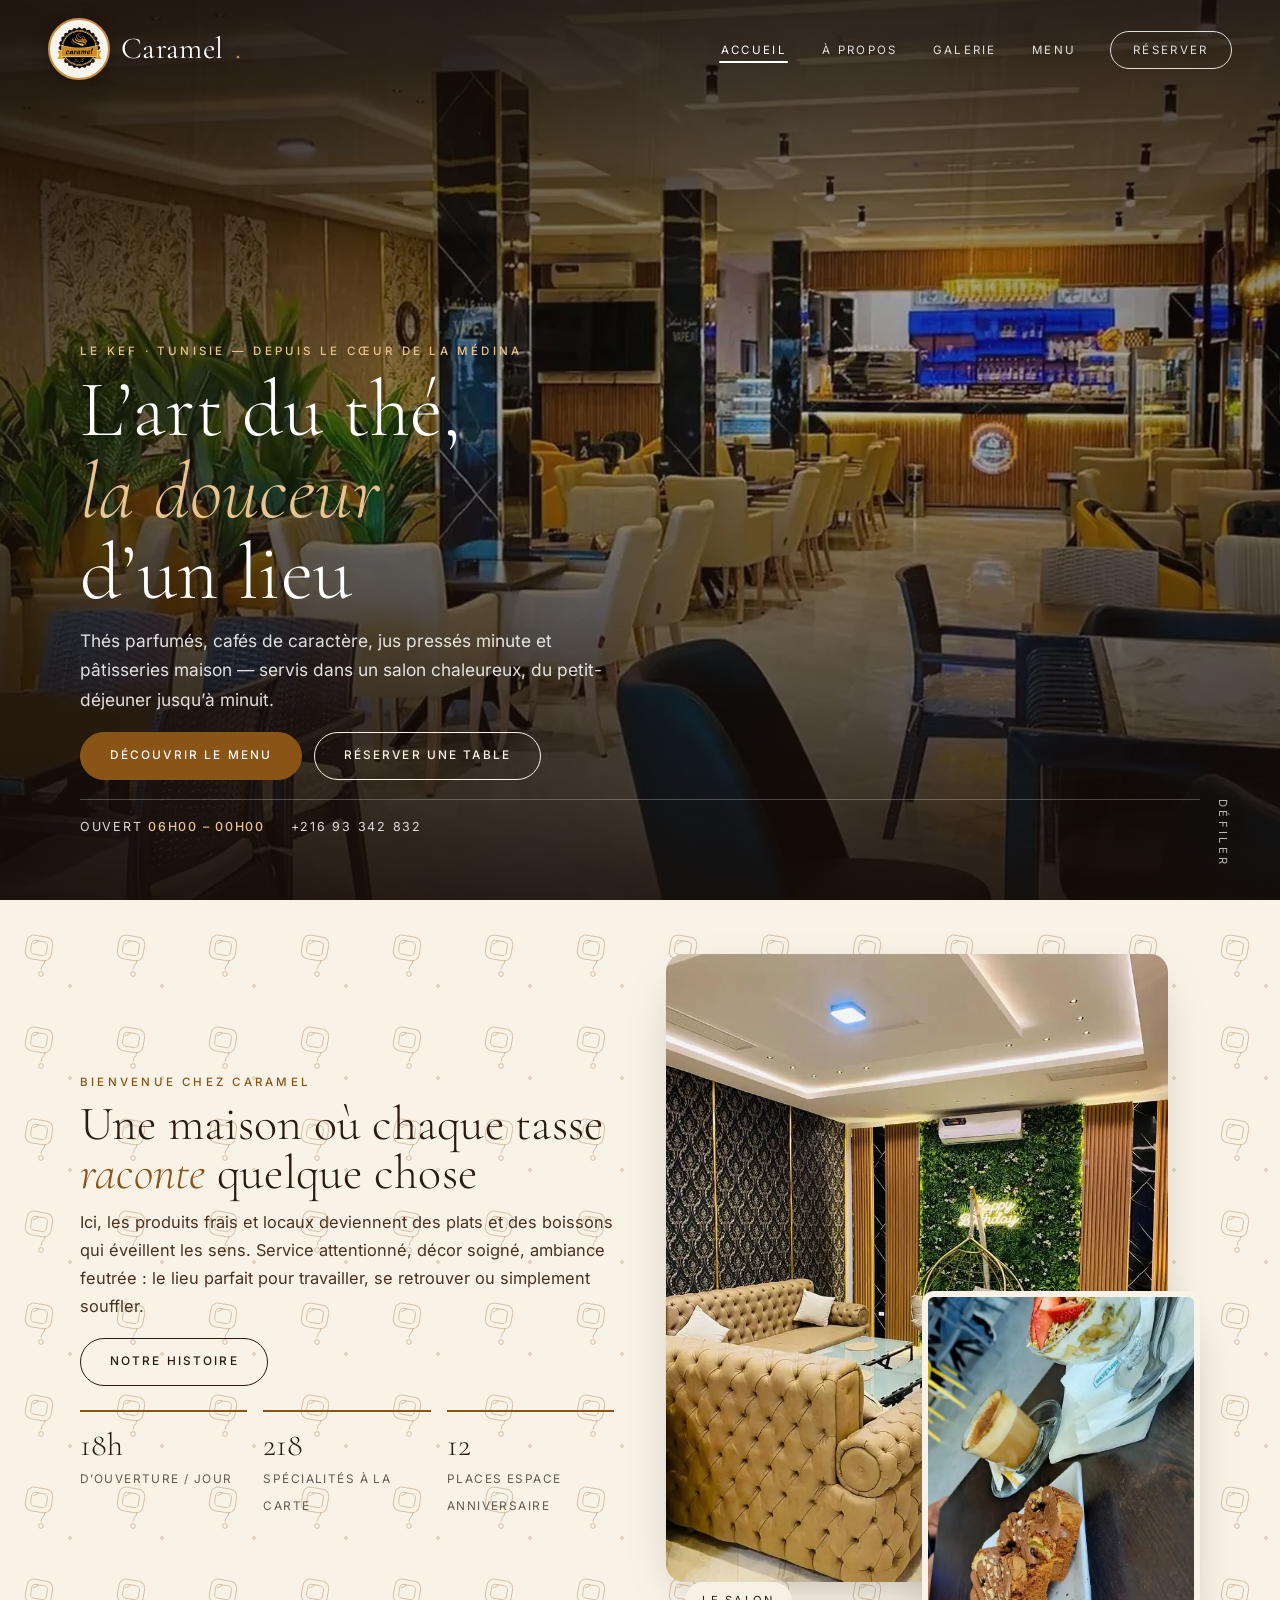
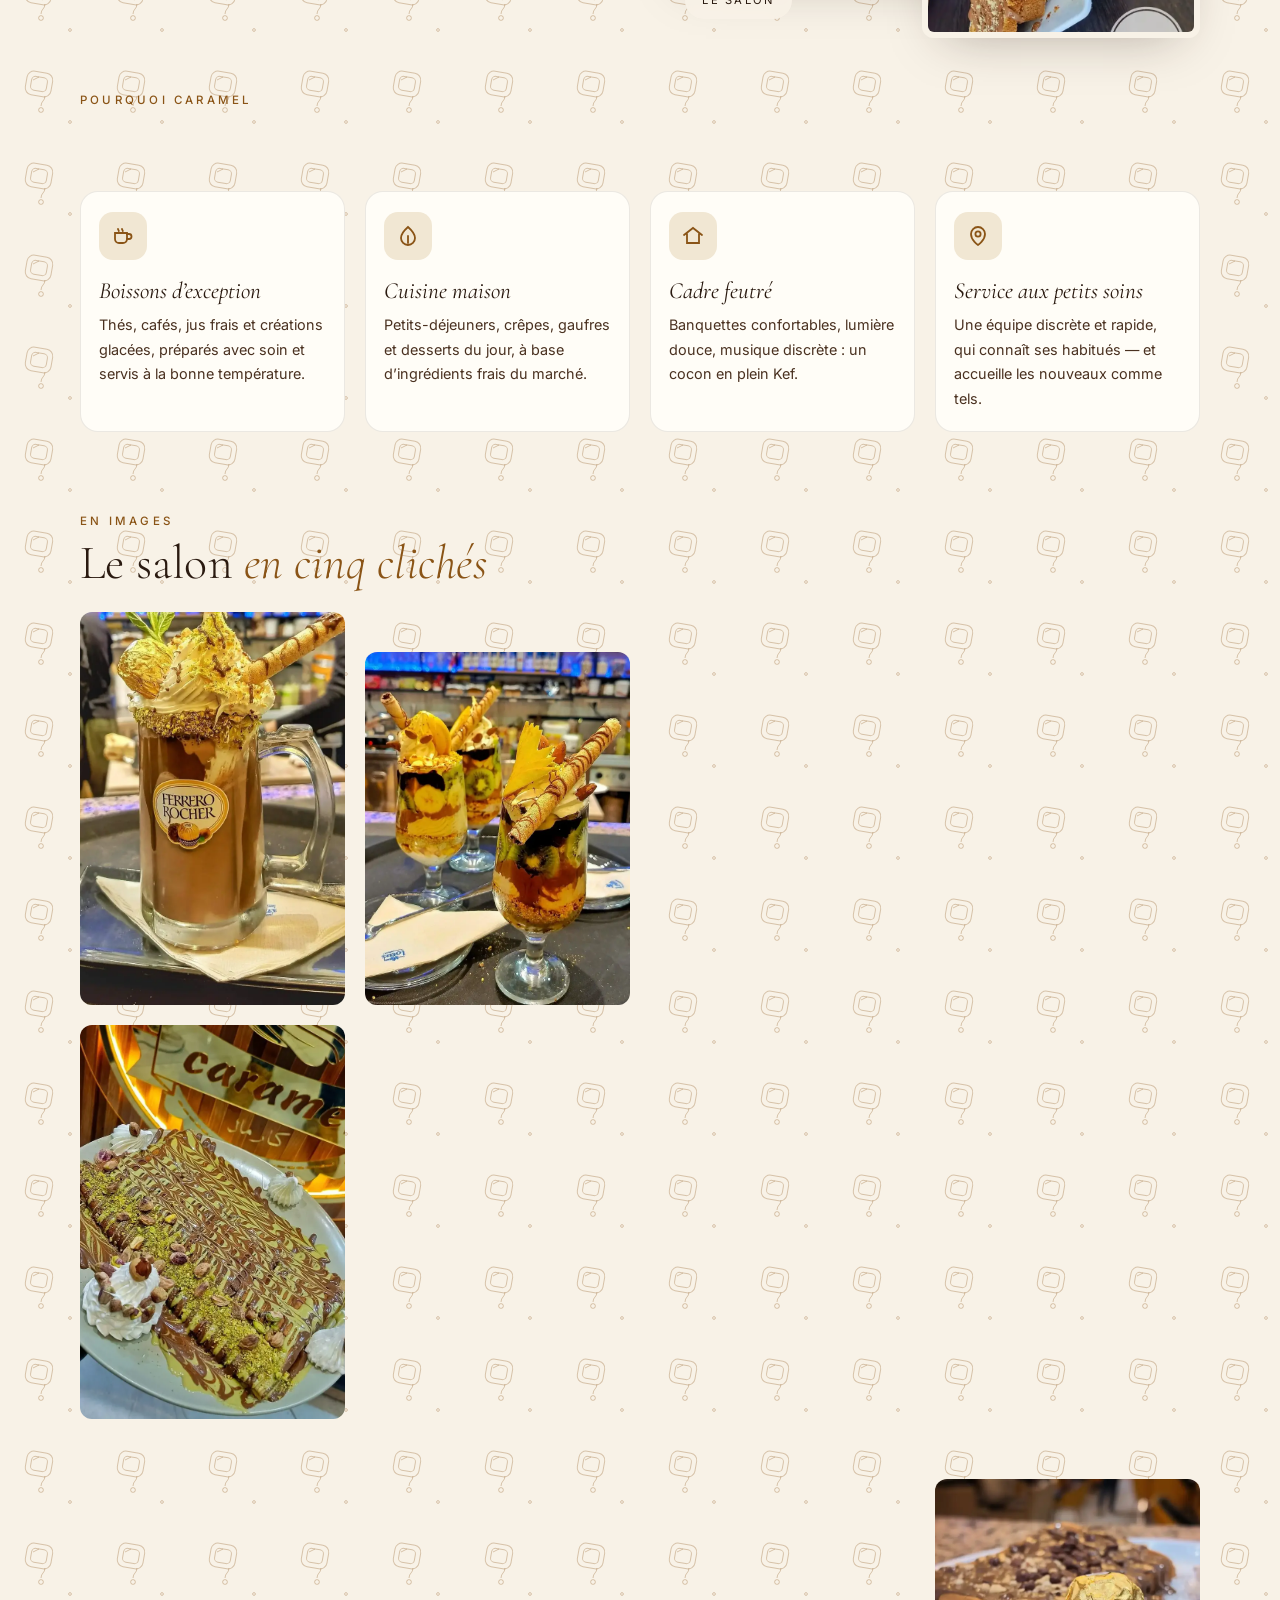
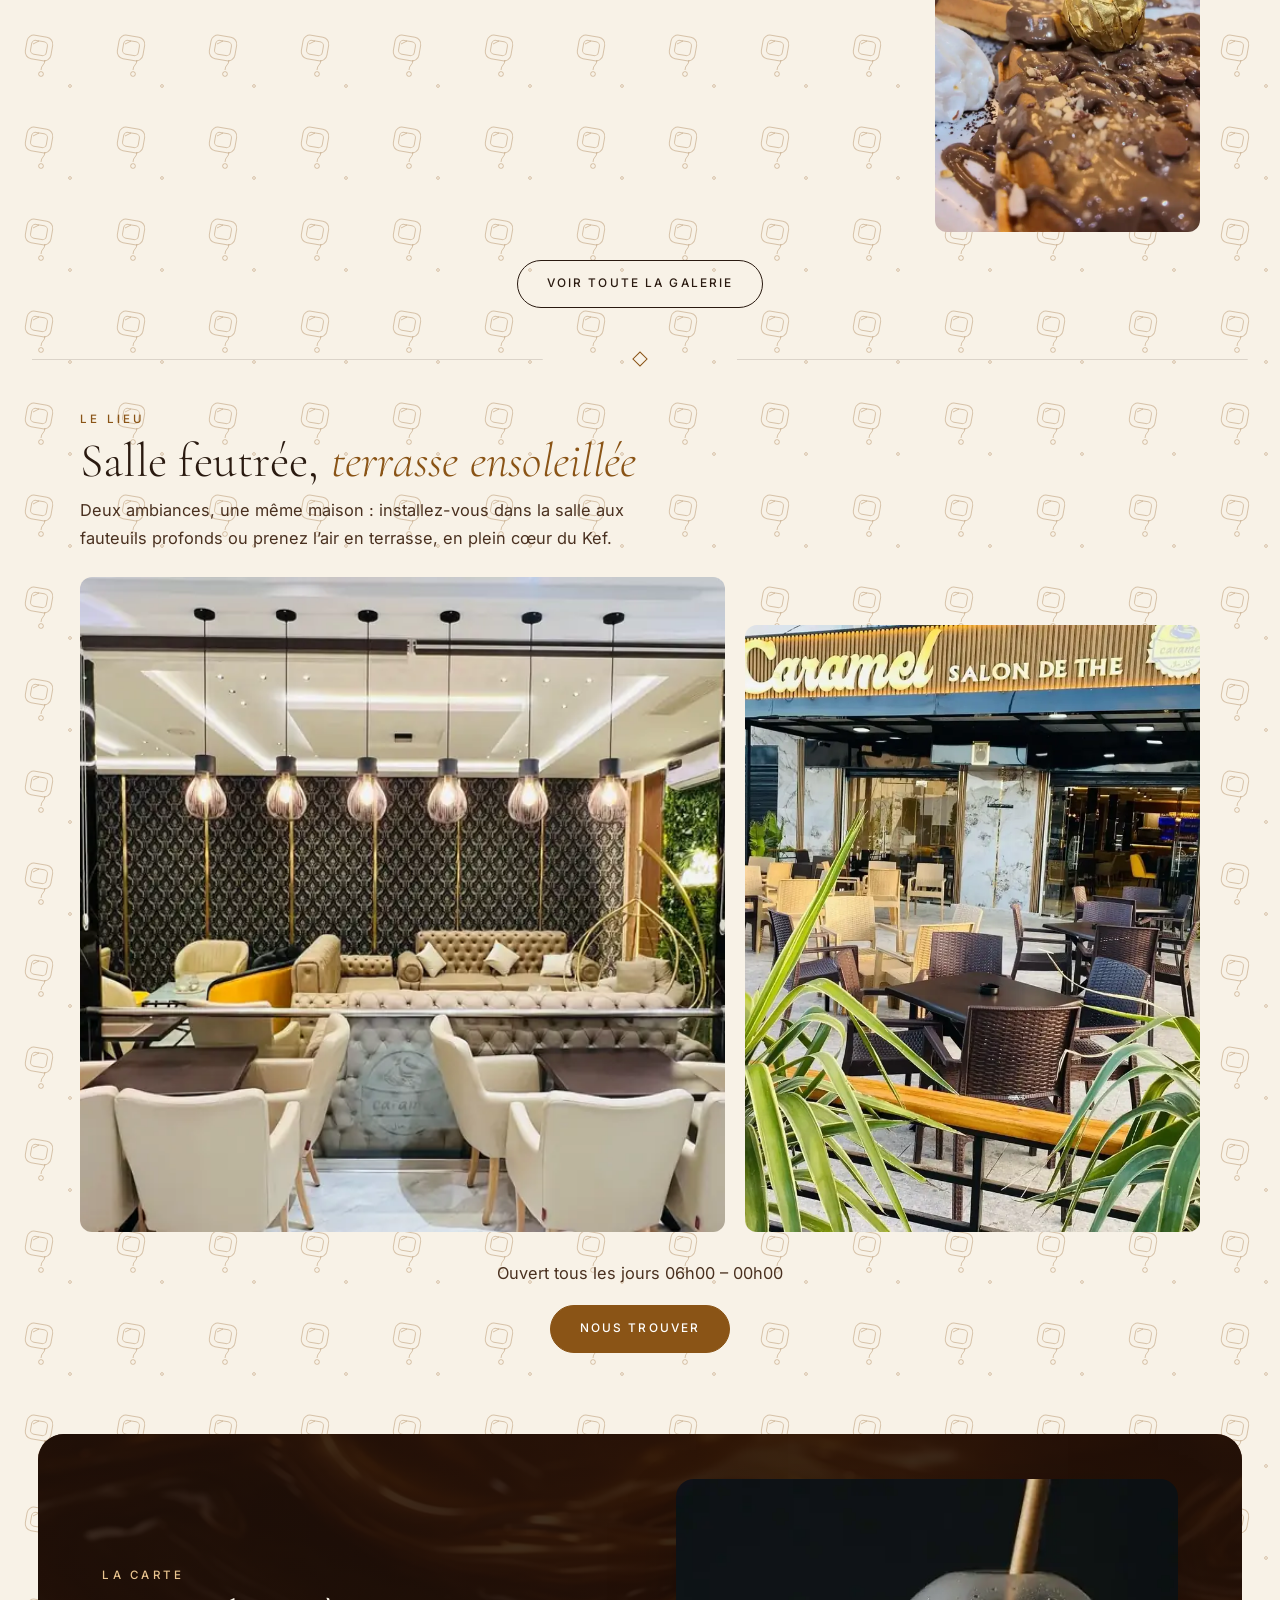
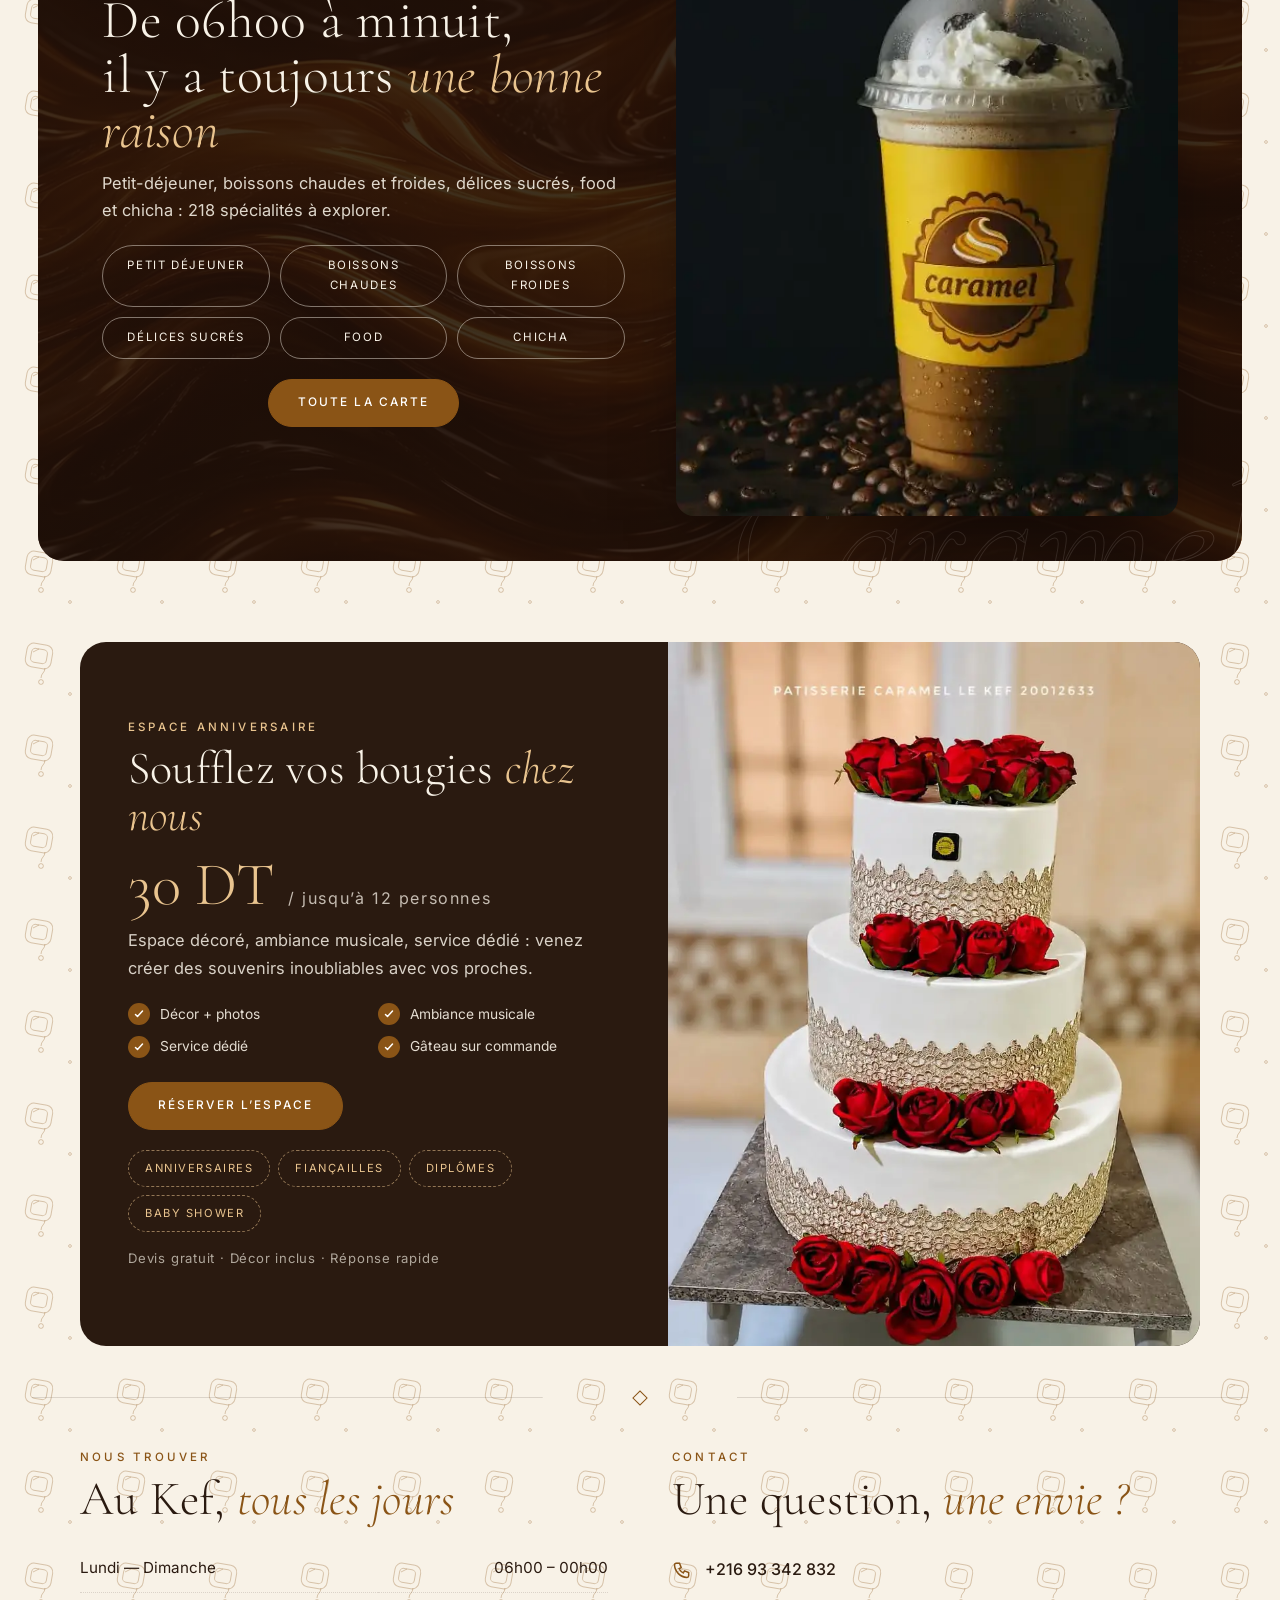
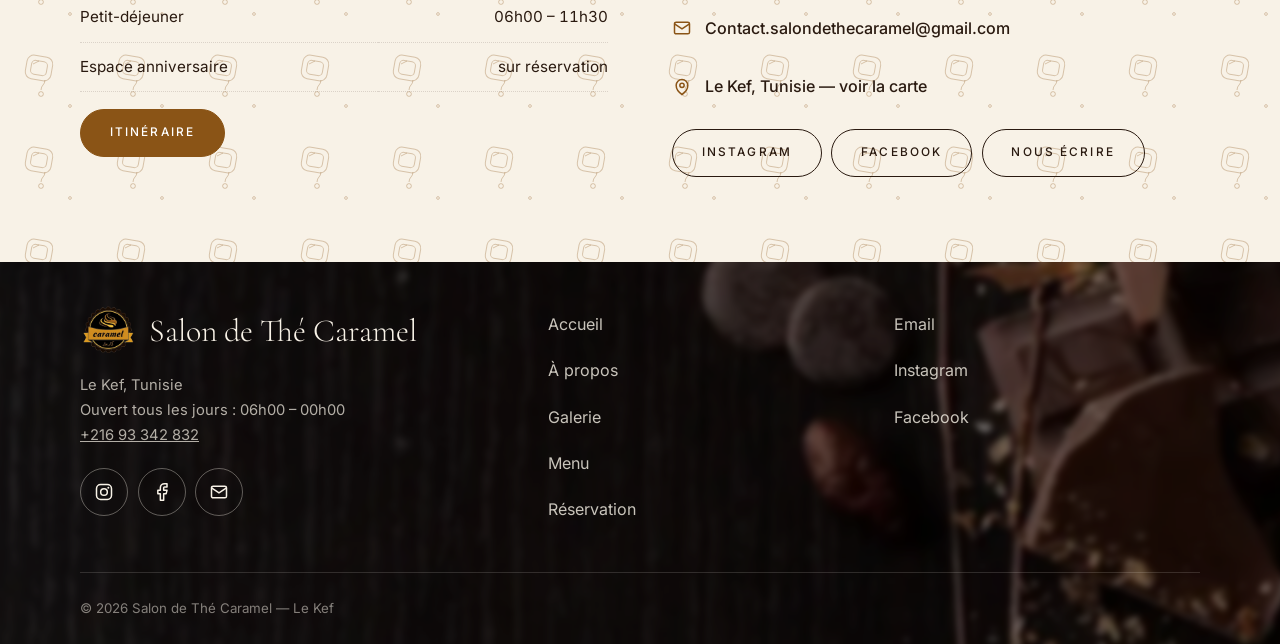
==== index.html @ f7cc621f "High-contrast gold favicon set: SVG + PNG/ICO + manifest" ====
<!doctype html>
<html lang="fr">
<head>
  <meta charset="utf-8">
  <meta name="viewport" content="width=device-width,initial-scale=1">
  <title>Salon de Thé Caramel — Le Kef | Thé, café & douceurs</title>
  <meta name="description" content="Salon de Thé Caramel au Kef : thés, cafés, jus frais, desserts et espace anniversaire. Ouvert tous les jours de 06h00 à 00h00.">
  <meta name="theme-color" content="#2a1a10">
  <meta property="og:type" content="website">
  <meta property="og:locale" content="fr_FR">
  <meta property="og:title" content="Salon de Thé Caramel — Le Kef | Thé, café & douceurs">
  <meta property="og:image" content="images/hero-poster.webp">
  <link rel="icon" type="image/svg+xml" href="images/favicon.svg?v=3">
  <link rel="icon" type="image/png" sizes="32x32" href="images/favicon-32.png?v=3">
  <link rel="icon" type="image/png" sizes="16x16" href="images/favicon-16.png?v=3">
  <link rel="shortcut icon" href="images/favicon.ico?v=3">
  <link rel="apple-touch-icon" href="images/apple-touch-icon.png?v=3">
  <link rel="manifest" href="site.webmanifest">
  <link rel="preload" href="assets/fonts/cormorant-garamond-latin-300-normal.woff2" as="font" type="font/woff2" crossorigin>
  <link rel="preload" href="assets/fonts/inter-latin-400-normal.woff2" as="font" type="font/woff2" crossorigin>
  <link rel="preload" href="images/hero-poster.webp" as="image" type="image/webp">
  <link rel="stylesheet" href="assets/site.css?v=39">
  <script type="application/ld+json">
  {"@context":"https://schema.org","@type":"CafeOrCoffeeShop","name":"Salon de Thé Caramel","address":{"@type":"PostalAddress","addressLocality":"Le Kef","addressCountry":"TN"},"telephone":"+21693342832","openingHours":"Mo-Su 06:00-24:00","servesCuisine":["Tea","Coffee","Desserts","Juice"],"priceRange":"DT","acceptsReservations":"True"}
  </script>
</head>
<body>
  <nav class="nav" data-home aria-label="Navigation principale">
    <div class="bar">
      <a class="logo" href="index.html"><img src="images/logo.webp" width="62" height="62" alt="">Caramel<span>.</span></a>
      <ul id="menu">
        <li><a class="l on" aria-current="page" href="index.html">Accueil</a></li>
        <li><a class="l" href="prop.html">À propos</a></li>
        <li><a class="l" href="gallery.html">Galerie</a></li>
        <li><a class="l" href="m.html">Menu</a></li>
        <li><a class="l cta" href="resrv.html">Réserver</a></li>
        <li class="m-foot">
          <a class="btn solid" href="tel:+21693342832">+216 93 342 832</a>
          <p>Ouvert 06h00 – 00h00 · Le Kef</p>
          <div class="socials">
            <a class="soc" href="https://www.instagram.com/caramel.lekef/" target="_blank" rel="noopener" aria-label="Instagram"><svg viewBox="0 0 24 24" fill="none" stroke="currentColor" stroke-width="1.8"><rect x="3" y="3" width="18" height="18" rx="5"/><circle cx="12" cy="12" r="4"/><circle cx="17.2" cy="6.8" r="1.2" fill="currentColor" stroke="none"/></svg></a>
            <a class="soc" href="https://www.facebook.com/people/Caramel-Salon-De-Th%C3%A9/61559741768188/" target="_blank" rel="noopener" aria-label="Facebook"><svg viewBox="0 0 24 24" fill="none" stroke="currentColor" stroke-width="1.8" stroke-linecap="round" stroke-linejoin="round"><path d="M18 2h-3a5 5 0 0 0-5 5v3H7v4h3v8h4v-8h3l1-4h-4V7a1 1 0 0 1 1-1h3z"/></svg></a>
            <a class="soc" href="mailto:Contact.salondethecaramel@gmail.com" aria-label="Email"><svg viewBox="0 0 24 24" fill="none" stroke="currentColor" stroke-width="1.8"><rect x="3" y="5" width="18" height="14" rx="2"/><path d="m3 7 9 6 9-6"/></svg></a>
          </div>
        </li>
      </ul>
      <button class="burger" aria-expanded="false" aria-controls="menu" aria-label="Ouvrir le menu">☰</button>
    </div>
  </nav>

  <header class="hero">
    <img class="poster" src="images/hero-poster.webp" width="1920" height="1080" alt="" aria-hidden="true" fetchpriority="high">
    <video muted loop playsinline poster="images/hero-poster.webp" aria-hidden="true">
    </video>
    <div class="shade" aria-hidden="true"></div>
    <div class="wrap">
      <p class="k rv" style="color:var(--gold);--rd:.05s">Le Kef · Tunisie — depuis le cœur de la médina</p>
      <h1 class="d rv" style="--rd:.15s">L’art du thé,<br><em style="color:var(--gold)">la douceur</em> d’un lieu</h1>
      <p class="sub rv" style="--rd:.28s">Thés parfumés, cafés de caractère, jus pressés minute et pâtisseries maison — servis dans un salon chaleureux, du petit-déjeuner jusqu’à minuit.</p>
      <div class="btn-row rv" style="--rd:.4s">
        <a class="btn solid" href="m.html">Découvrir le menu</a>
        <a class="btn ghost-light" href="resrv.html">Réserver une table</a>
      </div>
      <div class="hero-meta rv" style="--rd:.5s">
        <span>Ouvert <b>06h00 – 00h00</b></span>
        <span><a href="tel:+21693342832" style="text-decoration:none">+216 93 342 832</a></span>
      </div>
    </div>
    <span class="scroll-hint" aria-hidden="true">Défiler</span>
  </header>

  <main>
    <section class="sec">
      <div class="wrap split">
        <div class="txt">
          <p class="k rv">Bienvenue chez Caramel</p>
          <h2 class="d rv">Une maison où chaque tasse <em>raconte</em> quelque chose</h2>
          <p class="lead rv">Ici, les produits frais et locaux deviennent des plats et des boissons qui éveillent les sens. Service attentionné, décor soigné, ambiance feutrée : le lieu parfait pour travailler, se retrouver ou simplement souffler.</p>
          <div class="btn-row rv"><a class="btn" href="prop.html">Notre histoire</a></div>
          <div class="stats rv">
            <div class="stat"><b>18h</b><span>d’ouverture / jour</span></div>
            <div class="stat"><b>218</b><span>spécialités à la carte</span></div>
            <div class="stat"><b>12</b><span>places espace anniversaire</span></div>
          </div>
        </div>
        <div class="frame tall duo rv">
          <img src="images/t/1.webp" width="800" height="1067" alt="Salle chaleureuse du Salon de Thé Caramel" loading="lazy" decoding="async">
          <img class="second" src="images/t/n2-sucre-258047.webp" width="689" height="1200" alt="Coupe granola-fraise et café" loading="lazy" decoding="async">
          <span class="tag">Le salon</span>
        </div>
      </div>
    </section>

    <section class="sec tight" style="padding-top:0">
      <div class="wrap">
        <p class="k rv">Pourquoi Caramel</p>
        <h2 class="d rv">Quatre bonnes raisons <em>de s’attarder</em></h2>
        <div class="cards">
          <article class="card rv">
            <div class="ic"><svg viewBox="0 0 24 24" fill="none" stroke="currentColor" stroke-width="1.8" stroke-linecap="round"><path d="M4 9h12v6a4 4 0 0 1-4 4H8a4 4 0 0 1-4-4V9Z"/><path d="M16 10h2a2.5 2.5 0 0 1 0 5h-2M7 5c0 1 .8 1 .8 2M11 5c0 1 .8 1 .8 2"/></svg></div>
            <h3>Boissons d’exception</h3>
            <p>Thés, cafés, jus frais et créations glacées, préparés avec soin et servis à la bonne température.</p>
          </article>
          <article class="card rv">
            <div class="ic"><svg viewBox="0 0 24 24" fill="none" stroke="currentColor" stroke-width="1.8" stroke-linecap="round"><path d="M12 3c-4 3.5-7 6.6-7 11a7 7 0 0 0 14 0c0-4.4-3-7.5-7-11Z"/><path d="M12 12v7"/></svg></div>
            <h3>Cuisine maison</h3>
            <p>Petits-déjeuners, crêpes, gaufres et desserts du jour, à base d’ingrédients frais du marché.</p>
          </article>
          <article class="card rv">
            <div class="ic"><svg viewBox="0 0 24 24" fill="none" stroke="currentColor" stroke-width="1.8" stroke-linecap="round"><path d="M3 11 12 4l9 7M6 10v9h12v-9"/></svg></div>
            <h3>Cadre feutré</h3>
            <p>Banquettes confortables, lumière douce, musique discrète : un cocon en plein Kef.</p>
          </article>
          <article class="card rv">
            <div class="ic"><svg viewBox="0 0 24 24" fill="none" stroke="currentColor" stroke-width="1.8" stroke-linecap="round" stroke-linejoin="round"><path d="M12 21s-7-4.6-7-11a7 7 0 0 1 14 0c0 6.4-7 11-7 11Z"/><circle cx="12" cy="10" r="2.6"/></svg></div>
            <h3>Service aux petits soins</h3>
            <p>Une équipe discrète et rapide, qui connaît ses habitués — et accueille les nouveaux comme tels.</p>
          </article>
        </div>
      </div>
    </section>

    <section class="sec tight">
      <div class="wrap">
        <p class="k rv">En images</p>
        <h2 class="d rv">Le salon <em>en cinq clichés</em></h2>
        <div class="mosaic">
          <a class="rv" style="grid-column:span 3" href="gallery.html"><img src="images/t/fero.webp" width="800" height="1067" alt="Boisson signature Caramel" loading="lazy" decoding="async"></a>
          <a class="rv" style="grid-column:span 3;margin-top:2.5rem" href="gallery.html"><img src="images/t/3000.webp" width="800" height="1067" alt="Création glacée" loading="lazy" decoding="async"></a>
          <a class="rv" style="grid-column:span 3" href="gallery.html"><img src="images/t/jus.webp" width="800" height="1067" alt="Jus de fruits frais" loading="lazy" decoding="async"></a>
          <a class="rv" style="grid-column:span 3;margin-top:2.5rem" href="gallery.html"><img src="images/t/caramel-cake-slice-fraise.webp" width="800" height="1068" alt="Part de gâteau à la fraise" loading="lazy" decoding="async"></a>
          <a class="rv" style="grid-column:span 3" href="gallery.html"><img src="images/t/cr.webp" width="800" height="1067" alt="Dessert maison" loading="lazy" decoding="async"></a>
          <a class="rv" style="grid-column:span 3;margin-top:2.5rem" href="gallery.html"><img src="images/t/caramel-cake-slice-caramel.webp" width="800" height="1066" alt="Part de gâteau au caramel" loading="lazy" decoding="async"></a>
          <a class="rv" style="grid-column:span 3" href="gallery.html"><img src="images/t/fra.webp" width="800" height="1067" alt="Pâtisserie à la fraise" loading="lazy" decoding="async"></a>
          <a class="rv" style="grid-column:span 3;margin-top:2.5rem" href="gallery.html"><img src="images/t/caramel-cake-slice-pistache-vert.webp" width="800" height="1066" alt="Part de gâteau à la pistache" loading="lazy" decoding="async"></a>
          <a class="rv" style="grid-column:span 3" href="gallery.html"><img src="images/t/n3-6291-n.webp" width="800" height="998" alt="Jus frais à emporter" loading="lazy" decoding="async"></a>
          <a class="rv" style="grid-column:span 3;margin-top:2.5rem" href="gallery.html"><img src="images/t/n3-4646-n.webp" width="723" height="1200" alt="Freakshake à emporter" loading="lazy" decoding="async"></a>
          <a class="rv" style="grid-column:span 3" href="gallery.html"><img src="images/t/n3-7426-n.webp" width="800" height="1183" alt="L'équipe et ses jus frais" loading="lazy" decoding="async"></a>
          <a class="rv" style="grid-column:span 3;margin-top:2.5rem" href="gallery.html"><img src="images/t/n3-1480-n.webp" width="759" height="1200" alt="Gaufre au chocolat" loading="lazy" decoding="async"></a>
        </div>
        <div class="center rv"><a class="btn" href="gallery.html">Voir toute la galerie</a></div>
      </div>
    </section>

    <div class="flourish" aria-hidden="true"></div>
    <section class="sec tight">
      <div class="wrap">
        <p class="k rv">Le lieu</p>
        <h2 class="d rv">Salle feutrée, <em>terrasse ensoleillée</em></h2>
        <p class="lead rv">Deux ambiances, une même maison : installez-vous dans la salle aux fauteuils profonds ou prenez l’air en terrasse, en plein cœur du Kef.</p>
        <div class="mosaic">
          <a class="rv" style="grid-column:span 7" href="prop.html"><img src="images/t/b.webp" width="800" height="600" alt="La grande salle du salon Caramel" loading="lazy" decoding="async" style="aspect-ratio:4/3"></a>
          <a class="rv" style="grid-column:span 5;margin-top:3rem" href="prop.html"><img src="images/t/esp.webp" width="800" height="972" alt="La terrasse Caramel, devanture au Kef" loading="lazy" decoding="async"></a>
        </div>
        <div class="center rv">
          <p class="lead" style="margin-inline:auto">Ouvert tous les jours 06h00 – 00h00</p>
          <a class="btn solid" href="https://www.google.com/maps/place/Salon+de+th%C3%A9+caramel/@36.1569448,8.7005094,17z" target="_blank" rel="noopener">Nous trouver</a>
        </div>
      </div>
    </section>

    <section class="sec tight">
      <div class="band on-dark" style="background-image:url(images/parallax-caramel.webp)">
        <div class="shade" aria-hidden="true"></div>
        <div class="inner band-grid">
          <div>
            <p class="k rv" style="color:var(--gold)">La carte</p>
            <h2 class="d rv">De 06h00 à minuit,<br>il y a toujours <em style="color:var(--gold)">une bonne raison</em></h2>
            <p class="lead rv">Petit-déjeuner, boissons chaudes et froides, délices sucrés, food et chicha : 218 spécialités à explorer.</p>
            <div class="chips rv">
              <a href="m.html#pdej">Petit déjeuner</a><a href="m.html#chaud">Boissons chaudes</a><a href="m.html#froid">Boissons froides</a><a href="m.html#delice">Délices sucrés</a><a href="m.html#food">Food</a><a href="m.html#chicha">Chicha</a>
            </div>
            <div class="btn-row rv"><a class="btn solid" href="m.html">Toute la carte</a></div>
          </div>
          <figure class="dish rv" style="margin:0">
            <img src="images/t/ice1.webp" width="480" height="609" alt="Gobelet Caramel à emporter" loading="lazy" decoding="async">
          </figure>
        </div>
      </div>
    </section>

    <section class="sec tight">
      <div class="wrap">
        <div class="cta-grid rv">
          <div class="txt">
            <p class="k" style="color:var(--gold)">Espace anniversaire</p>
            <h2 class="d">Soufflez vos bougies <em style="color:var(--gold)">chez nous</em></h2>
            <div class="price">30 DT <small>/ jusqu’à 12 personnes</small></div>
            <p class="lead">Espace décoré, ambiance musicale, service dédié : venez créer des souvenirs inoubliables avec vos proches.</p>
            <ul class="ticks rv">
              <li>Décor + photos</li>
              <li>Ambiance musicale</li>
              <li>Service dédié</li>
              <li>Gâteau sur commande</li>
            </ul>
            <div class="btn-row"><a class="btn solid" href="resrv.html">Réserver l’espace</a></div>
            <div class="occs rv"><span>Anniversaires</span><span>Fiançailles</span><span>Diplômes</span><span>Baby&nbsp;shower</span></div>
            <p class="mini rv">Devis gratuit · Décor inclus · Réponse rapide</p>
          </div>
          <div class="pic"><img src="images/t/n2-gateau-mounesbet-046651.webp" width="800" height="1060" alt="Pièce montée de fête, pâtisserie Caramel" loading="lazy" decoding="async"></div>
        </div>
      </div>
    </section>

    <div class="flourish" aria-hidden="true"></div>
    <section class="sec tight">
      <div class="wrap visit">
        <div>
          <p class="k rv">Nous trouver</p>
          <h2 class="d rv">Au Kef, <em>tous les jours</em></h2>
          <table class="hours rv">
            <tr><td>Lundi — Dimanche</td><td>06h00 – 00h00</td></tr>
            <tr><td>Petit-déjeuner</td><td>06h00 – 11h30</td></tr>
            <tr><td>Espace anniversaire</td><td>sur réservation</td></tr>
          </table>
          <div class="btn-row rv"><a class="btn solid" href="https://www.google.com/maps/place/Salon+de+th%C3%A9+caramel/@36.1569448,8.7005094,17z" target="_blank" rel="noopener">Itinéraire</a></div>
        </div>
        <div>
          <p class="k rv">Contact</p>
          <h2 class="d rv">Une question, <em>une envie ?</em></h2>
          <div class="contact-list rv">
            <a href="tel:+21693342832"><svg viewBox="0 0 24 24" fill="none" stroke="currentColor" stroke-width="1.8" stroke-linecap="round"><path d="M5 4h4l2 5-2.5 1.5a12 12 0 0 0 5 5L15 13l5 2v4a2 2 0 0 1-2 2A16 16 0 0 1 3 6a2 2 0 0 1 2-2Z"/></svg>+216 93 342 832</a>
            <a href="mailto:Contact.salondethecaramel@gmail.com"><svg viewBox="0 0 24 24" fill="none" stroke="currentColor" stroke-width="1.8"><rect x="3" y="5" width="18" height="14" rx="2"/><path d="m3 7 9 6 9-6"/></svg>Contact.salondethecaramel@gmail.com</a>
            <a href="https://www.google.com/maps/place/Salon+de+th%C3%A9+caramel/@36.1569448,8.7005094,17z" target="_blank" rel="noopener"><svg viewBox="0 0 24 24" fill="none" stroke="currentColor" stroke-width="1.8"><path d="M12 21s-7-4.6-7-11a7 7 0 0 1 14 0c0 6.4-7 11-7 11Z"/><circle cx="12" cy="10" r="2.6"/></svg>Le Kef, Tunisie — voir la carte</a>
          </div>
          <div class="socials rv">
            <a class="btn" href="https://www.instagram.com/caramel.lekef/" target="_blank" rel="noopener">Instagram</a>
            <a class="btn" href="https://www.facebook.com/people/Caramel-Salon-De-Th%C3%A9/61559741768188/" target="_blank" rel="noopener">Facebook</a>
            <a class="btn" href="prop.html#formulaire">Nous écrire</a>
          </div>
        </div>
      </div>
    </section>
  </main>

  <footer class="foot">
    <div class="wrap">
      <div class="grid">
        <div>
          <div class="brand"><img src="images/logo.webp" width="62" height="62" alt="Logo Salon de Thé Caramel">Salon de Thé Caramel</div>
          <p>Le Kef, Tunisie<br>Ouvert tous les jours : 06h00 – 00h00<br><a href="tel:+21693342832">+216 93 342 832</a></p>
          <div class="socials">
            <a class="soc" href="https://www.instagram.com/caramel.lekef/" target="_blank" rel="noopener" aria-label="Caramel sur Instagram"><svg viewBox="0 0 24 24" fill="none" stroke="currentColor" stroke-width="1.8"><rect x="3" y="3" width="18" height="18" rx="5"/><circle cx="12" cy="12" r="4"/><circle cx="17.2" cy="6.8" r="1.2" fill="currentColor" stroke="none"/></svg></a>
            <a class="soc" href="https://www.facebook.com/people/Caramel-Salon-De-Th%C3%A9/61559741768188/" target="_blank" rel="noopener" aria-label="Caramel sur Facebook"><svg viewBox="0 0 24 24" fill="none" stroke="currentColor" stroke-width="1.8" stroke-linecap="round" stroke-linejoin="round"><path d="M18 2h-3a5 5 0 0 0-5 5v3H7v4h3v8h4v-8h3l1-4h-4V7a1 1 0 0 1 1-1h3z"/></svg></a>
            <a class="soc" href="mailto:Contact.salondethecaramel@gmail.com" aria-label="Écrire à Caramel"><svg viewBox="0 0 24 24" fill="none" stroke="currentColor" stroke-width="1.8"><rect x="3" y="5" width="18" height="14" rx="2"/><path d="m3 7 9 6 9-6"/></svg></a>
          </div>
        </div>
        <nav aria-label="Pages">
          <a href="index.html">Accueil</a><a href="prop.html">À propos</a><a href="gallery.html">Galerie</a><a href="m.html">Menu</a><a href="resrv.html">Réservation</a>
        </nav>
        <nav aria-label="Contact">
          <a href="mailto:Contact.salondethecaramel@gmail.com">Email</a>
          <a href="https://www.instagram.com/caramel.lekef/" target="_blank" rel="noopener">Instagram</a>
          <a href="https://www.facebook.com/people/Caramel-Salon-De-Th%C3%A9/61559741768188/" target="_blank" rel="noopener">Facebook</a>
        </nav>
      </div>
      <small>© <span data-year>2026</span> Salon de Thé Caramel — Le Kef</small>
    </div>
  </footer>
  <script src="assets/site.js?v=26"></script>
</body>
</html>
---- assets/site.css ----
/* Caramel — Salon de Thé · design system v2 (from scratch) */
@font-face{font-family:'Cormorant Garamond';font-style:normal;font-weight:300;font-display:swap;src:url(fonts/cormorant-garamond-latin-300-normal.woff2) format('woff2')}
@font-face{font-family:'Cormorant Garamond';font-style:normal;font-weight:400;font-display:swap;src:url(fonts/cormorant-garamond-latin-400-normal.woff2) format('woff2')}
@font-face{font-family:'Cormorant Garamond';font-style:italic;font-weight:300;font-display:swap;src:url(fonts/cormorant-garamond-latin-300-italic.woff2) format('woff2')}
@font-face{font-family:'Cormorant Garamond';font-style:italic;font-weight:400;font-display:swap;src:url(fonts/cormorant-garamond-latin-400-italic.woff2) format('woff2')}
@font-face{font-family:'Inter';font-style:normal;font-weight:400;font-display:swap;src:url(fonts/inter-latin-400-normal.woff2) format('woff2')}
@font-face{font-family:'Inter';font-style:normal;font-weight:500;font-display:swap;src:url(fonts/inter-latin-500-normal.woff2) format('woff2')}

:root{
  --cream:#f8f2e7; --cream-2:#f1e7d3; --sand:#e9d9bc;
  --choc:#2a1a10; --choc-2:#4a3120;
  --car:#8a5416; --car-bright:#c98d3e; --gold:#e9c48f;
  --line:rgba(42,26,16,.14); --line-soft:rgba(42,26,16,.09);
  --card:#fffdf7;
  --serif:'Cormorant Garamond',Georgia,'Times New Roman',serif;
  --sans:Inter,system-ui,-apple-system,'Segoe UI',sans-serif;
  --r:18px; --r-s:12px;
  --sh:0 18px 50px -22px rgba(42,26,16,.35);
  --nav-h:72px;
  --z-nav:50; --z-menu:60; --z-lb:80;
}
*{box-sizing:border-box}
html{scroll-behavior:smooth}
body{margin:0;background-color:var(--cream);background-image:url("data:image/svg+xml,%3Csvg xmlns='http://www.w3.org/2000/svg' width='92' height='92'%3E%3Cg fill='none' stroke='%238a5416' stroke-opacity='.3'%3E%3Crect x='26' y='16' width='26' height='24' rx='7' transform='rotate(10 39 28)'/%3E%3Crect x='31' y='21' width='16' height='14' rx='4' transform='rotate(10 39 28)'/%3E%3Cpath d='M33 24l6-3'/%3E%3Cpath d='M45 40c0 5-4 5-4 10'/%3E%3Ccircle cx='41' cy='54' r='2.4'/%3E%3Ccircle cx='70' cy='66' r='1.4'/%3E%3C/g%3E%3C/svg%3E");color:var(--choc);font:400 1rem/1.7 var(--sans);-webkit-font-smoothing:antialiased}
/* ornamental divider */
.flourish{position:relative;height:22px;width:min(76rem,calc(100% - 2.5rem));margin:0 auto;background:linear-gradient(var(--line),var(--line)) left center/42% 1px no-repeat,linear-gradient(var(--line),var(--line)) right center/42% 1px no-repeat}
.flourish::before{content:"";position:absolute;left:50%;top:50%;width:9px;height:9px;transform:translate(-50%,-50%) rotate(45deg);border:1.5px solid var(--car);background:var(--cream)}
/* giant watermark word on dark bands */
.band::after{content:"Caramel";position:absolute;right:-1rem;bottom:-4.5rem;z-index:1;font:300 11rem/1 var(--serif);font-style:italic;color:transparent;-webkit-text-stroke:1px rgba(248,242,231,.13);pointer-events:none;user-select:none}
@media(max-width:760px){.band::after{font-size:6rem;bottom:-2.5rem}}
img{max-width:100%;height:auto;display:block}
a{color:inherit}
::selection{background:var(--car);color:#fff}
:focus-visible{outline:3px solid var(--car-bright);outline-offset:3px;border-radius:4px}
.wrap{max-width:76rem;margin-inline:auto;padding-inline:clamp(1.25rem,4vw,3rem)}
.sec{padding-block:clamp(3rem,6vh,4.5rem)}
.sec.tight{padding-block:clamp(2.25rem,4.5vh,3.25rem)}

/* type */
.k{font:500 .72rem/1.4 var(--sans);letter-spacing:.28em;text-transform:uppercase;color:var(--car);margin:0 0 .6rem}
.d{font-family:var(--serif);font-weight:300;line-height:1.02;margin:0 0 .75rem;letter-spacing:.005em}
h1.d{font-size:clamp(2.6rem,7vw,5rem)}
h2.d{font-size:clamp(1.9rem,3.8vw,3rem)}
.d em{font-style:italic;color:var(--car)}
.lead{font-size:1.02rem;max-width:36rem;color:var(--choc-2);margin:0 0 1.1rem}
.on-dark .lead{color:rgba(248,242,231,.82)}

/* buttons */
.btn{display:inline-flex;align-items:center;gap:.6rem;min-height:48px;padding:.85rem 1.8rem;border:1px solid currentColor;border-radius:999px;font:500 .74rem/1 var(--sans);letter-spacing:.18em;text-transform:uppercase;text-decoration:none;cursor:pointer;background:transparent;transition:background .22s,color .22s,border-color .22s,transform .18s,box-shadow .25s}
.btn:hover{background:var(--choc);border-color:var(--choc);color:var(--cream);transform:translateY(-2px);box-shadow:0 12px 26px -14px rgba(42,26,16,.6)}
.btn:active{transform:translateY(0) scale(.97)}
.btn.solid{position:relative;overflow:hidden;background:var(--car);border-color:var(--car);color:#fff}
.btn.solid::after{content:"";position:absolute;top:0;bottom:0;left:-70%;width:45%;background:linear-gradient(105deg,transparent,rgba(255,255,255,.35),transparent);transform:skewX(-18deg);transition:left .55s ease}
.btn.solid:hover::after{left:130%}
.btn.solid:hover{background:var(--choc);border-color:var(--choc)}
.btn.ghost-light{color:var(--cream)}
.btn.ghost-light:hover{background:var(--cream);color:var(--choc);border-color:var(--cream)}
.btn svg{width:16px;height:16px;flex:none}
.btn-row{display:flex;flex-wrap:wrap;gap:.75rem;margin-top:1.1rem}

/* nav */
.nav{position:fixed;inset:0 0 auto;z-index:var(--z-nav);transition:background .3s,box-shadow .3s,color .3s;color:#fff}
.nav .bar{max-width:82rem;margin:0 auto;display:flex;align-items:center;justify-content:space-between;gap:1rem;padding:1.1rem clamp(1.25rem,4vw,3rem)}
.nav.scrolled{background:rgba(248,242,231,.94);backdrop-filter:blur(12px);color:var(--choc);box-shadow:0 1px 0 var(--line)}
.nav:not(.scrolled) .bar{text-shadow:0 1px 14px rgba(20,10,5,.65)}
.nav:not(.scrolled) .burger{background:rgba(20,10,5,.5);backdrop-filter:blur(6px);border-color:transparent}
.nav:not(.scrolled) .logo{text-shadow:0 1px 14px rgba(20,10,5,.8)}
.logo{display:inline-flex;align-items:center;gap:.7rem;font:400 1.9rem var(--serif);text-decoration:none;letter-spacing:.01em}
.logo img{width:62px;height:62px;object-fit:contain;background:rgba(255,253,247,.96);border-radius:50%;padding:4px;border:2px solid var(--car-bright);box-shadow:0 2px 16px rgba(20,10,5,.45)}
.logo span{color:var(--car-bright)}
.nav.scrolled .logo span{color:var(--car)}
.nav ul{display:flex;align-items:center;gap:2rem;list-style:none;margin:0;padding:0}
.nav .l{position:relative;font-size:.72rem;letter-spacing:.2em;text-transform:uppercase;text-decoration:none;padding:.7rem .1rem;opacity:.85;transition:opacity .2s}
.nav .l:hover{opacity:1}
.nav .l.on{opacity:1}
.nav .l::after{content:"";position:absolute;left:0;right:100%;bottom:.35rem;height:2px;background:currentColor;border-radius:2px;transition:right .28s cubic-bezier(.2,.7,.2,1)}
.nav .l:hover::after,.nav .l.on::after{right:0}
.nav .cta{border:1px solid currentColor;border-radius:999px;padding:.7rem 1.4rem !important}
.m-foot{display:none}
.nav .cta::after{display:none}
.nav .cta:hover{background:var(--car);border-color:var(--car);color:#fff !important;opacity:1}
.burger{display:none;background:none;border:1px solid currentColor;border-radius:12px;color:inherit;width:48px;height:48px;font-size:1.4rem;cursor:pointer}

/* hero */
.hero{position:relative;min-height:100svh;display:flex;align-items:flex-end;color:#fff;overflow:hidden;background:var(--choc)}
.hero video,.hero .poster{position:absolute;inset:0;width:100%;height:100%;object-fit:cover}
.hero .poster{display:none}
@media(max-width:760px){.hero video{display:none}.hero .poster{display:block}}
.hero .shade{position:absolute;inset:0;background:linear-gradient(to bottom,rgba(22,12,6,.62),transparent 30%),linear-gradient(to top,rgba(22,12,6,.88) 0%,rgba(22,12,6,.25) 55%,rgba(22,12,6,.45) 100%),linear-gradient(100deg,rgba(22,12,6,.55),transparent 60%)}
.hero .wrap{position:relative;z-index:2;padding-bottom:clamp(2rem,7vh,4.5rem);width:100%}
.hero h1{max-width:12ch}
.hero .sub{max-width:34rem;font-size:1.08rem;color:rgba(255,255,255,.86);margin:0 0 .5rem}
.hero-meta{display:flex;flex-wrap:wrap;gap:.6rem 1.6rem;margin-top:1.2rem;padding-top:1rem;border-top:1px solid rgba(255,255,255,.25);font-size:.78rem;letter-spacing:.14em;text-transform:uppercase;color:rgba(255,255,255,.85)}
.hero-meta b{color:var(--gold);font-weight:500}
.scroll-hint{position:absolute;right:clamp(1.25rem,4vw,3rem);bottom:2rem;z-index:2;font-size:.7rem;letter-spacing:.3em;text-transform:uppercase;color:rgba(255,255,255,.7);writing-mode:vertical-rl}

/* editorial split */
.split{display:grid;grid-template-columns:1fr 1fr;gap:clamp(1.5rem,4vw,3.5rem);align-items:center}
.split.flip>.txt{order:2}
.frame{position:relative}
.frame img{border-radius:var(--r);box-shadow:var(--sh)}
.frame .tag{position:absolute;left:1.2rem;bottom:1.2rem;background:rgba(248,242,231,.94);backdrop-filter:blur(6px);border-radius:999px;padding:.55rem 1.1rem;font-size:.7rem;letter-spacing:.2em;text-transform:uppercase;color:var(--choc)}
.frame.tall img{aspect-ratio:4/5;object-fit:cover;width:100%}
.stats{display:grid;grid-template-columns:repeat(3,1fr);gap:1rem;margin-top:1.5rem}
.stat{border-top:2px solid var(--car);padding-top:.8rem}
.stat b{display:block;font:300 2rem var(--serif)}
.stat span{font-size:.74rem;letter-spacing:.12em;text-transform:uppercase;opacity:.7}

/* cards */
.cards{display:grid;grid-template-columns:repeat(4,1fr);gap:1.25rem;margin-top:1.5rem}
.cards.cols3{grid-template-columns:repeat(3,1fr)}
.card{background:var(--card);border:1px solid var(--line-soft);border-radius:var(--r);padding:1.25rem 1.15rem;transition:transform .25s,box-shadow .25s}
.card:hover{transform:translateY(-6px);box-shadow:var(--sh)}
.card .ic{width:48px;height:48px;border-radius:14px;background:var(--cream-2);display:grid;place-items:center;margin-bottom:1.1rem}
.card .ic svg{width:24px;height:24px;color:var(--car)}
.card h3{font:italic 400 1.45rem var(--serif);margin:0 0 .5rem}
.card p{font-size:.9rem;color:var(--choc-2);margin:0}

/* photo band */
.band{position:relative;background:var(--choc) center/cover;color:var(--cream);border-radius:calc(var(--r) + 8px);overflow:hidden;margin-inline:clamp(1rem,3vw,2.5rem)}
.band .shade{position:absolute;inset:0;background:linear-gradient(rgba(30,16,8,.86),rgba(30,16,8,.86))}
.band .chips{display:grid;grid-template-columns:repeat(3,1fr);gap:.6rem;margin-top:1rem;max-width:660px}
.band .chips a{text-align:center;justify-content:center}
@media(max-width:760px){.band .chips{grid-template-columns:repeat(2,1fr)}.band .chips a{white-space:normal}}
.band-grid{display:grid;grid-template-columns:1.02fr .98fr;gap:clamp(2rem,4vw,3.5rem);align-items:center}
.band-grid .dish{margin:0}
.band-grid .dish img{width:100%;border-radius:var(--r);box-shadow:0 24px 60px -20px rgba(0,0,0,.55)}
.band .inner{position:relative;z-index:2;padding:clamp(2.5rem,5vh,3.5rem) clamp(1.5rem,5vw,4.5rem);max-width:76rem;margin:0 auto}
.band .d{font-size:clamp(2rem,4.2vw,3.4rem)}
.band .lead{margin-bottom:1.25rem;color:rgba(248,242,231,.88)}
.band .btn-row{margin-top:1.25rem;justify-content:center;max-width:660px}
.band .d em{color:var(--gold)}
.chips{display:flex;flex-wrap:wrap;gap:.6rem;margin-top:1.5rem}
.chips a{border:1px solid rgba(248,242,231,.45);color:var(--cream);border-radius:999px;padding:.65rem 1.2rem;font-size:.72rem;letter-spacing:.14em;text-transform:uppercase;text-decoration:none;transition:background .2s,color .2s,transform .2s}
.chips a:hover{background:var(--cream);color:var(--choc);transform:translateY(-2px)}

/* staggered mosaic (home) */
.mosaic{display:grid;grid-template-columns:repeat(12,1fr);gap:1.25rem;margin-top:1.5rem}
.mosaic a{border-radius:var(--r-s);overflow:hidden;position:relative}
.mosaic img{width:100%;height:100%;object-fit:cover;aspect-ratio:3/4;transition:transform .5s cubic-bezier(.2,.7,.2,1)}
.mosaic a:hover img{transform:scale(1.05)}
.center{text-align:center;margin-top:1.75rem}

/* birthday CTA */
.cta-grid{display:grid;grid-template-columns:1.05fr .95fr;background:var(--choc);color:var(--cream);border-radius:calc(var(--r) + 8px);overflow:hidden}
.cta-grid .txt{padding:clamp(2rem,4vw,3rem);display:flex;flex-direction:column;justify-content:center}
.cta-grid .d{font-size:clamp(1.9rem,3.6vw,2.9rem)}
.cta-grid .price{font-size:clamp(2.6rem,5vw,3.8rem);margin:.25rem 0 .75rem}
.cta-grid .lead{color:rgba(248,242,231,.85);margin-bottom:1.25rem}
.cta-grid .btn-row{margin-top:1.25rem}
.cta-grid .ticks{list-style:none;margin:0 0 .25rem;padding:0;display:grid;grid-template-columns:1fr 1fr;gap:.55rem}
.cta-grid .ticks li{display:flex;align-items:center;gap:.6rem;font-size:.86rem;color:rgba(248,242,231,.9)}
.cta-grid .ticks li::before{content:"";width:22px;height:22px;flex:none;border-radius:50%;background-color:var(--car);background-image:url("data:image/svg+xml,%3Csvg xmlns='http://www.w3.org/2000/svg' viewBox='0 0 24 24' fill='none' stroke='white' stroke-width='3' stroke-linecap='round' stroke-linejoin='round'%3E%3Cpath d='m5 13 4 4 10-11'/%3E%3C/svg%3E");background-size:12px;background-position:center;background-repeat:no-repeat}
.occs{display:flex;flex-wrap:wrap;gap:.5rem;margin-top:1.25rem}
.occs span{border:1px dashed rgba(233,196,143,.55);color:var(--gold);border-radius:999px;padding:.5rem 1rem;font-size:.7rem;letter-spacing:.14em;text-transform:uppercase}
.mini{margin:.9rem 0 0;font-size:.82rem;letter-spacing:.06em;color:rgba(248,242,231,.65)}
.mini a{color:var(--gold)}
.cta-grid .pic{min-height:260px}
.cta-grid .pic img{width:100%;height:100%;object-fit:cover}
.price{font:300 clamp(3.4rem,7vw,5.5rem)/1 var(--serif);color:var(--gold);margin:.5rem 0 1rem}
.price small{font:400 1rem var(--sans);letter-spacing:.1em;color:rgba(248,242,231,.75)}

/* visit */
.visit{display:grid;grid-template-columns:1fr 1fr;gap:clamp(2rem,5vw,4rem)}
.hours{width:100%;border-collapse:collapse;margin-top:1.25rem;font-size:.95rem}
.hours td{padding:.7rem 0;border-bottom:1px dotted var(--line)}
.hours td:last-child{text-align:right;font-variant-numeric:tabular-nums}
.contact-list{display:flex;flex-direction:column;gap:.9rem;margin-top:1.5rem}
.contact-list a{display:inline-flex;align-items:center;gap:.8rem;text-decoration:none;font-weight:500;min-height:44px;min-width:0;overflow-wrap:anywhere}
.contact-list a svg{width:20px;height:20px;color:var(--car);flex:none}
.on-dark .contact-list a{color:var(--cream)}
.on-dark .contact-list a svg{color:var(--gold)}
.socials{display:flex;gap:.6rem;margin-top:1.25rem;flex-wrap:wrap}

/* footer */
.foot{position:relative;background:var(--choc);color:var(--cream);margin-top:clamp(2.5rem,5vh,4rem);padding:2.5rem 0 1.5rem;overflow:hidden}
.foot::before{content:"";position:absolute;inset:0;background:url(../images/cacao-bg.webp) center 30%/cover;filter:blur(3px) brightness(.5);transform:scale(1.06)}
.foot .wrap{position:relative;z-index:1}
.foot .grid{display:grid;grid-template-columns:1.4fr 1fr 1fr;gap:2.5rem}
.foot .brand{display:flex;align-items:center;gap:.8rem;font:300 2rem var(--serif)}
.foot .brand img{width:56px;height:56px;object-fit:contain;flex:none}
.soc{display:inline-flex;align-items:center;justify-content:center;width:48px;height:48px;border:1px solid rgba(248,242,231,.35);border-radius:50%;transition:background .2s,border-color .2s,transform .2s}
.soc:hover{background:var(--car);border-color:var(--car);transform:translateY(-3px)}
.soc svg{width:20px;height:20px}
.foot p{color:rgba(248,242,231,.7);font-size:.92rem}
.foot nav{display:flex;flex-direction:column;gap:.15rem}
.foot nav a{text-decoration:none;color:rgba(248,242,231,.8);padding:.35rem 0;min-height:44px;display:inline-flex;align-items:center}
.foot nav a:hover{color:#fff}
.foot small{display:block;margin-top:2.5rem;padding-top:1.5rem;border-top:1px solid rgba(248,242,231,.15);color:rgba(248,242,231,.5)}

/* page hero (inner pages) */
.page-hero{padding:calc(var(--nav-h) + 2.5rem) 0 2rem;background:linear-gradient(var(--cream-2),var(--cream))}
.page-hero .d{margin-bottom:.75rem}

/* menu page */
.menu-tools{position:sticky;top:var(--nav-h);z-index:30;background:rgba(248,242,231,.95);backdrop-filter:blur(10px);border-block:1px solid var(--line);padding:1rem 0}
.menu-tools .row{display:flex;gap:.8rem;align-items:center;flex-wrap:wrap}
.search{flex:1;min-width:220px;display:flex;align-items:center;gap:.6rem;background:var(--card);border:1px solid var(--line);border-radius:999px;padding:.35rem .35rem .35rem 1.1rem}
.search svg{width:18px;height:18px;color:var(--car);flex:none}
.search input{border:0;background:none;flex:1;font:inherit;min-height:44px;color:var(--choc)}
.search input:focus{outline:none}
.search:focus-within{outline:3px solid var(--car-bright);outline-offset:2px}
.cats{display:flex;gap:.5rem;overflow-x:auto;padding:.4rem 0;scrollbar-width:none;touch-action:pan-x;overscroll-behavior-x:contain;-webkit-overflow-scrolling:touch}
.cats::-webkit-scrollbar{display:none}
.cats a{white-space:nowrap;border:1px solid var(--line);border-radius:999px;padding:.6rem 1.1rem;font-size:.72rem;letter-spacing:.12em;text-transform:uppercase;text-decoration:none;color:var(--choc-2);min-height:44px;display:inline-flex;align-items:center;transition:background .2s,color .2s,transform .15s}
.cats a.on,.cats a:hover{background:var(--choc);border-color:var(--choc);color:var(--cream)}
.cats a:active{transform:scale(.94)}
.count{font-size:.8rem;letter-spacing:.08em;color:var(--choc-2);transition:opacity .25s}
.mc{padding:2rem 0 .75rem;scroll-margin-top:calc(var(--nav-h) + 130px);animation:fadeup .45s cubic-bezier(.2,.7,.2,1)}
@keyframes fadeup{from{opacity:0;transform:translateY(14px)}to{opacity:1;transform:none}}
.mc>h2{font:300 clamp(2rem,4vw,3rem) var(--serif);margin:0 0 .25rem}
.mc>.sub{color:var(--choc-2);font-size:.92rem;margin:0 0 1.5rem}
.cols{columns:2 24rem;column-gap:3.5rem}
.mi{break-inside:avoid;display:flex;align-items:baseline;gap:.6rem;flex-wrap:wrap;padding:.55rem .6rem;margin:0 -.6rem;border-radius:10px;border-bottom:1px dotted transparent;transition:background .2s,transform .2s}
.mi:hover{background:var(--card);box-shadow:var(--sh);transform:translateX(4px)}
.mi b{font-weight:500}
.mi i{flex:1;border-bottom:2px dotted var(--line);min-width:1.5rem;transform:translateY(-4px)}
.mi span{white-space:nowrap;font-weight:500;color:var(--car);font-variant-numeric:tabular-nums;transition:color .2s}
.mi:hover span{color:var(--choc)}
.mi p{flex-basis:100%;margin:.1rem 0 .4rem;font-size:.85rem;color:var(--choc-2)}
/* rich descriptions: hidden until hover / tap, shown as organized card */
[data-menu].rich .mi.has-desc{cursor:pointer}
[data-menu].rich .mi.has-desc>p{display:grid;grid-template-rows:0fr;opacity:0;flex-basis:100%;margin:0;transition:grid-template-rows .38s cubic-bezier(.2,.7,.2,1),opacity .3s ease,margin .3s ease}
[data-menu].rich .mi.has-desc:hover>p,[data-menu].rich .mi.has-desc:focus-within>p,[data-menu].rich .mi.has-desc.open>p{grid-template-rows:1fr;opacity:1;margin:.55rem 0 .35rem}
[data-menu].rich .mi .org{overflow:hidden;min-height:0;background:var(--card);border:1px solid transparent;border-radius:12px;list-style:none;margin:0;padding:0;display:grid;gap:.35rem;font-size:.85rem;color:var(--choc-2);transition:padding .3s ease,border-color .3s ease,box-shadow .3s ease}
[data-menu].rich .mi.has-desc:hover .org,[data-menu].rich .mi.has-desc:focus-within .org,[data-menu].rich .mi.has-desc.open .org{padding:.9rem 1rem;border-color:var(--line-soft);box-shadow:var(--sh)}
[data-menu].rich .mi .org li{display:flex;gap:.55rem;align-items:flex-start;line-height:1.5}
[data-menu].rich .mi .org li::before{content:"";width:16px;height:16px;flex:none;margin-top:.2rem;border-radius:50%;background-color:var(--car);background-image:url("data:image/svg+xml,%3Csvg xmlns='http://www.w3.org/2000/svg' viewBox='0 0 24 24' fill='none' stroke='white' stroke-width='3.5' stroke-linecap='round' stroke-linejoin='round'%3E%3Cpath d='m5 13 4 4 10-11'/%3E%3C/svg%3E");background-size:9px;background-position:center;background-repeat:no-repeat}
[data-menu].rich .mi.has-desc::after{content:"+";margin-left:auto;font-weight:500;color:var(--car)}
[data-menu].rich .mi.has-desc:hover::after,[data-menu].rich .mi.has-desc.open::after{content:"–"}
.mi.hide{display:none}
@keyframes miIn{from{opacity:0;transform:translateY(12px)}to{opacity:1;transform:none}}
[data-menu].anim .mi:not(.hide){animation:miIn .45s cubic-bezier(.2,.7,.2,1) both;animation-delay:calc(var(--i,0) * 22ms)}
.no-result{display:none;text-align:center;padding:3rem 0;color:var(--choc-2)}
.no-result.show{display:block}
.mc-head{display:flex;align-items:center;gap:1.4rem;margin:0 0 1.5rem}
.mc-head>img{width:104px;height:104px;object-fit:cover;border-radius:22px;flex:none;box-shadow:var(--sh)}
.mc-head h2{margin:0}
.mc-head .sub{margin:.15rem 0 0}
.menu-boards{display:grid;grid-template-columns:repeat(3,1fr);gap:1.25rem;margin:2rem 0 .75rem}
.menu-boards img{border-radius:var(--r-s);box-shadow:var(--sh);transition:transform .35s cubic-bezier(.2,.7,.2,1);width:100%;height:100%;aspect-ratio:4/3;object-fit:cover}
.menu-boards img:hover{transform:scale(1.03)}

/* gallery page */
.masonry{columns:3 18rem;column-gap:1.25rem;margin-top:1.25rem}
.masonry figure{break-inside:avoid;margin:0 0 1.25rem;border-radius:var(--r-s);overflow:hidden;cursor:zoom-in;background:var(--sand);position:relative}
.masonry img{width:100%;transition:transform .5s cubic-bezier(.2,.7,.2,1),filter .4s}
.masonry figure:hover img{transform:scale(1.04)}
.masonry figcaption{position:absolute;left:.8rem;bottom:.8rem;background:rgba(22,12,6,.72);color:#fff;border-radius:999px;padding:.4rem .95rem;font-size:.68rem;letter-spacing:.18em;text-transform:uppercase;opacity:0;transition:opacity .3s}
.masonry figure:hover figcaption{opacity:1}
#lb{position:fixed;inset:0;z-index:var(--z-lb);background:rgba(18,10,6,.95);display:flex;align-items:center;justify-content:center;opacity:0;visibility:hidden;transition:opacity .35s,visibility .35s}
#lb.on{opacity:1;visibility:visible}
#lb img{max-width:92vw;max-height:82vh;object-fit:contain;border-radius:8px}
#lb button{position:absolute;background:none;border:0;color:#fff;font-size:2rem;cursor:pointer;padding:1rem;min-width:56px;min-height:56px;opacity:.8}
#lb button:hover{opacity:1}
#lb .x{top:.5rem;right:1rem}#lb .p{left:1rem;top:50%}#lb .n{right:1rem;top:50%}
#lb .c{position:absolute;bottom:1.4rem;color:rgba(255,255,255,.75);font-size:.8rem;letter-spacing:.25em}

/* about */
/* marquee: auto-scrolling photo river, pauses on hover/touch */
.marquee{overflow:hidden;position:relative;padding:.75rem clamp(1.25rem,4vw,3rem) 1.5rem}
.marquee .track{display:flex;gap:1.25rem;overflow-x:auto;scrollbar-width:none;padding-bottom:.25rem;overscroll-behavior-x:contain;-webkit-overflow-scrolling:touch}
.marquee .track::-webkit-scrollbar{display:none}
.marquee .track img{flex:0 0 calc((100% - 3 * 1.25rem) / 4);width:calc((100% - 3 * 1.25rem) / 4);height:auto;aspect-ratio:3/4;object-fit:cover}
@media(max-width:1020px){.marquee .track img{flex-basis:calc((100% - 2 * 1.25rem) / 3);width:calc((100% - 2 * 1.25rem) / 3)}}
@media(max-width:760px){.marquee .track img{flex-basis:calc((100% - 1.25rem) / 2);width:calc((100% - 1.25rem) / 2)}}
.mq-btn{position:absolute;top:42%;z-index:2;width:52px;height:52px;border-radius:50%;border:1px solid var(--line);background:rgba(255,253,247,.92);color:var(--choc);font-size:1.4rem;cursor:pointer;display:grid;place-items:center;box-shadow:var(--sh);transition:background .2s,color .2s}
.mq-btn:hover{background:var(--choc);color:var(--cream)}
.mq-prev{left:.5rem}.mq-next{right:.5rem}
.marquee img{scroll-snap-align:start;border-radius:var(--r-s);transition:transform .35s cubic-bezier(.2,.7,.2,1),box-shadow .35s;flex:none;cursor:pointer}
.marquee img:hover{transform:scale(1.04) rotate(-.5deg);box-shadow:var(--sh)}
.map-card{position:relative;margin-top:1.5rem}
.map{border:0;width:100%;height:46vh;min-height:320px;border-radius:var(--r);background:var(--sand)}
.map-pin{position:absolute;left:1.25rem;bottom:1.25rem;right:1.25rem;display:flex;flex-wrap:wrap;gap:.6rem 1.25rem;align-items:center;background:rgba(248,242,231,.95);backdrop-filter:blur(8px);border-radius:var(--r-s);padding:1rem 1.4rem;box-shadow:var(--sh);font-size:.9rem}
.map-pin b{font:italic 400 1.3rem var(--serif)}
.map-pin .btn{min-height:44px;padding:.7rem 1.3rem}
/* overlapping photo collage */
.frame.duo{padding-bottom:3.5rem;padding-right:2rem}
.frame.duo .second{position:absolute;right:0;bottom:0;width:52%;border:6px solid var(--cream);border-radius:var(--r-s);box-shadow:var(--sh)}

/* forms */
.fm{display:grid;gap:1rem;max-width:38rem;margin-top:1.5rem}
.fm .two{display:grid;grid-template-columns:1fr 1fr;gap:1rem}
.fm label{display:grid;gap:.4rem;font-size:.72rem;letter-spacing:.16em;text-transform:uppercase;color:var(--choc-2)}
.on-dark .fm label{color:rgba(248,242,231,.75)}
.fm input,.fm textarea,.fm select{width:100%;padding:.95rem 1.1rem;border:1px solid var(--line);border-radius:var(--r-s);background:var(--card);font:400 1rem var(--sans);color:var(--choc);min-height:52px}
.on-dark .fm input,.on-dark .fm textarea,.on-dark .fm select{background:rgba(248,242,231,.06);border-color:rgba(248,242,231,.3);color:var(--cream)}
.on-dark .fm input[type="date"],.on-dark .fm input[type="time"]{color-scheme:dark}
.on-dark .fm input[type="date"]::-webkit-calendar-picker-indicator,.on-dark .fm input[type="time"]::-webkit-calendar-picker-indicator{cursor:pointer;opacity:.85}
.fm input:focus,.fm textarea:focus,.fm select:focus{outline:3px solid var(--car-bright);outline-offset:2px;border-color:var(--car)}
.ok{display:none;margin-top:1rem;padding:1rem 1.25rem;border-radius:var(--r-s);background:#e7f2e4;color:#1d4d1f;font-size:.92rem}
.ok.on{display:block}
.stepper{display:flex;gap:.6rem;align-items:stretch}
.stepper input{flex:1;text-align:center;font-size:1.15rem;font-weight:500;-moz-appearance:textfield;appearance:textfield;min-width:0}
.stepper input::-webkit-outer-spin-button,.stepper input::-webkit-inner-spin-button{-webkit-appearance:none;margin:0}
.stepper button{flex:0 0 56px;min-height:52px;border-radius:var(--r-s);border:1px solid var(--line);background:var(--card);color:var(--choc);font-size:1.5rem;line-height:1;cursor:pointer;transition:background .2s,color .2s}
.stepper button:hover{background:var(--car);border-color:var(--car);color:#fff}
.on-dark .stepper button{background:rgba(248,242,231,.06);border-color:rgba(248,242,231,.3);color:var(--cream)}
.on-dark .stepper button:hover{background:var(--car);border-color:var(--car)}
.fm button[type="submit"]{width:100%;justify-content:center;padding:1.05rem 1.8rem}
.slots-wrap{border:0;padding:0;margin:0;min-width:0}
.slots-wrap legend{font-size:.72rem;letter-spacing:.16em;text-transform:uppercase;color:var(--choc-2);padding:0;margin-bottom:.4rem}
.on-dark .slots-wrap legend{color:rgba(248,242,231,.75)}
.slots{display:grid;grid-template-columns:repeat(3,1fr);gap:.6rem}
.slot{position:relative;display:block;margin:0}
.slot input{position:absolute;inset:0;opacity:0;cursor:pointer}
.slot span{display:flex;align-items:center;justify-content:center;min-height:52px;padding:.5rem;border:1px solid var(--line);border-radius:var(--r-s);background:var(--card);color:var(--choc);font:500 .95rem var(--sans);font-variant-numeric:tabular-nums;transition:background .2s,border-color .2s,color .2s,transform .15s}
.slot span:hover{border-color:var(--car)}
.slot input:checked+span{background:var(--car);border-color:var(--car);color:#fff;box-shadow:var(--sh)}
.slot input:focus-visible+span{outline:3px solid var(--car-bright);outline-offset:2px}
.slot:active span{transform:scale(.96)}
.on-dark .slot span{background:rgba(248,242,231,.06);border-color:rgba(248,242,231,.3);color:var(--cream)}
.on-dark .slot input:checked+span{background:var(--car);border-color:var(--car);color:#fff}
@media(max-width:760px){.slots{grid-template-columns:repeat(2,1fr)}}

/* reveal */
.js .rv{opacity:0;transform:translateY(26px);transition:opacity .8s,transform .8s cubic-bezier(.2,.7,.2,1);transition-delay:var(--rd,0s)}
.js .rv.in{opacity:1;transform:none}
/* gentle stagger for grouped reveals */
.cards>.card:nth-child(2),.mosaic>a:nth-child(2),.btn-row>.btn:nth-child(2){--rd:.08s}
.cards>.card:nth-child(3),.mosaic>a:nth-child(3),.btn-row>.btn:nth-child(3){--rd:.16s}
.cards>.card:nth-child(4),.mosaic>a:nth-child(4){--rd:.24s}
.mosaic>a:nth-child(n+5){--rd:.3s}
[id]{scroll-margin-top:calc(var(--nav-h) + 16px)}

/* responsive */
@media(max-width:1020px){
  .nav ul{gap:1.1rem}
  .logo{font-size:1.45rem}
  .cards{grid-template-columns:1fr 1fr}
  .mosaic a:nth-child(n){grid-column:auto !important;margin-top:0 !important}
  .mosaic{grid-template-columns:repeat(6,1fr)}
  .foot .grid{grid-template-columns:1fr 1fr}
}
@media(max-width:760px){
  .nav ul{position:fixed;inset:0;background:linear-gradient(rgba(30,17,9,.9),rgba(30,17,9,.93)),url(../images/menu-bg.webp) center/cover;color:var(--cream);flex-direction:column;justify-content:center;align-items:center;gap:.4rem;transform:translateY(-102%);visibility:hidden;transition:transform .45s cubic-bezier(.2,.7,.2,1),visibility .45s;z-index:var(--z-menu);overflow-y:auto;padding:5rem 1rem 2rem}
  .nav ul.open{transform:none;visibility:visible}
  .nav ul .l{font:300 2rem var(--serif);letter-spacing:0;text-transform:none;padding:.6rem}
  .nav ul .l.on::after{display:none}
  .nav ul .cta{border:0;font-size:1.4rem}
  .nav .bar .logo,.nav .burger{position:relative;z-index:62}
  .nav ul li{opacity:0;transform:translateY(18px);transition:opacity .35s ease,transform .45s cubic-bezier(.2,.7,.2,1)}
  .nav ul.open li{opacity:1;transform:none}
  .nav ul.open li:nth-child(2){transition-delay:.07s}
  .nav ul.open li:nth-child(3){transition-delay:.14s}
  .nav ul.open li:nth-child(4){transition-delay:.21s}
  .nav ul.open li:nth-child(5){transition-delay:.28s}
  .nav ul.open li:nth-child(6){transition-delay:.35s}
  .nav ul .m-foot{display:flex;flex-direction:column;align-items:center;gap:.9rem;margin-top:1.6rem}
  .nav ul .m-foot p{margin:0;font-size:.72rem;letter-spacing:.22em;text-transform:uppercase;color:rgba(248,242,231,.65)}
  .nav ul .m-foot .socials{margin-top:0}
  .burger{display:block}
  .nav.open{color:var(--cream);backdrop-filter:none;background:transparent;box-shadow:none}
  .split,.visit{grid-template-columns:1fr}
  .split.flip>.txt{order:0}
  .cards{grid-template-columns:1fr}
  .cards.cols3{grid-template-columns:1fr}
  .cta-grid{grid-template-columns:1fr}
  .cta-grid .pic{min-height:240px;order:-1}
  .band-grid{grid-template-columns:1fr}
  .fm .two{grid-template-columns:1fr}
  .foot .grid{grid-template-columns:1fr 1fr}
  .foot .grid>div:first-child{grid-column:1/-1}
  .stats{gap:.7rem}
  .stat b{font-size:1.65rem}
  .stat span{font-size:.64rem;letter-spacing:.08em}
  .price small{display:block;margin-top:.3rem}
  .masonry{columns:2 9rem;column-gap:.8rem}
  .masonry figure{margin-bottom:.8rem}
  .contact-list a{font-size:.88rem}
  .hero .btn-row .btn{flex:1 1 100%;justify-content:center}
  .mc-head>img{width:76px;height:76px;border-radius:16px}
  .menu-boards{grid-template-columns:1fr 1fr}
  .scroll-hint{display:none}
  .mosaic{grid-template-columns:1fr 1fr}
  .menu-tools{top:var(--nav-h);background:var(--cream);backdrop-filter:none}
}
@media(prefers-reduced-motion:reduce){
  html{scroll-behavior:auto}
  *,*::before,*::after{animation:none !important;transition:none !important}
  .js .rv{opacity:1;transform:none}
}

/* sticky mobile action bar: thumb-zone calls to action (phones only) */
.actionbar{position:fixed;left:.9rem;right:.9rem;bottom:calc(.9rem + env(safe-area-inset-bottom));z-index:41;display:flex;gap:.6rem;align-items:stretch;background:rgba(30,17,9,.92);backdrop-filter:blur(10px);border:1px solid rgba(248,242,231,.16);border-radius:20px;padding:.6rem;box-shadow:0 18px 44px -12px rgba(20,10,5,.6);transform:translateY(140%);transition:transform .35s cubic-bezier(.2,.7,.2,1)}
.actionbar.on{transform:none}
.actionbar.off-form{transform:translateY(140%)}
.actionbar a{flex:1;display:inline-flex;align-items:center;justify-content:center;gap:.5rem;min-height:48px;border-radius:14px;text-decoration:none;font:500 .72rem/1 var(--sans);letter-spacing:.16em;text-transform:uppercase}
.actionbar a svg{width:17px;height:17px;flex:none}
.ab-call{color:var(--cream);border:1px solid rgba(248,242,231,.4)}
.ab-book{background:var(--car);color:#fff}
@media(min-width:761px){.actionbar{display:none}}
@media(max-width:760px){body{padding-bottom:104px}}
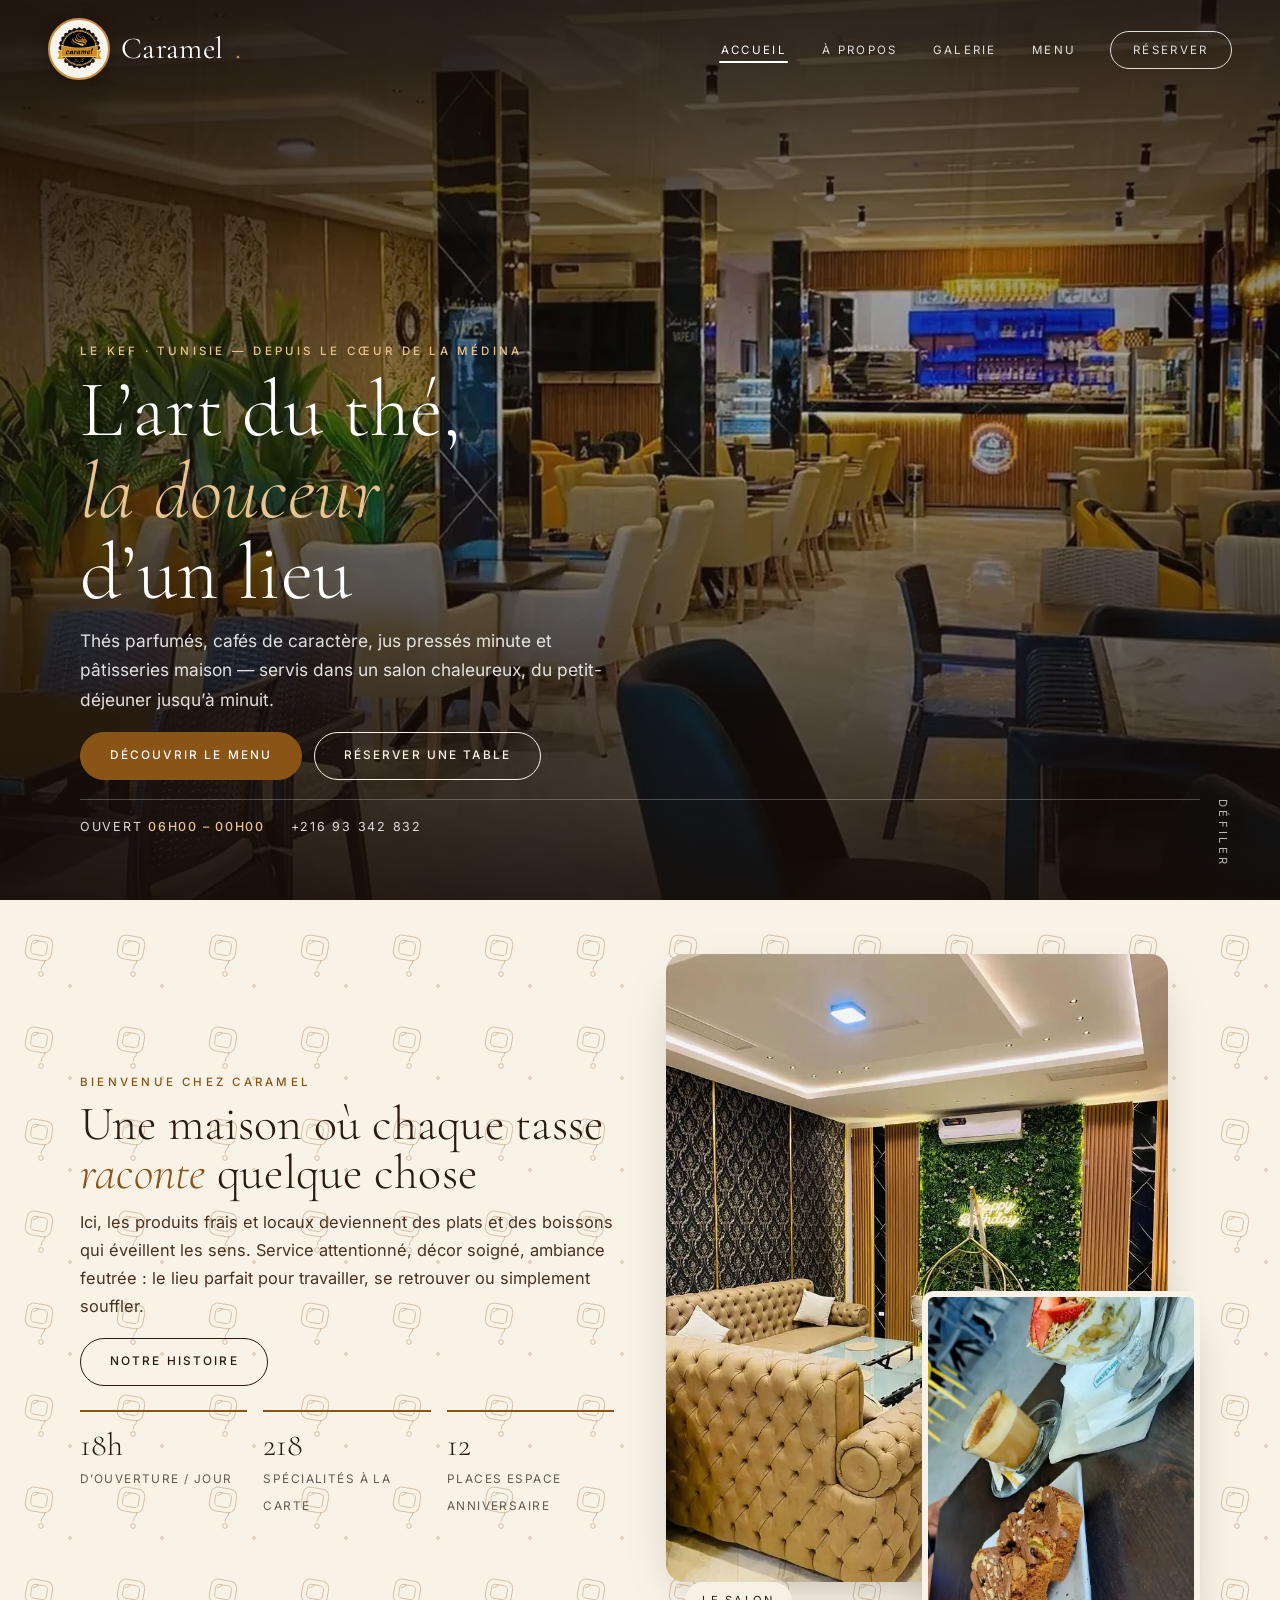
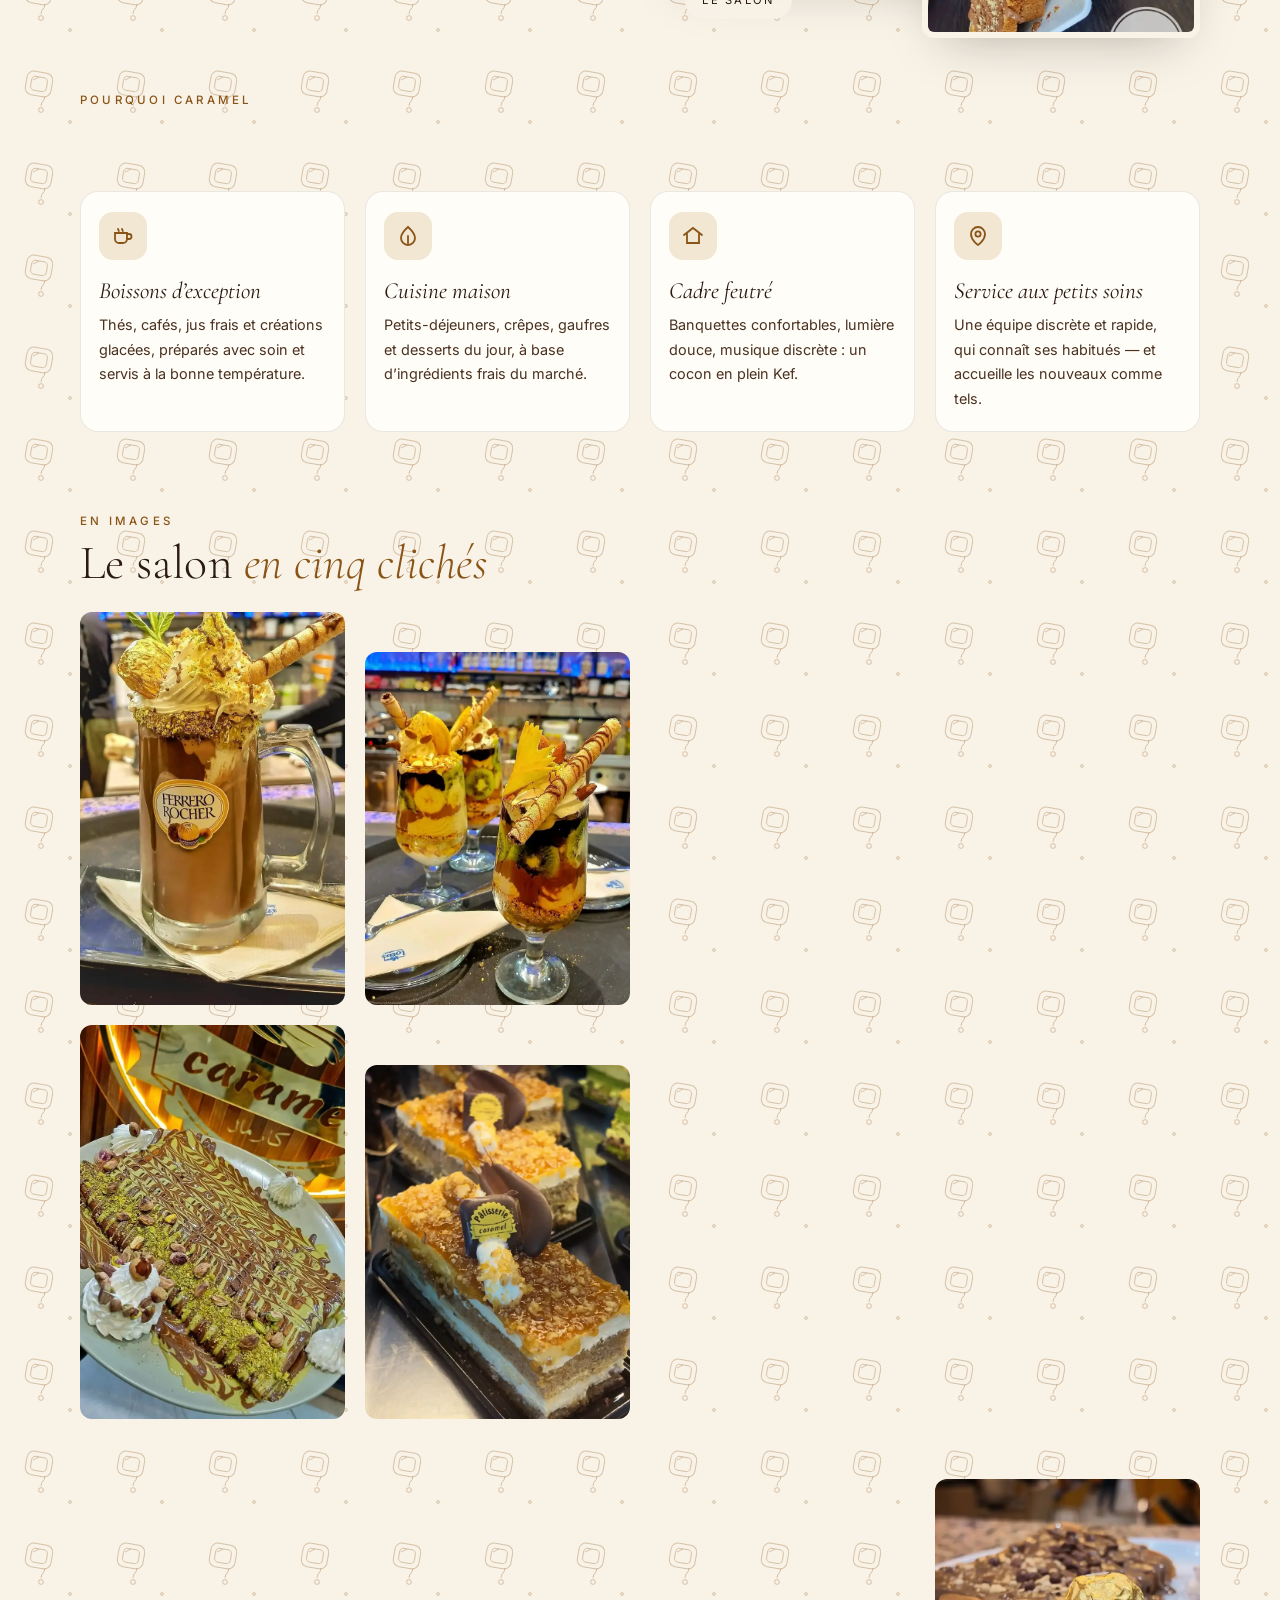
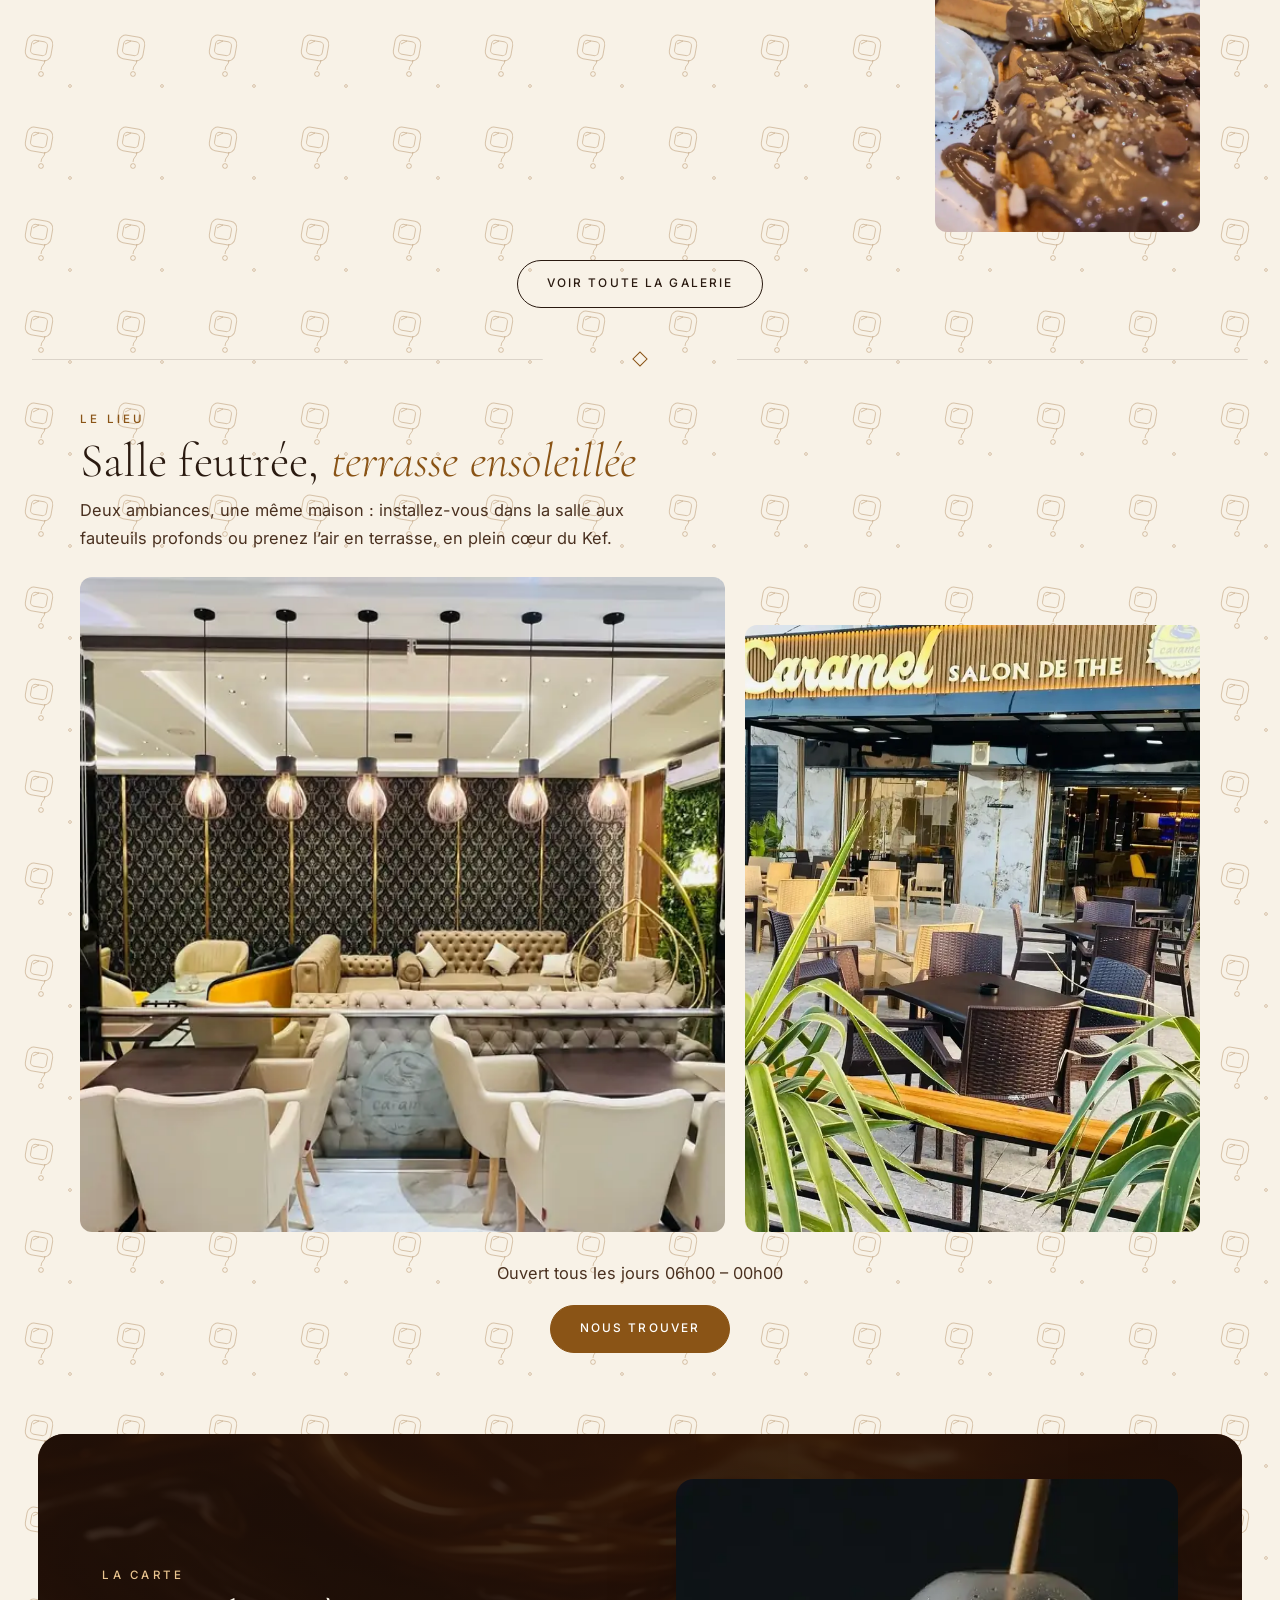
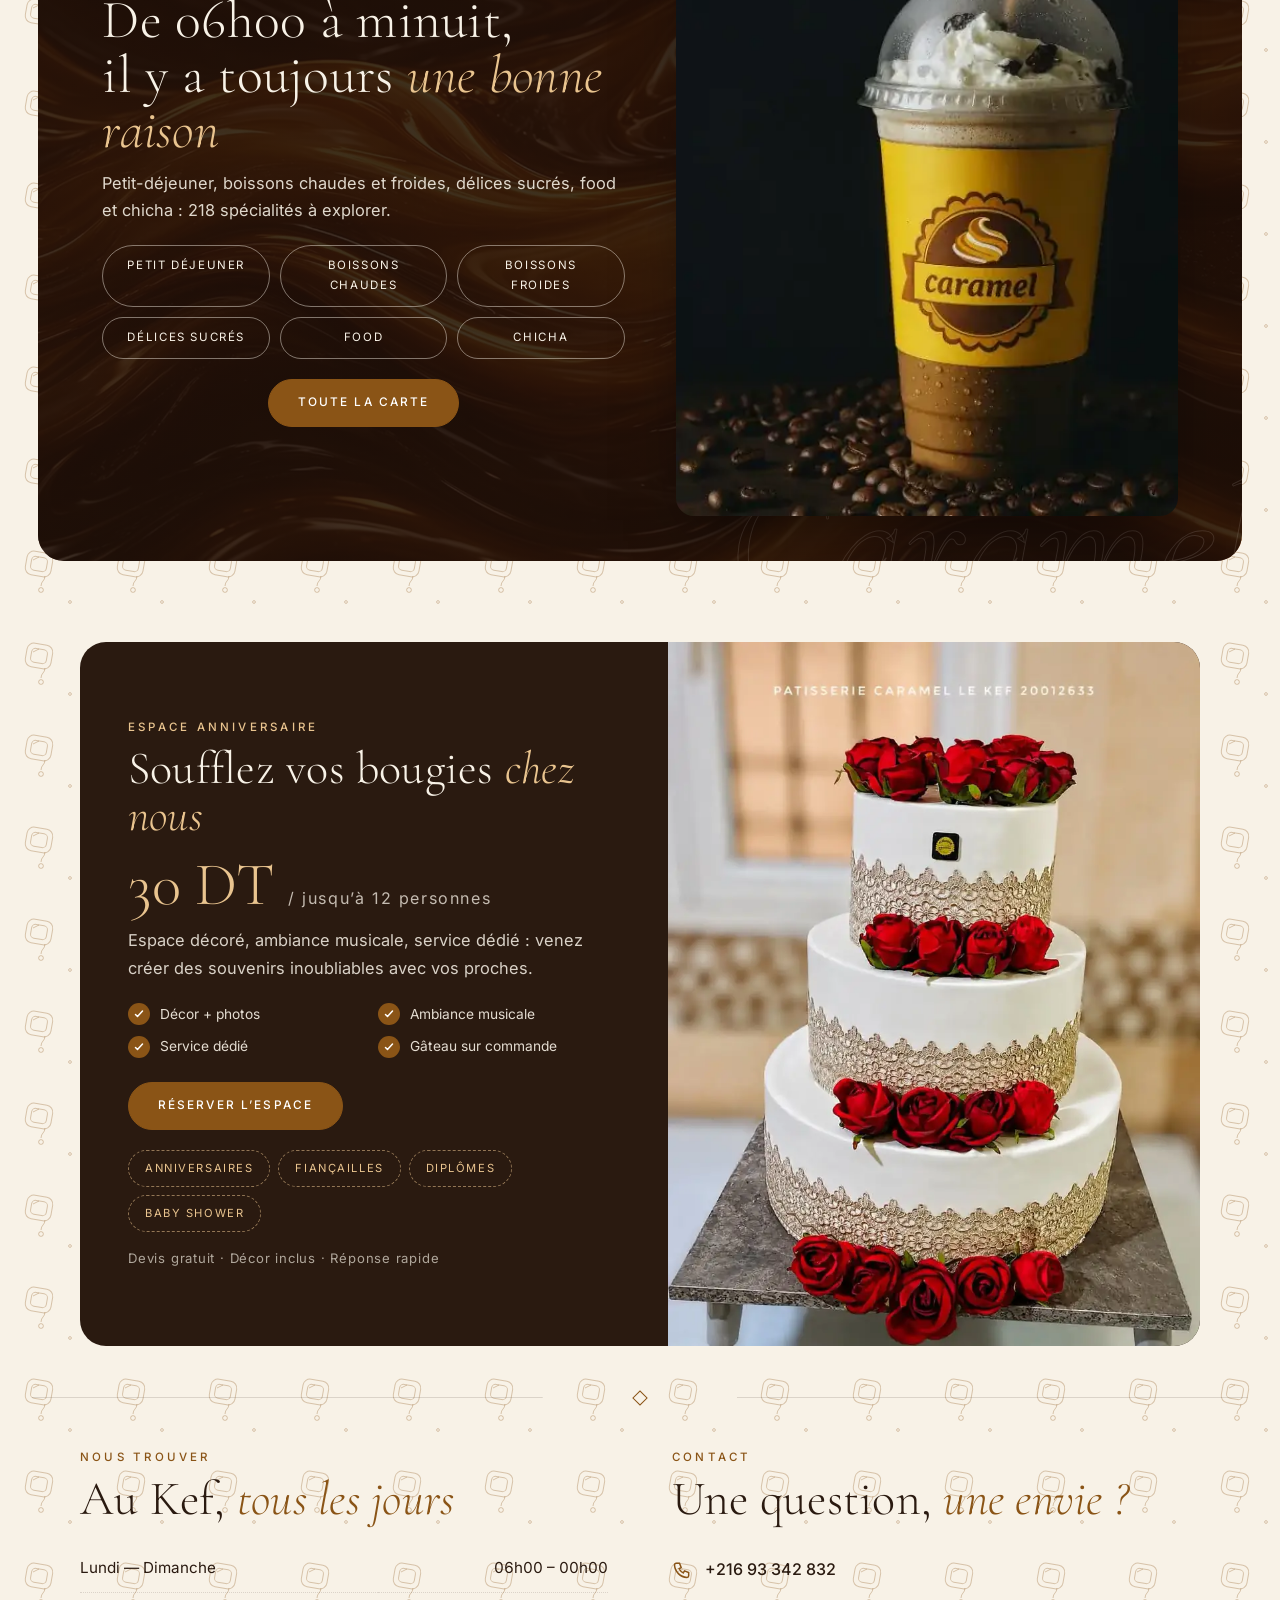
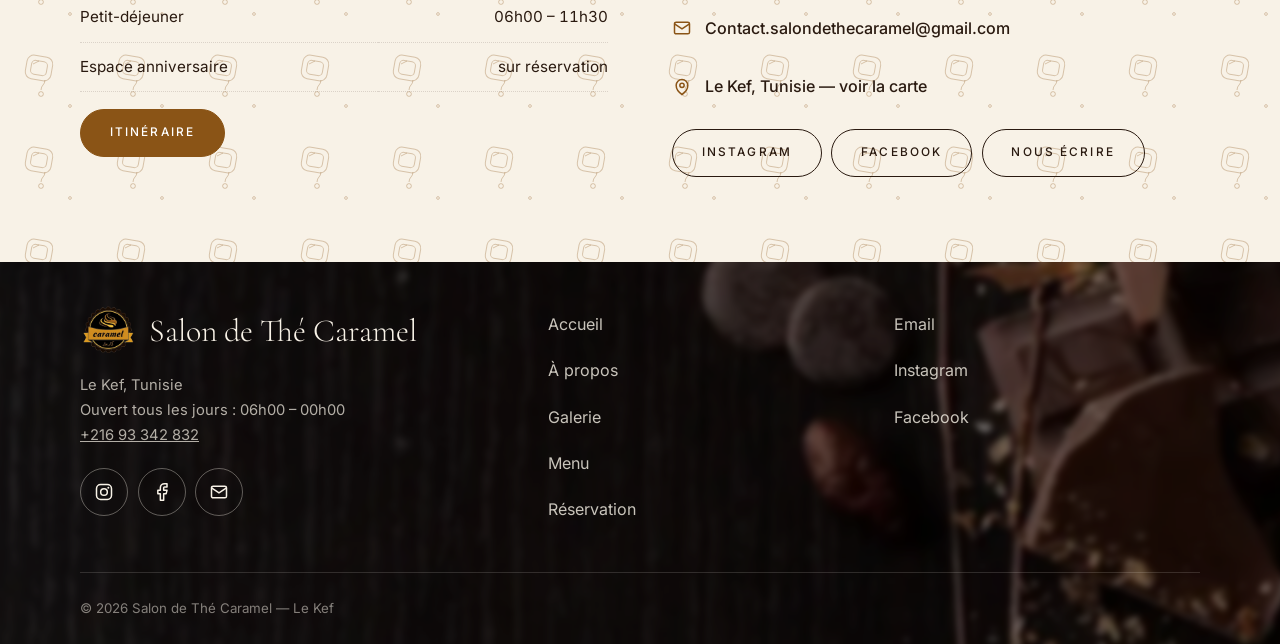
==== commit c5f04aaf: "WhatsApp form submit, sticky nav offset, tablet/phone layout fixes" ====
--- a/index.html
+++ b/index.html
@@ -19,7 +19,7 @@
   <link rel="preload" href="assets/fonts/cormorant-garamond-latin-300-normal.woff2" as="font" type="font/woff2" crossorigin>
   <link rel="preload" href="assets/fonts/inter-latin-400-normal.woff2" as="font" type="font/woff2" crossorigin>
   <link rel="preload" href="images/hero-poster.webp" as="image" type="image/webp">
-  <link rel="stylesheet" href="assets/site.css?v=39">
+  <link rel="stylesheet" href="assets/site.css?v=40">
   <script type="application/ld+json">
   {"@context":"https://schema.org","@type":"CafeOrCoffeeShop","name":"Salon de Thé Caramel","address":{"@type":"PostalAddress","addressLocality":"Le Kef","addressCountry":"TN"},"telephone":"+21693342832","openingHours":"Mo-Su 06:00-24:00","servesCuisine":["Tea","Coffee","Desserts","Juice"],"priceRange":"DT","acceptsReservations":"True"}
   </script>
@@ -257,6 +257,6 @@
       <small>© <span data-year>2026</span> Salon de Thé Caramel — Le Kef</small>
     </div>
   </footer>
-  <script src="assets/site.js?v=26"></script>
+  <script src="assets/site.js?v=27"></script>
 </body>
 </html>
--- a/assets/site.css
+++ b/assets/site.css
@@ -16,7 +16,7 @@
   --sans:Inter,system-ui,-apple-system,'Segoe UI',sans-serif;
   --r:18px; --r-s:12px;
   --sh:0 18px 50px -22px rgba(42,26,16,.35);
-  --nav-h:72px;
+  --nav-h:98px;
   --z-nav:50; --z-menu:60; --z-lb:80;
 }
 *{box-sizing:border-box}
@@ -82,7 +82,7 @@
 .burger{display:none;background:none;border:1px solid currentColor;border-radius:12px;color:inherit;width:48px;height:48px;font-size:1.4rem;cursor:pointer}
 
 /* hero */
-.hero{position:relative;min-height:100svh;display:flex;align-items:flex-end;color:#fff;overflow:hidden;background:var(--choc)}
+.hero{position:relative;min-height:100vh;min-height:100svh;display:flex;align-items:flex-end;color:#fff;overflow:hidden;background:var(--choc)}
 .hero video,.hero .poster{position:absolute;inset:0;width:100%;height:100%;object-fit:cover}
 .hero .poster{display:none}
 @media(max-width:760px){.hero video{display:none}.hero .poster{display:block}}
@@ -325,10 +325,12 @@
 
 /* responsive */
 @media(max-width:1020px){
-  .nav ul{gap:1.1rem}
+  .nav ul{gap:.7rem}
+  .nav .l{letter-spacing:.12em;padding:.7rem .05rem}
+  .nav .cta{padding:.6rem 1rem !important}
   .logo{font-size:1.45rem}
   .cards{grid-template-columns:1fr 1fr}
-  .mosaic a:nth-child(n){grid-column:auto !important;margin-top:0 !important}
+  .mosaic a:nth-child(n){grid-column:span 2 !important;margin-top:0 !important}
   .mosaic{grid-template-columns:repeat(6,1fr)}
   .foot .grid{grid-template-columns:1fr 1fr}
 }
@@ -373,6 +375,7 @@
   .menu-boards{grid-template-columns:1fr 1fr}
   .scroll-hint{display:none}
   .mosaic{grid-template-columns:1fr 1fr}
+  .mosaic a:nth-child(n){grid-column:auto !important}
   .menu-tools{top:var(--nav-h);background:var(--cream);backdrop-filter:none}
 }
 @media(prefers-reduced-motion:reduce){
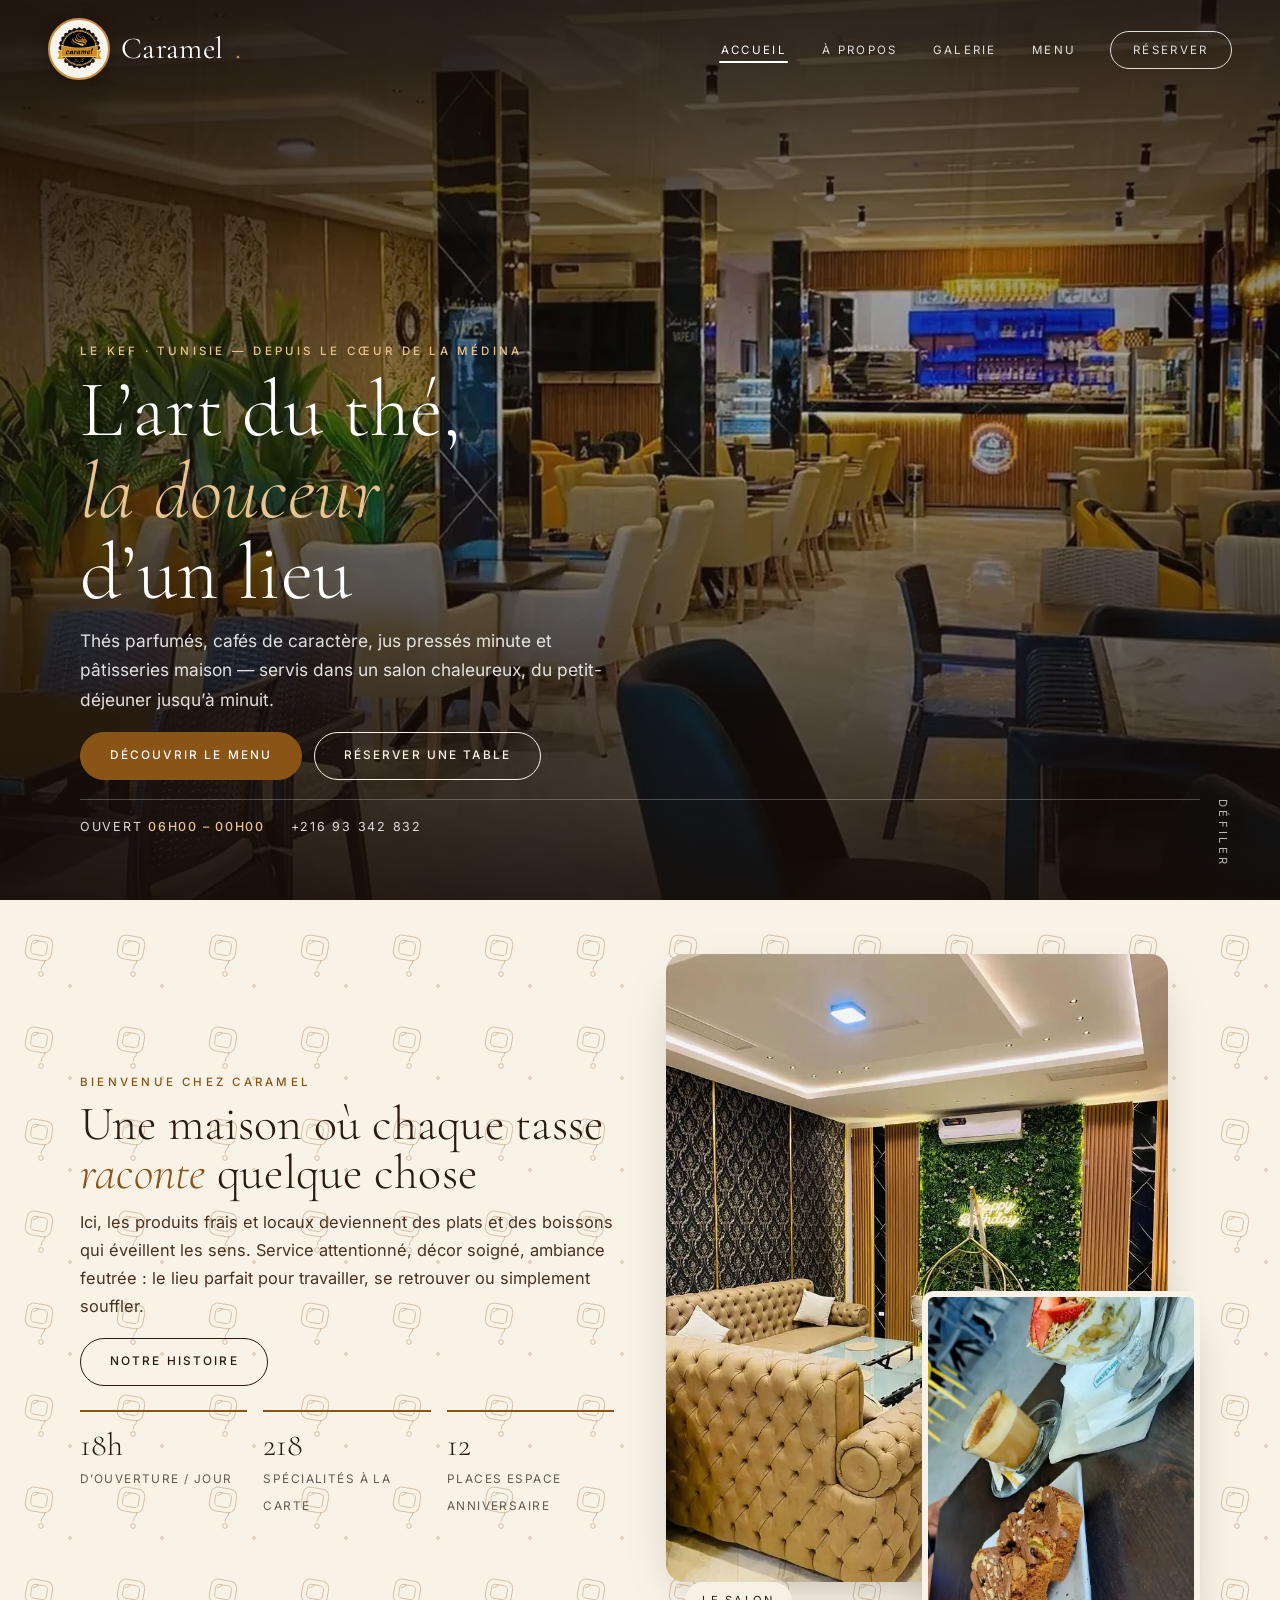
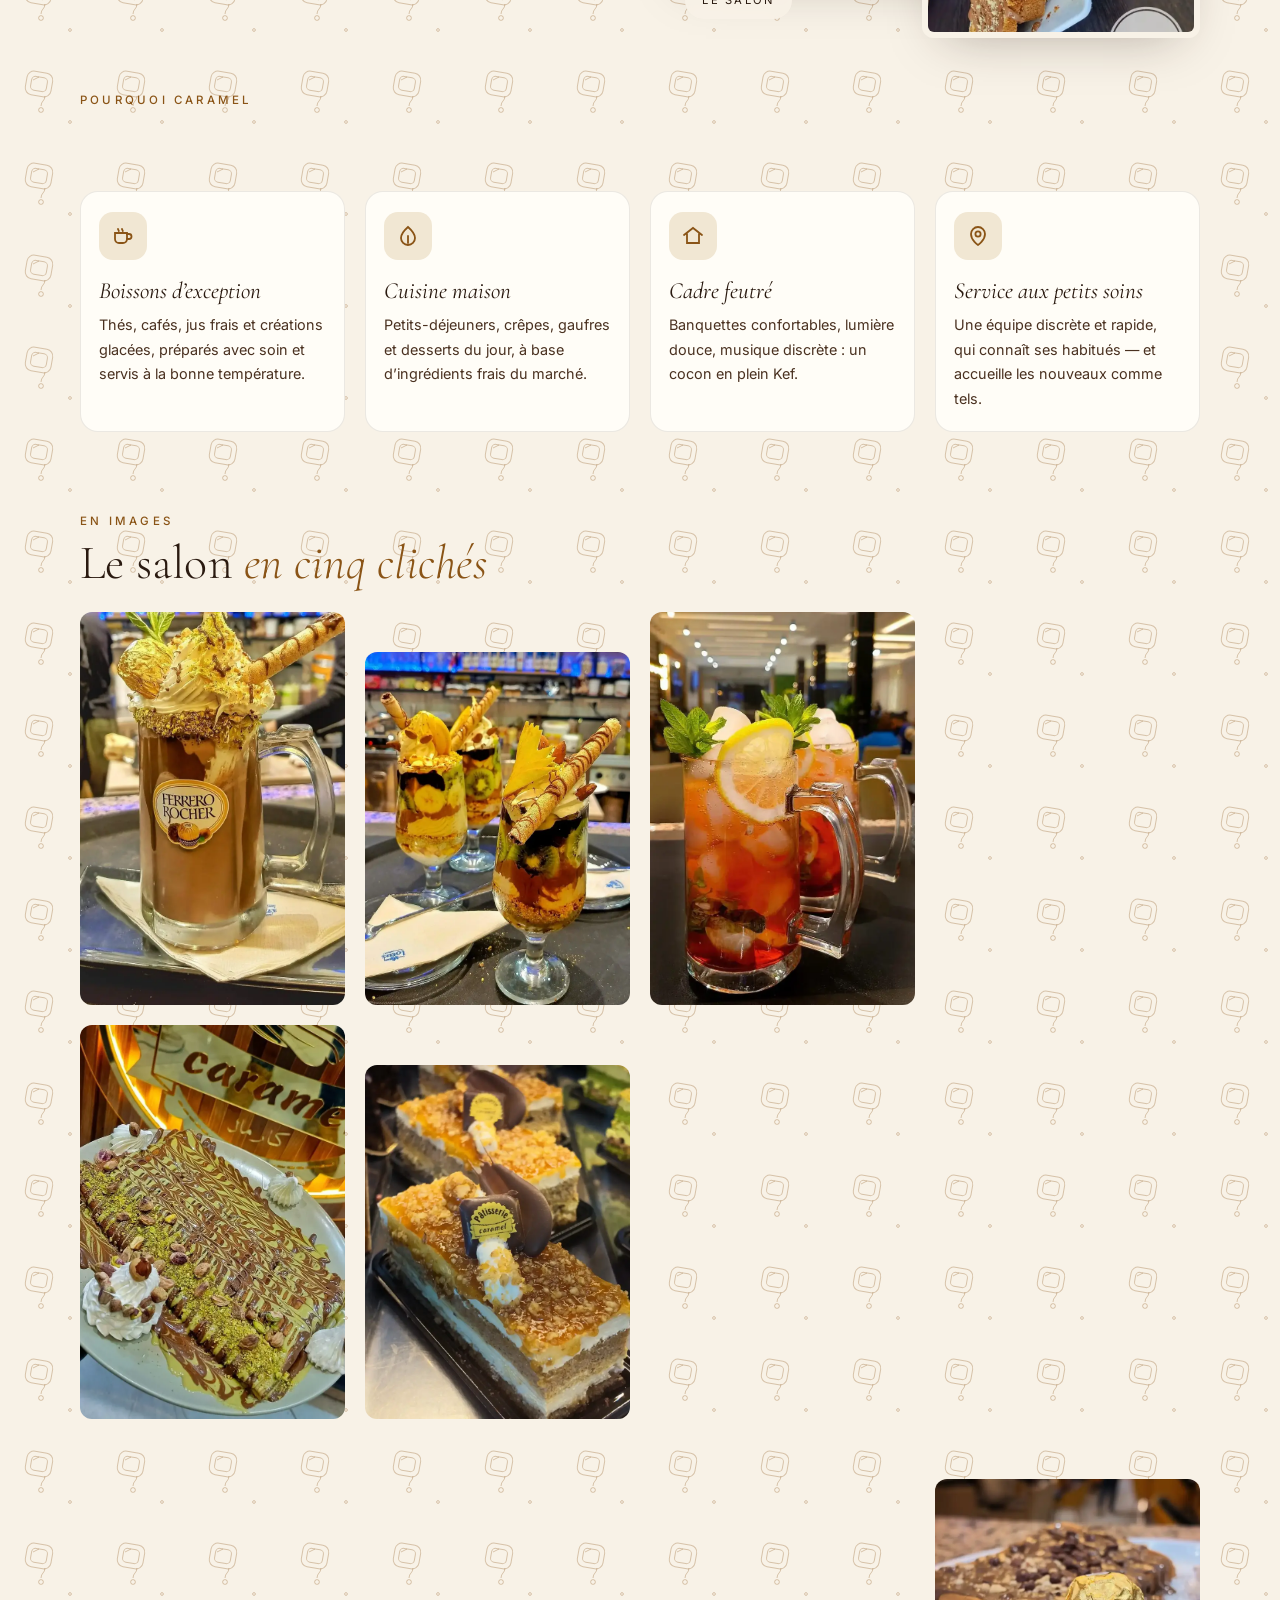
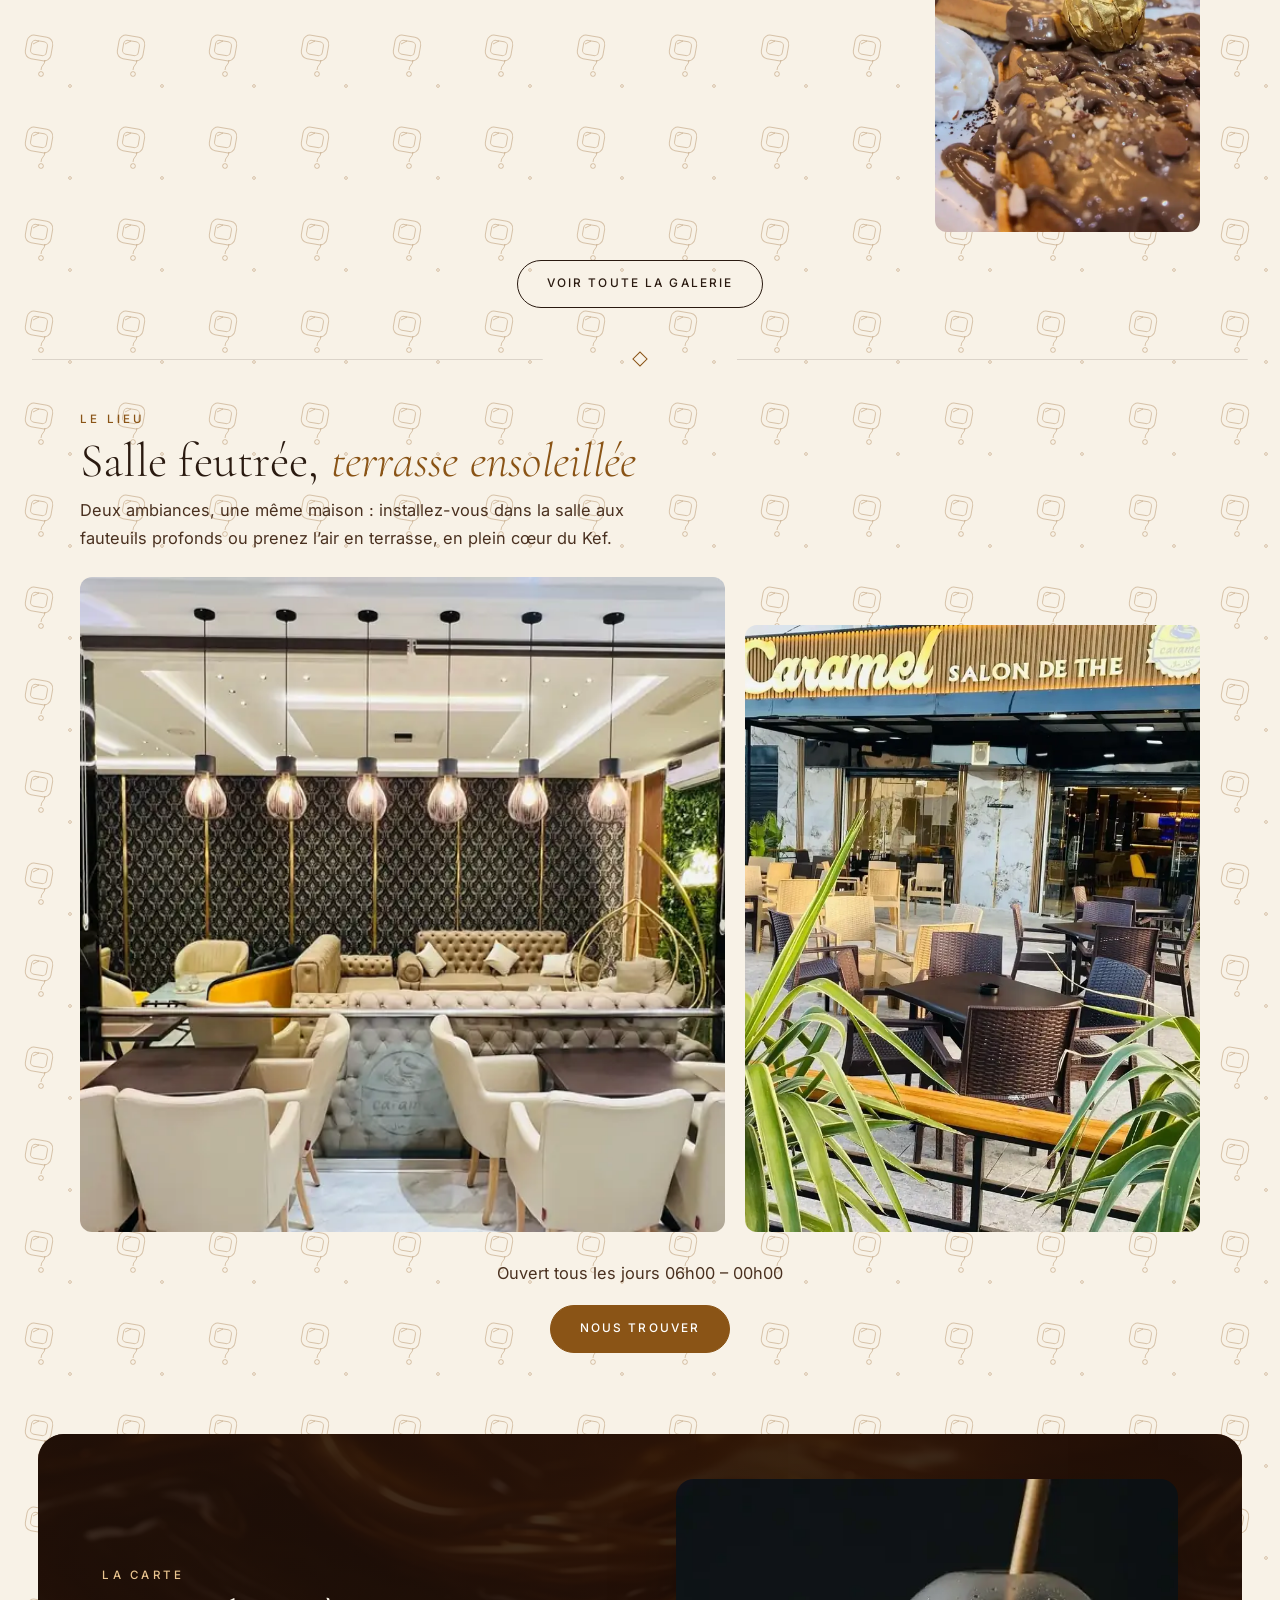
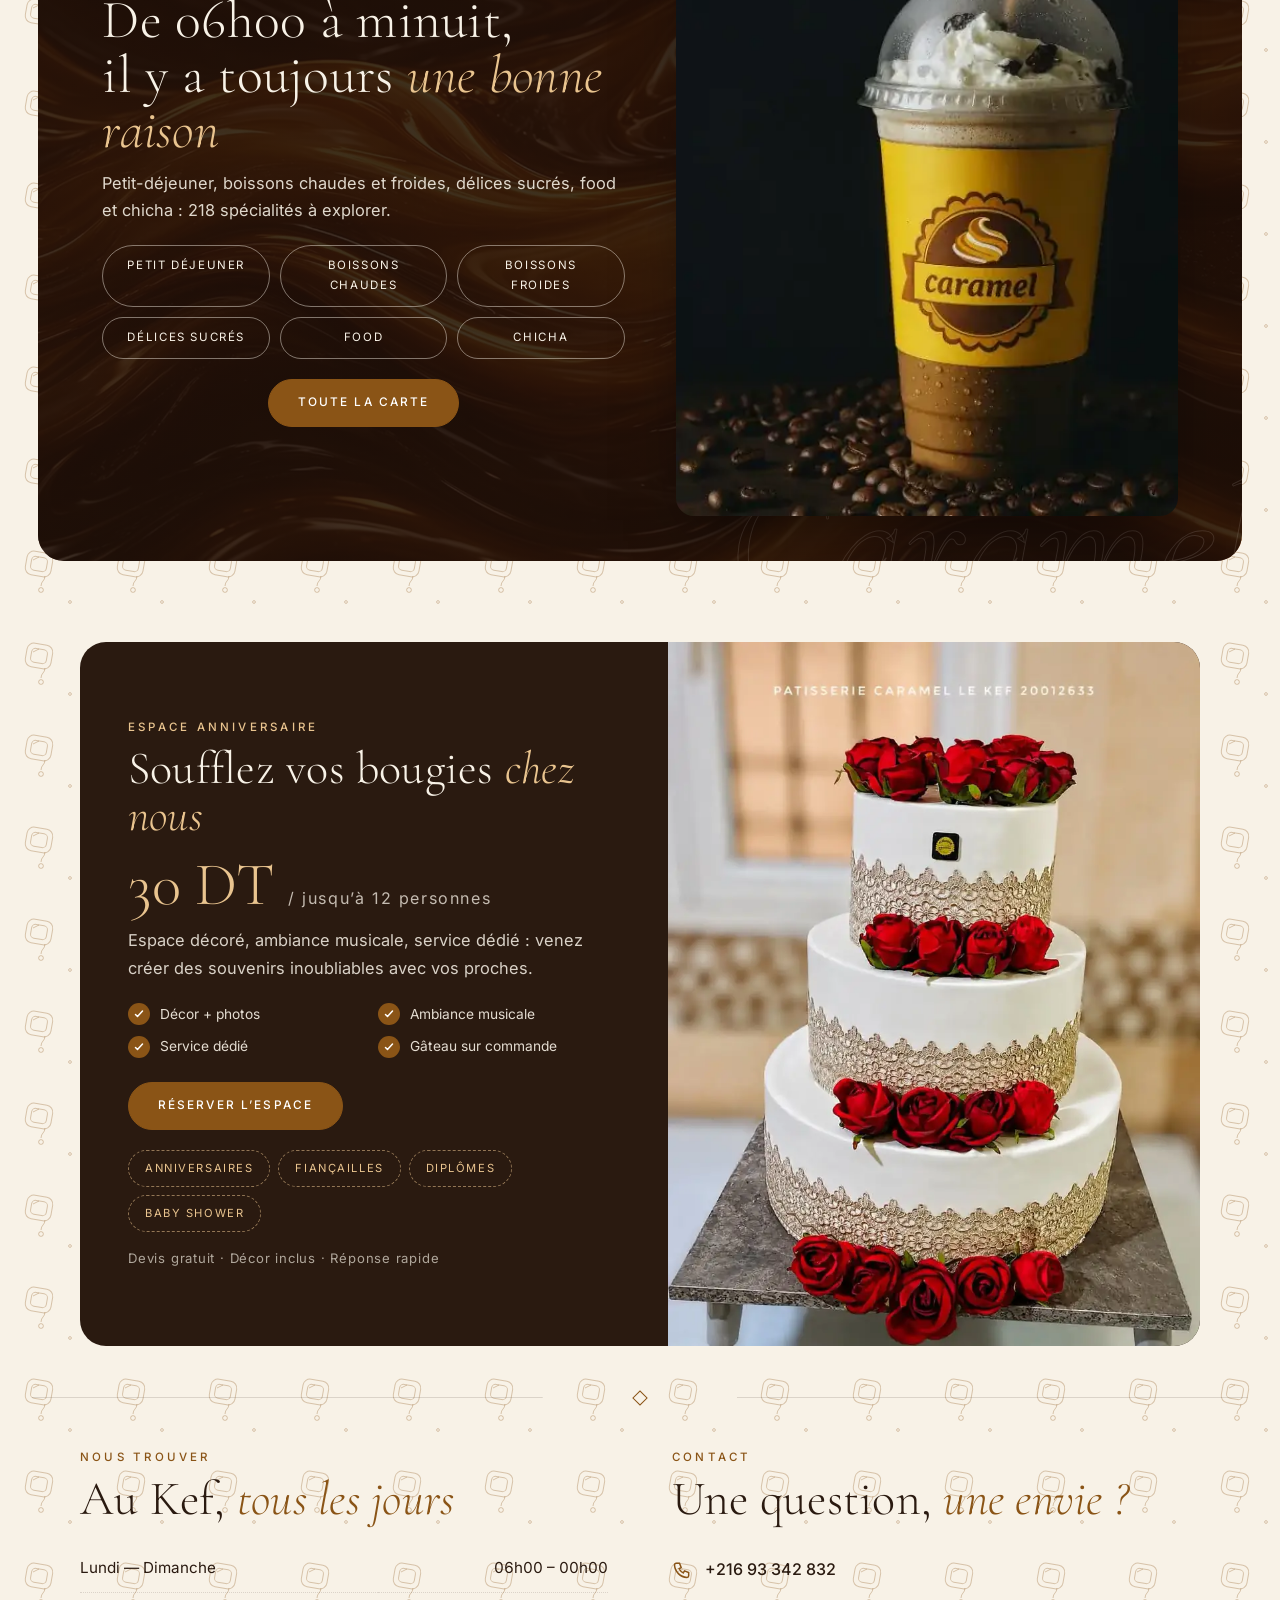
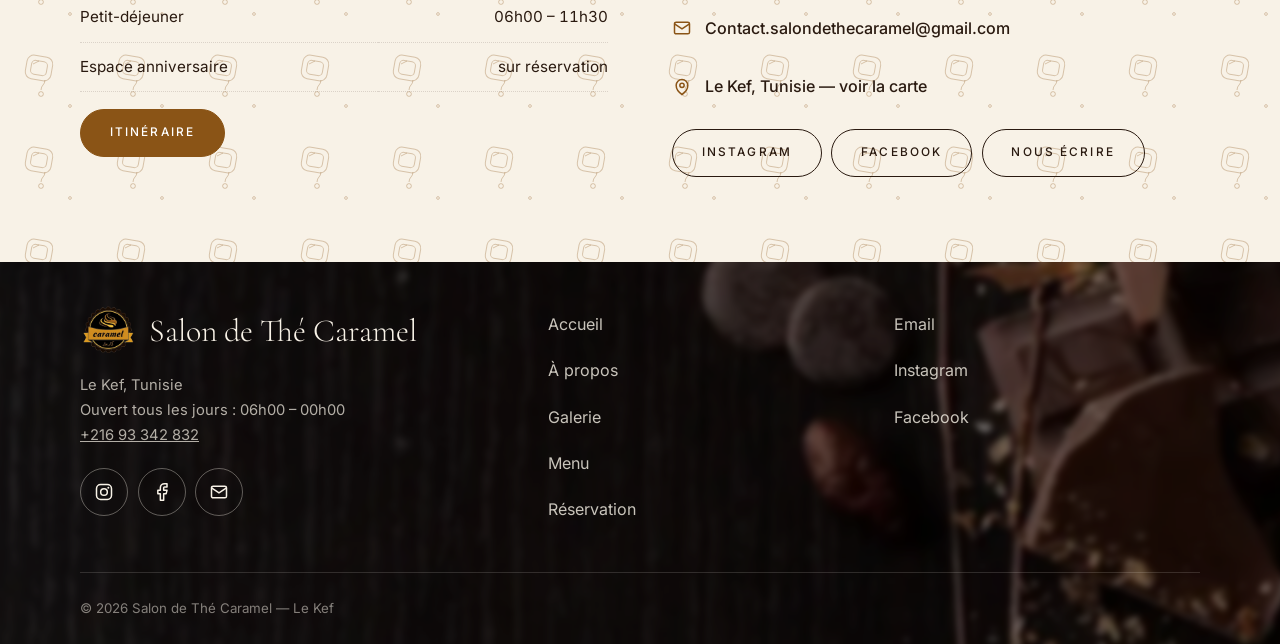
==== commit 6ddf50e2: "Home band chips: swipe rail on phones, no more wrapped pills" ====
--- a/index.html
+++ b/index.html
@@ -19,7 +19,7 @@
   <link rel="preload" href="assets/fonts/cormorant-garamond-latin-300-normal.woff2" as="font" type="font/woff2" crossorigin>
   <link rel="preload" href="assets/fonts/inter-latin-400-normal.woff2" as="font" type="font/woff2" crossorigin>
   <link rel="preload" href="images/hero-poster.webp" as="image" type="image/webp">
-  <link rel="stylesheet" href="assets/site.css?v=40">
+  <link rel="stylesheet" href="assets/site.css?v=41">
   <script type="application/ld+json">
   {"@context":"https://schema.org","@type":"CafeOrCoffeeShop","name":"Salon de Thé Caramel","address":{"@type":"PostalAddress","addressLocality":"Le Kef","addressCountry":"TN"},"telephone":"+21693342832","openingHours":"Mo-Su 06:00-24:00","servesCuisine":["Tea","Coffee","Desserts","Juice"],"priceRange":"DT","acceptsReservations":"True"}
   </script>
--- a/assets/site.css
+++ b/assets/site.css
@@ -121,7 +121,7 @@
 .band .shade{position:absolute;inset:0;background:linear-gradient(rgba(30,16,8,.86),rgba(30,16,8,.86))}
 .band .chips{display:grid;grid-template-columns:repeat(3,1fr);gap:.6rem;margin-top:1rem;max-width:660px}
 .band .chips a{text-align:center;justify-content:center}
-@media(max-width:760px){.band .chips{grid-template-columns:repeat(2,1fr)}.band .chips a{white-space:normal}}
+@media(max-width:760px){.band .chips{display:flex;flex-wrap:nowrap;overflow-x:auto;padding-bottom:.5rem;scrollbar-width:none;-webkit-overflow-scrolling:touch}.band .chips::-webkit-scrollbar{display:none}.band .chips a{white-space:nowrap;flex:none}}
 .band-grid{display:grid;grid-template-columns:1.02fr .98fr;gap:clamp(2rem,4vw,3.5rem);align-items:center}
 .band-grid .dish{margin:0}
 .band-grid .dish img{width:100%;border-radius:var(--r);box-shadow:0 24px 60px -20px rgba(0,0,0,.55)}
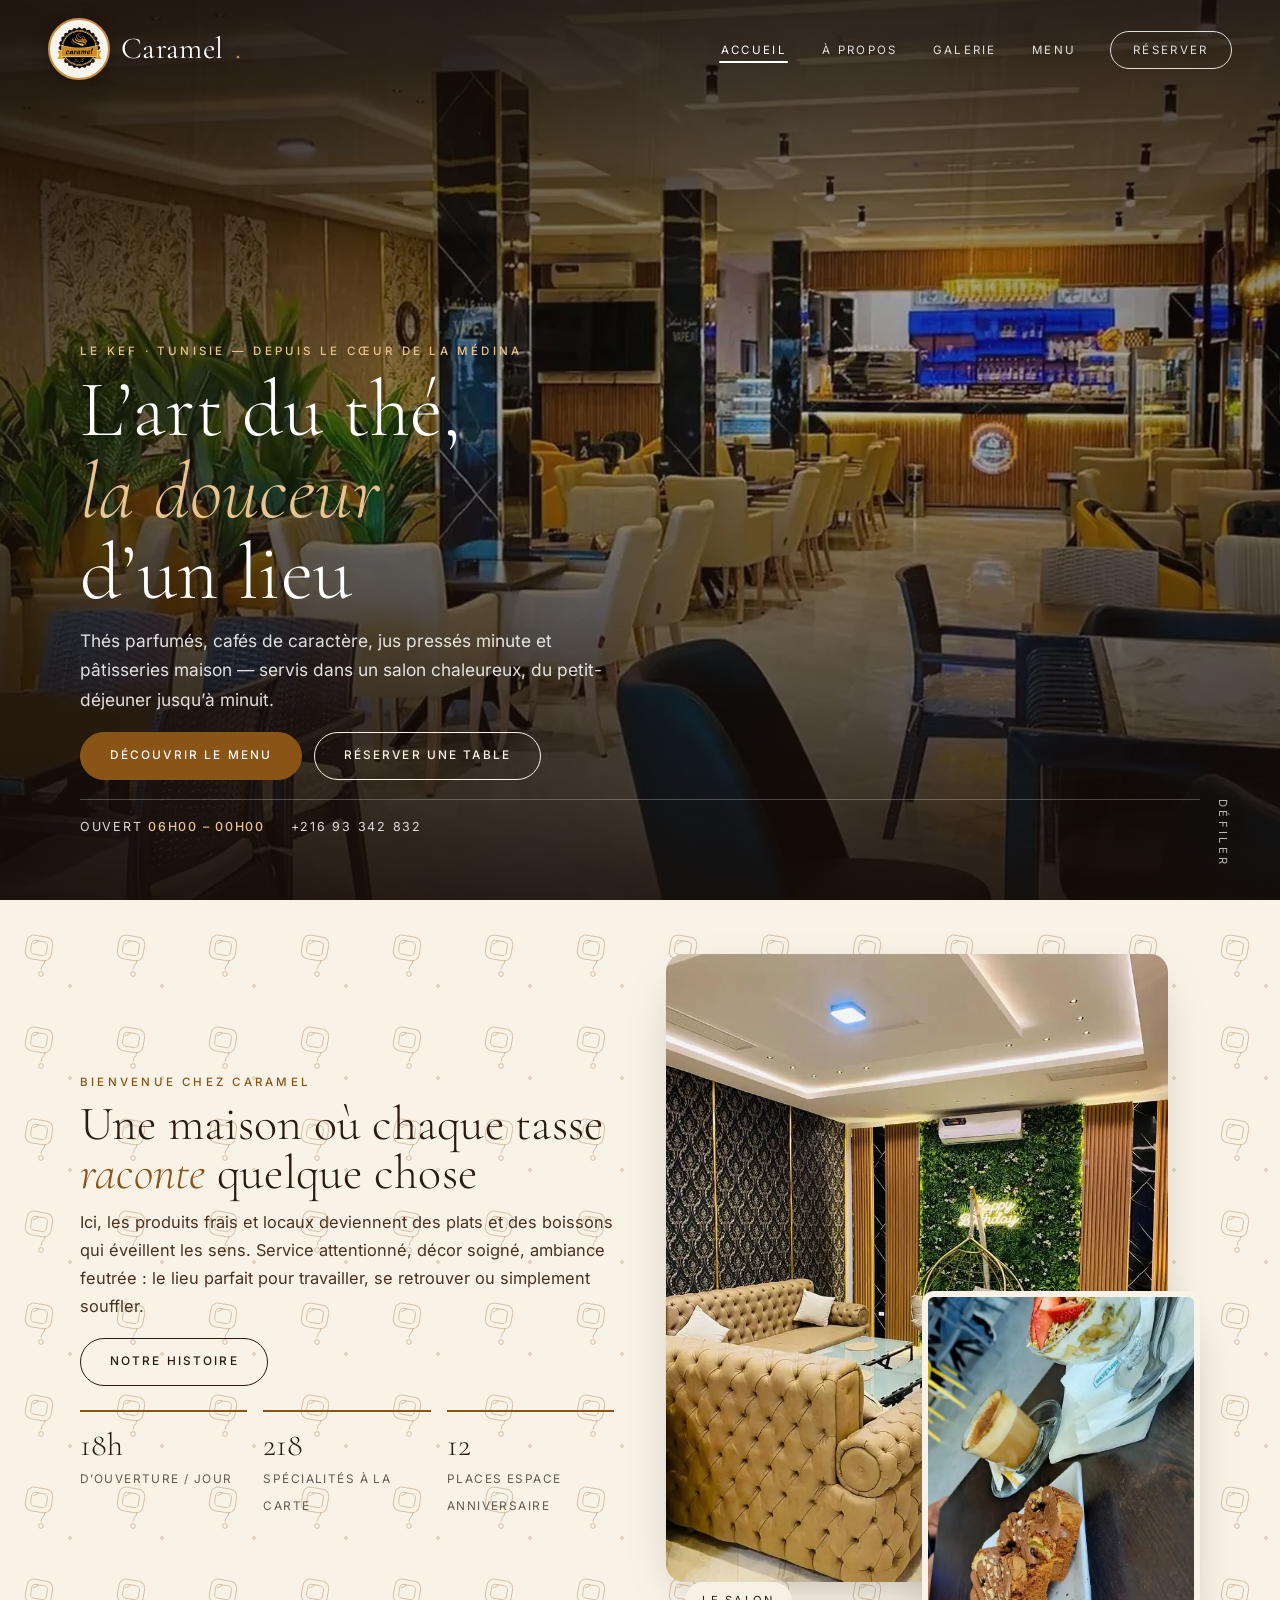
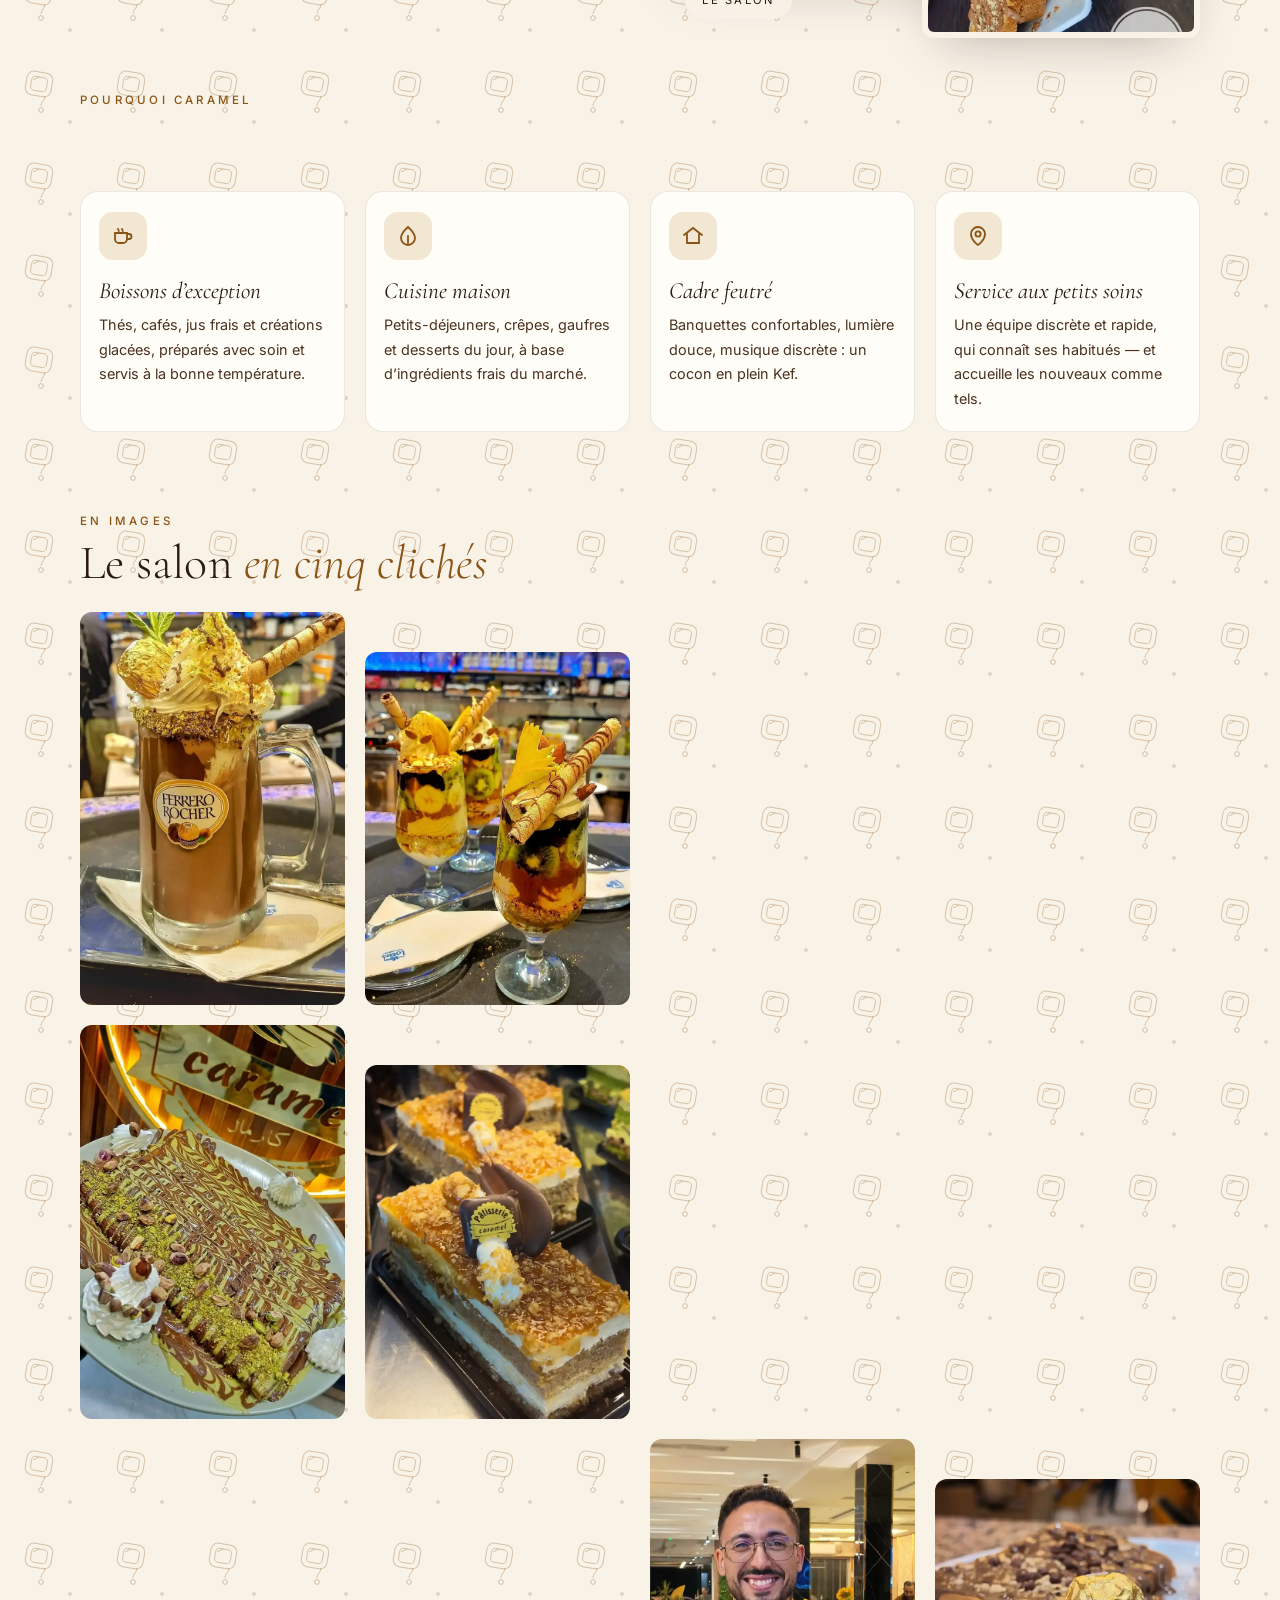
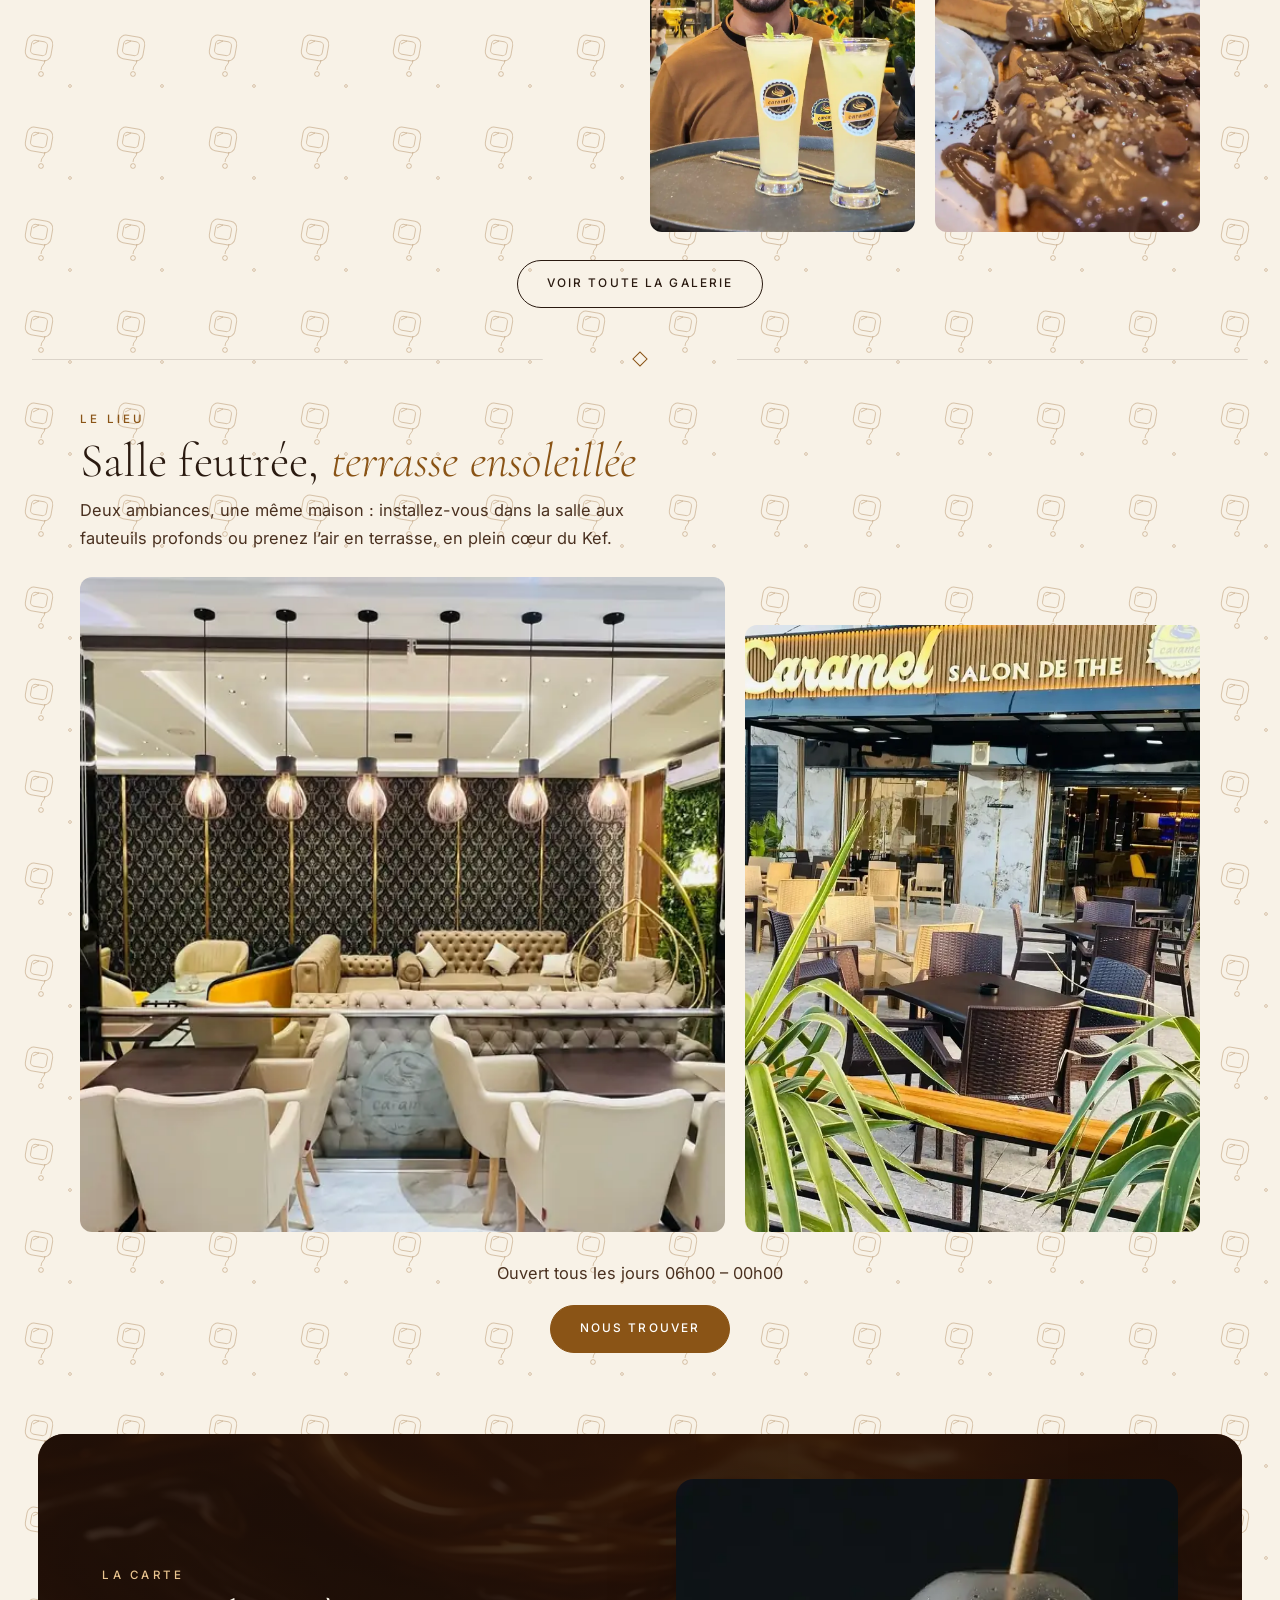
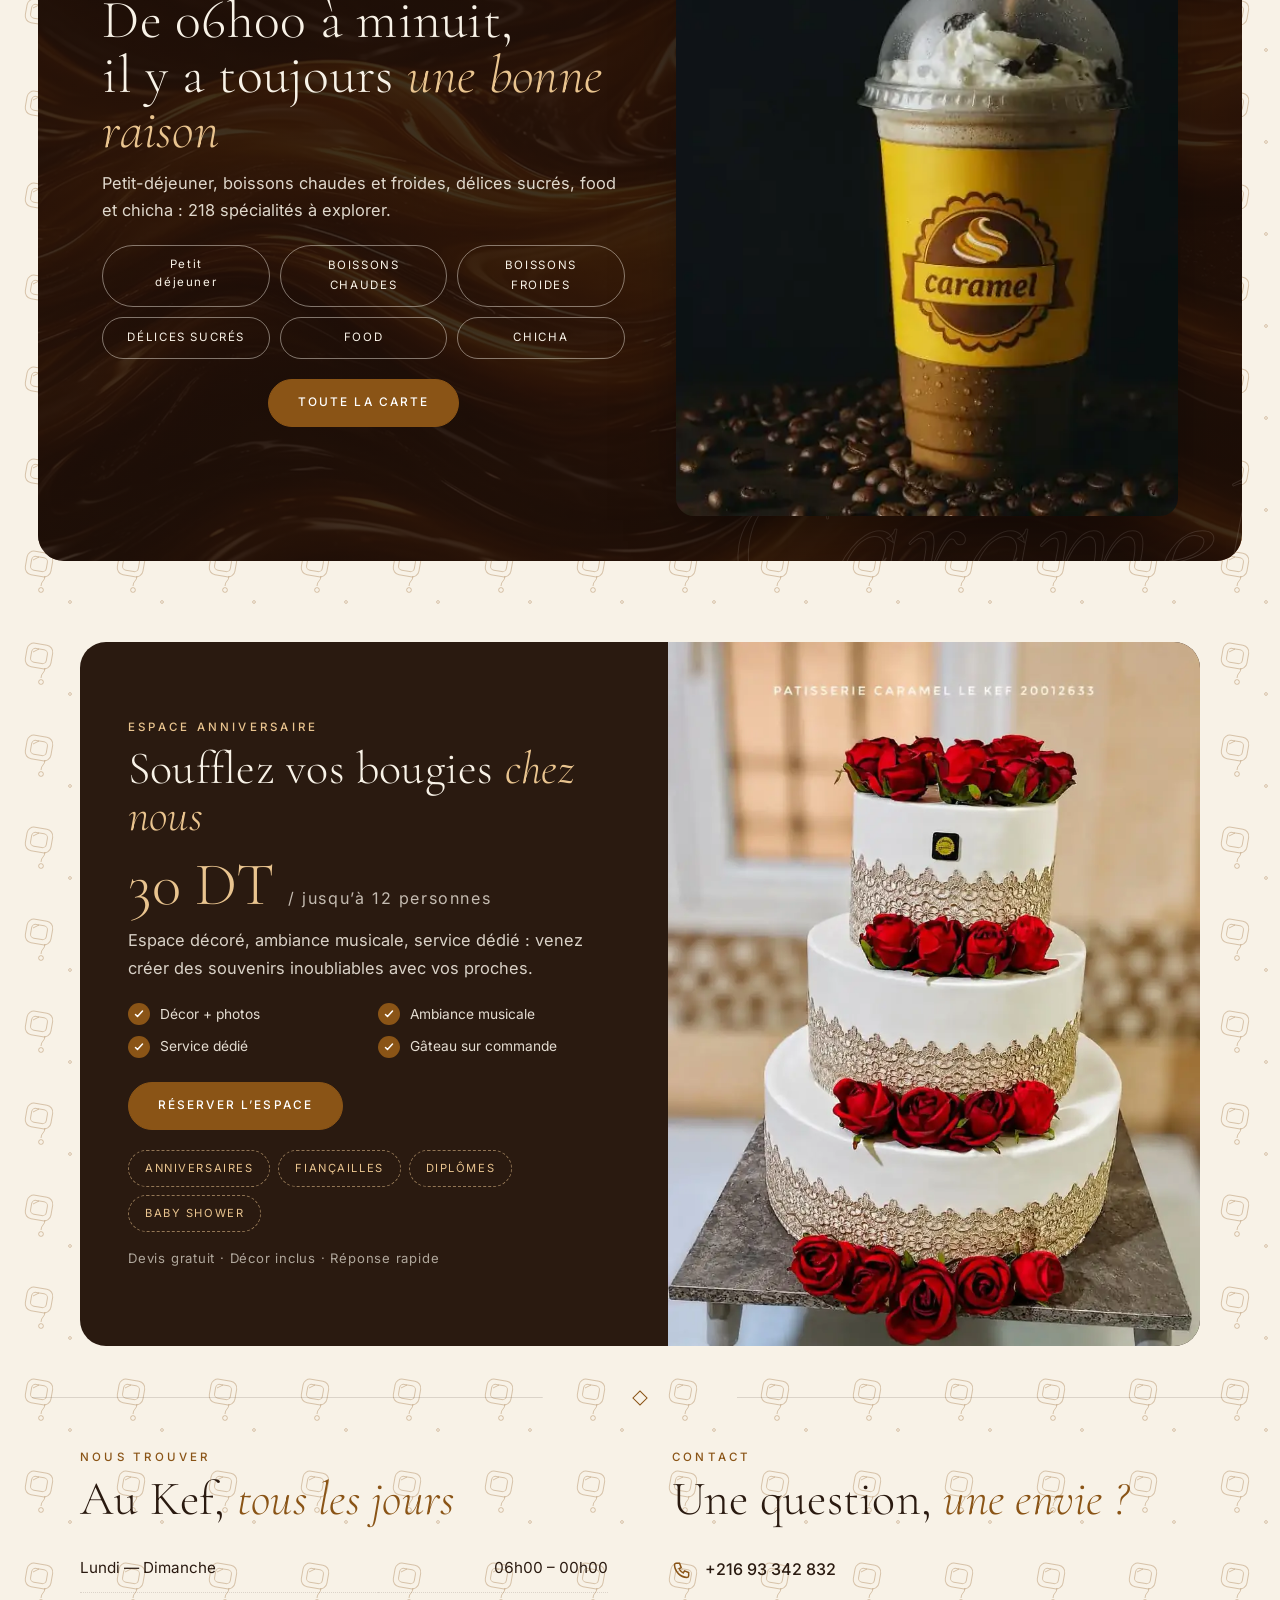
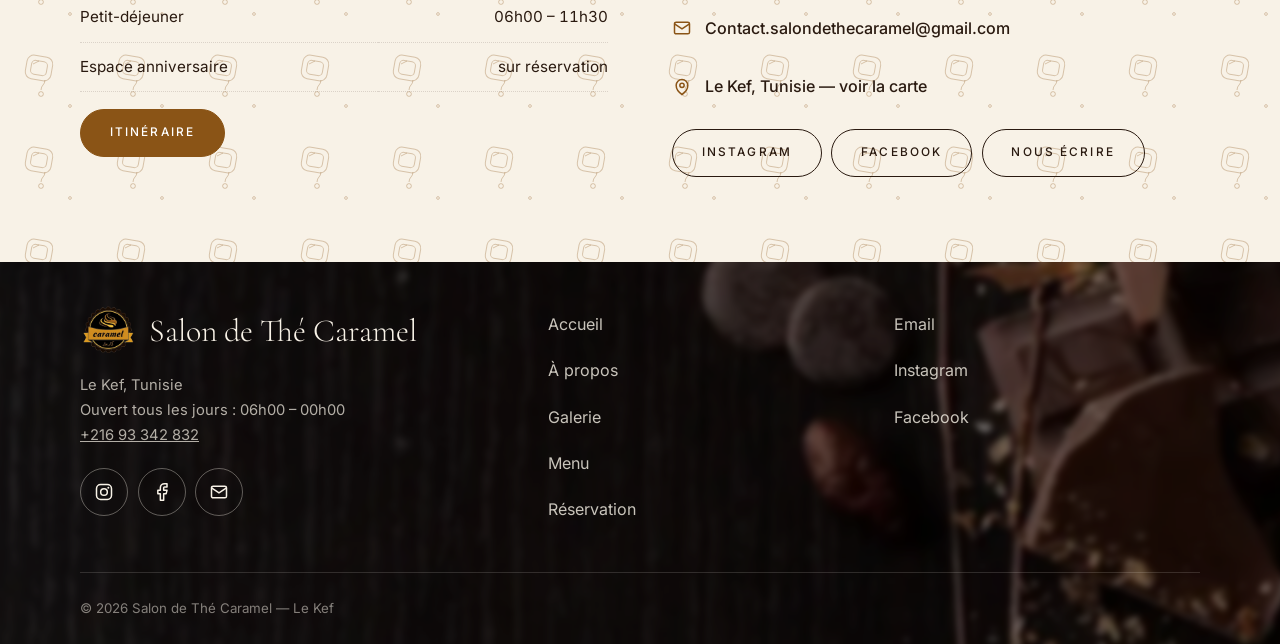
==== commit 6c33272d: "Petit dejeuner band chip stacked on two lines like mockup" ====
--- a/index.html
+++ b/index.html
@@ -19,7 +19,7 @@
   <link rel="preload" href="assets/fonts/cormorant-garamond-latin-300-normal.woff2" as="font" type="font/woff2" crossorigin>
   <link rel="preload" href="assets/fonts/inter-latin-400-normal.woff2" as="font" type="font/woff2" crossorigin>
   <link rel="preload" href="images/hero-poster.webp" as="image" type="image/webp">
-  <link rel="stylesheet" href="assets/site.css?v=41">
+  <link rel="stylesheet" href="assets/site.css?v=42">
   <script type="application/ld+json">
   {"@context":"https://schema.org","@type":"CafeOrCoffeeShop","name":"Salon de Thé Caramel","address":{"@type":"PostalAddress","addressLocality":"Le Kef","addressCountry":"TN"},"telephone":"+21693342832","openingHours":"Mo-Su 06:00-24:00","servesCuisine":["Tea","Coffee","Desserts","Juice"],"priceRange":"DT","acceptsReservations":"True"}
   </script>
@@ -168,7 +168,7 @@
             <h2 class="d rv">De 06h00 à minuit,<br>il y a toujours <em style="color:var(--gold)">une bonne raison</em></h2>
             <p class="lead rv">Petit-déjeuner, boissons chaudes et froides, délices sucrés, food et chicha : 218 spécialités à explorer.</p>
             <div class="chips rv">
-              <a href="m.html#pdej">Petit déjeuner</a><a href="m.html#chaud">Boissons chaudes</a><a href="m.html#froid">Boissons froides</a><a href="m.html#delice">Délices sucrés</a><a href="m.html#food">Food</a><a href="m.html#chicha">Chicha</a>
+              <a class="stack" href="m.html#pdej">Petit<br>déjeuner</a><a href="m.html#chaud">Boissons chaudes</a><a href="m.html#froid">Boissons froides</a><a href="m.html#delice">Délices sucrés</a><a href="m.html#food">Food</a><a href="m.html#chicha">Chicha</a>
             </div>
             <div class="btn-row rv"><a class="btn solid" href="m.html">Toute la carte</a></div>
           </div>
--- a/assets/site.css
+++ b/assets/site.css
@@ -121,7 +121,9 @@
 .band .shade{position:absolute;inset:0;background:linear-gradient(rgba(30,16,8,.86),rgba(30,16,8,.86))}
 .band .chips{display:grid;grid-template-columns:repeat(3,1fr);gap:.6rem;margin-top:1rem;max-width:660px}
 .band .chips a{text-align:center;justify-content:center}
-@media(max-width:760px){.band .chips{display:flex;flex-wrap:nowrap;overflow-x:auto;padding-bottom:.5rem;scrollbar-width:none;-webkit-overflow-scrolling:touch}.band .chips::-webkit-scrollbar{display:none}.band .chips a{white-space:nowrap;flex:none}}
+@media(max-width:760px){.band .chips{grid-template-columns:repeat(2,1fr)}.band .chips a{white-space:normal}}
+/* stacked two-line chip: "Petit" over "déjeuner", like the mockup */
+.band .chips a.stack{text-transform:none;text-align:center;line-height:1.55}
 .band-grid{display:grid;grid-template-columns:1.02fr .98fr;gap:clamp(2rem,4vw,3.5rem);align-items:center}
 .band-grid .dish{margin:0}
 .band-grid .dish img{width:100%;border-radius:var(--r);box-shadow:0 24px 60px -20px rgba(0,0,0,.55)}
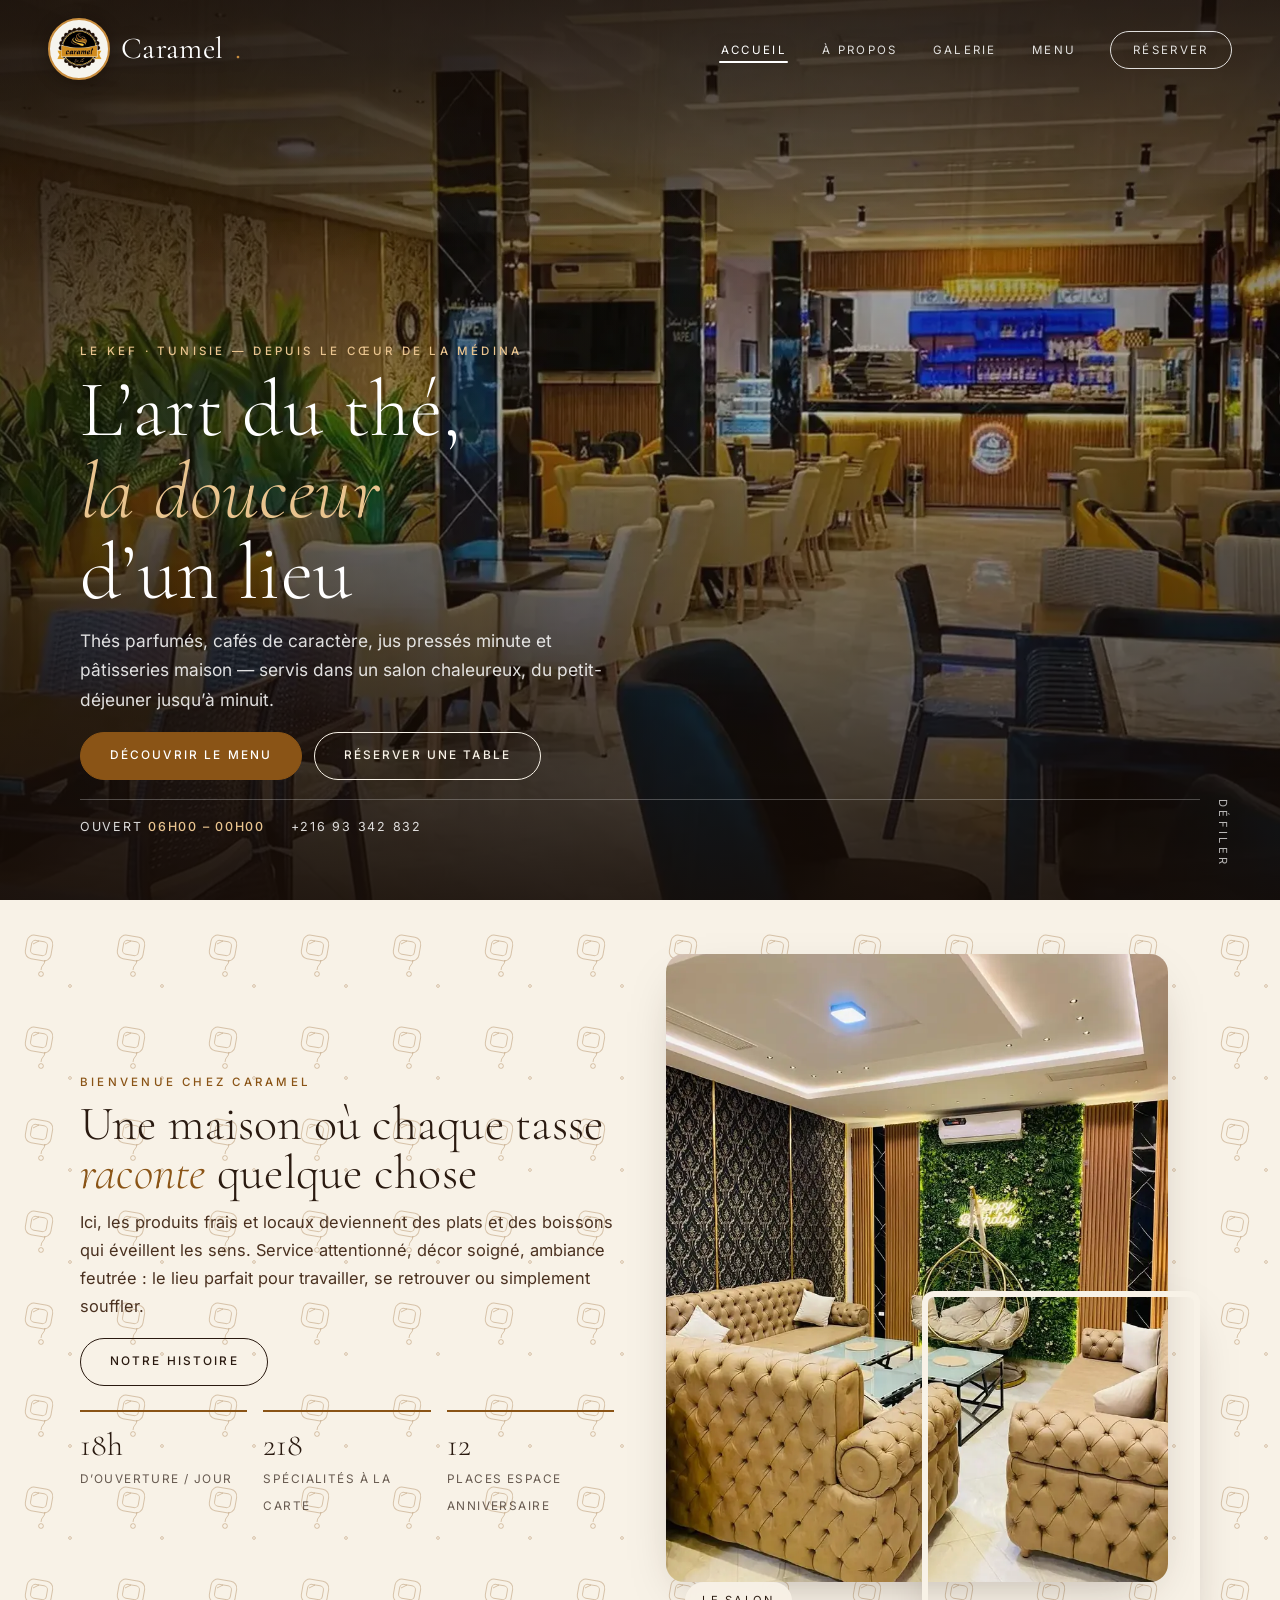
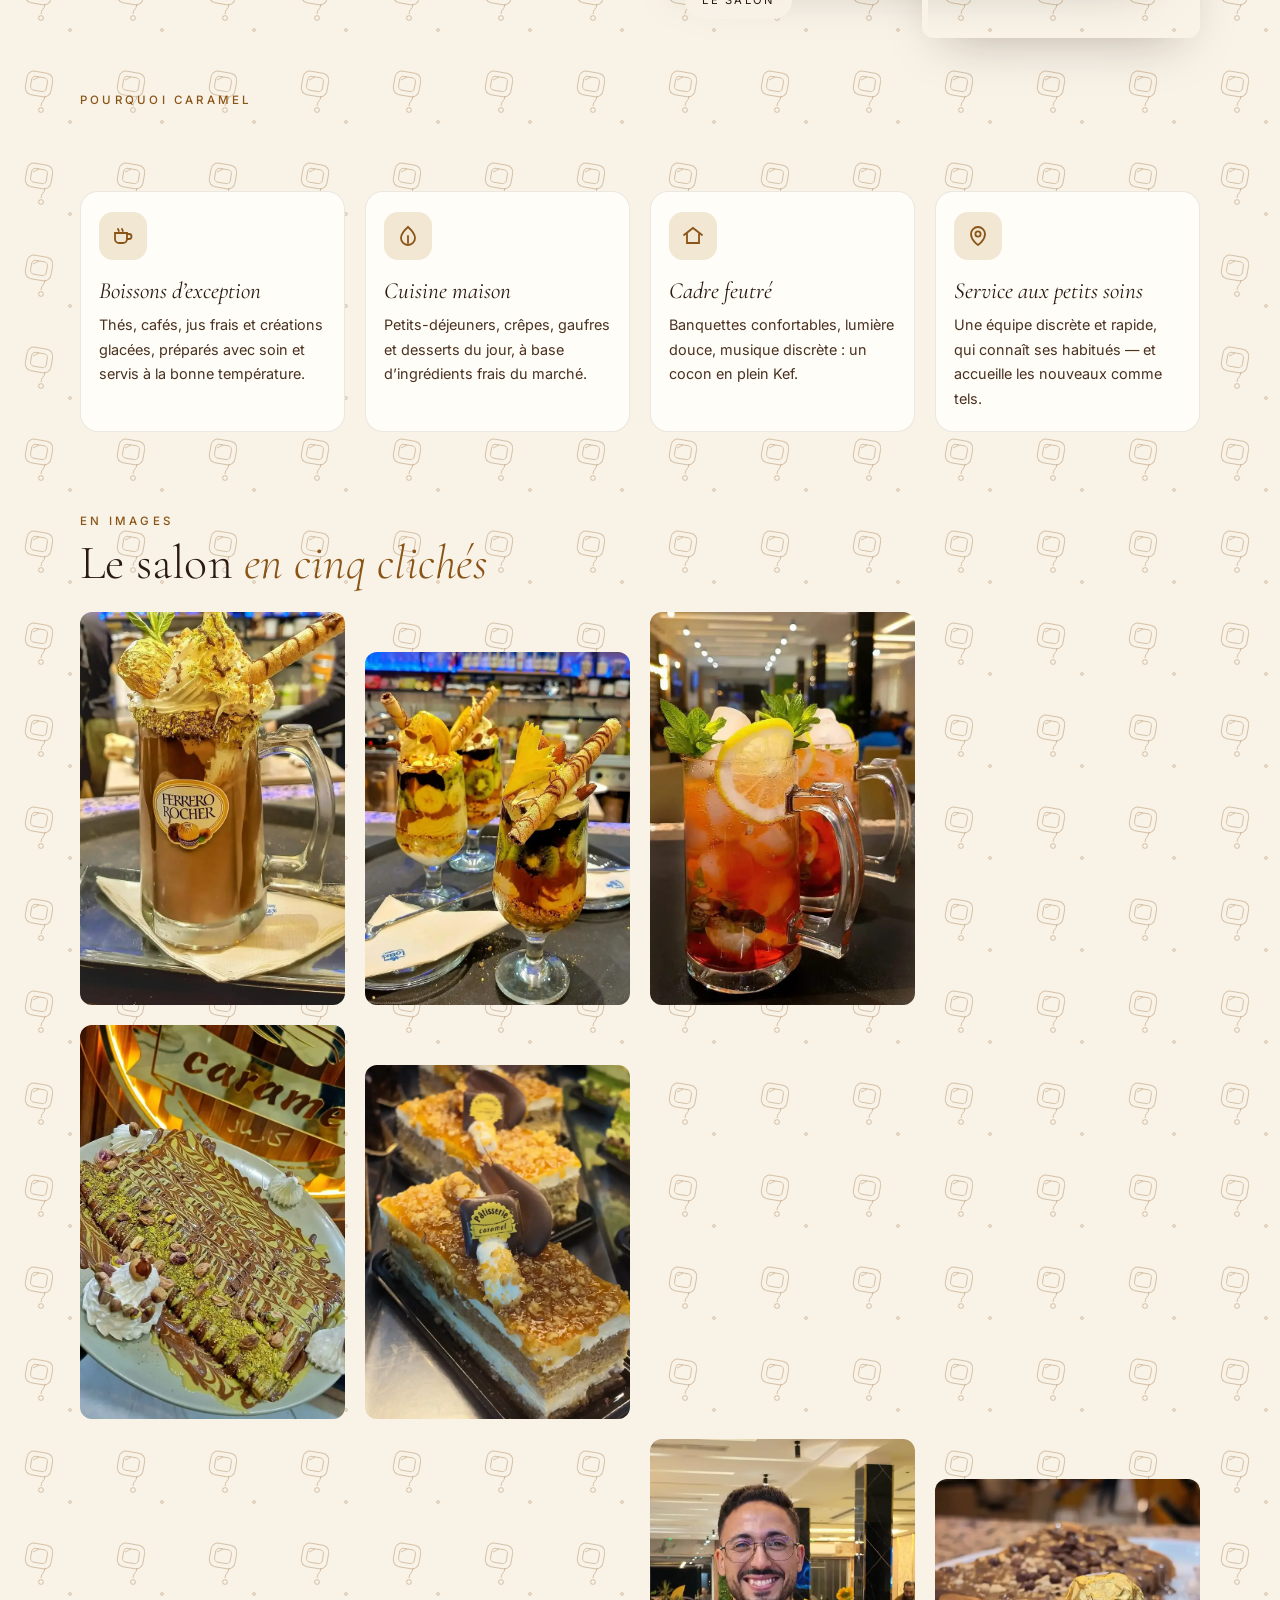
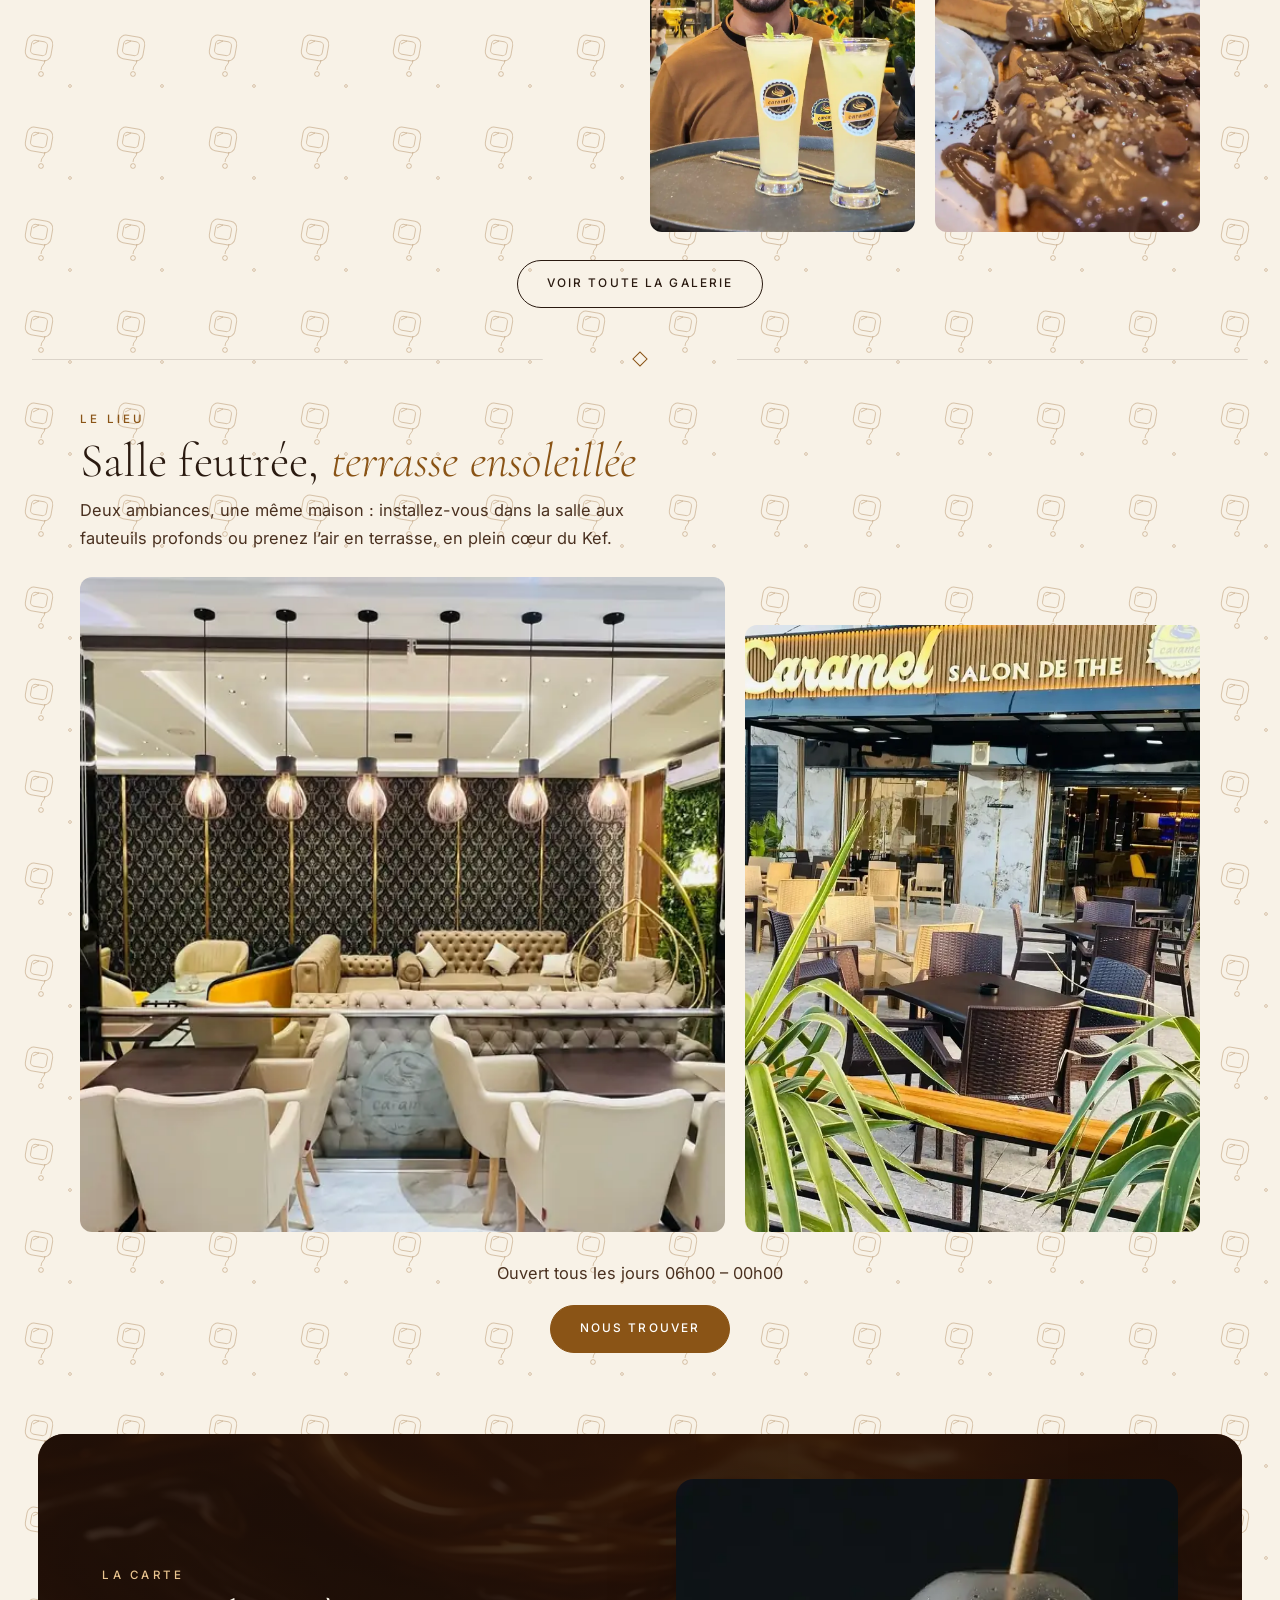
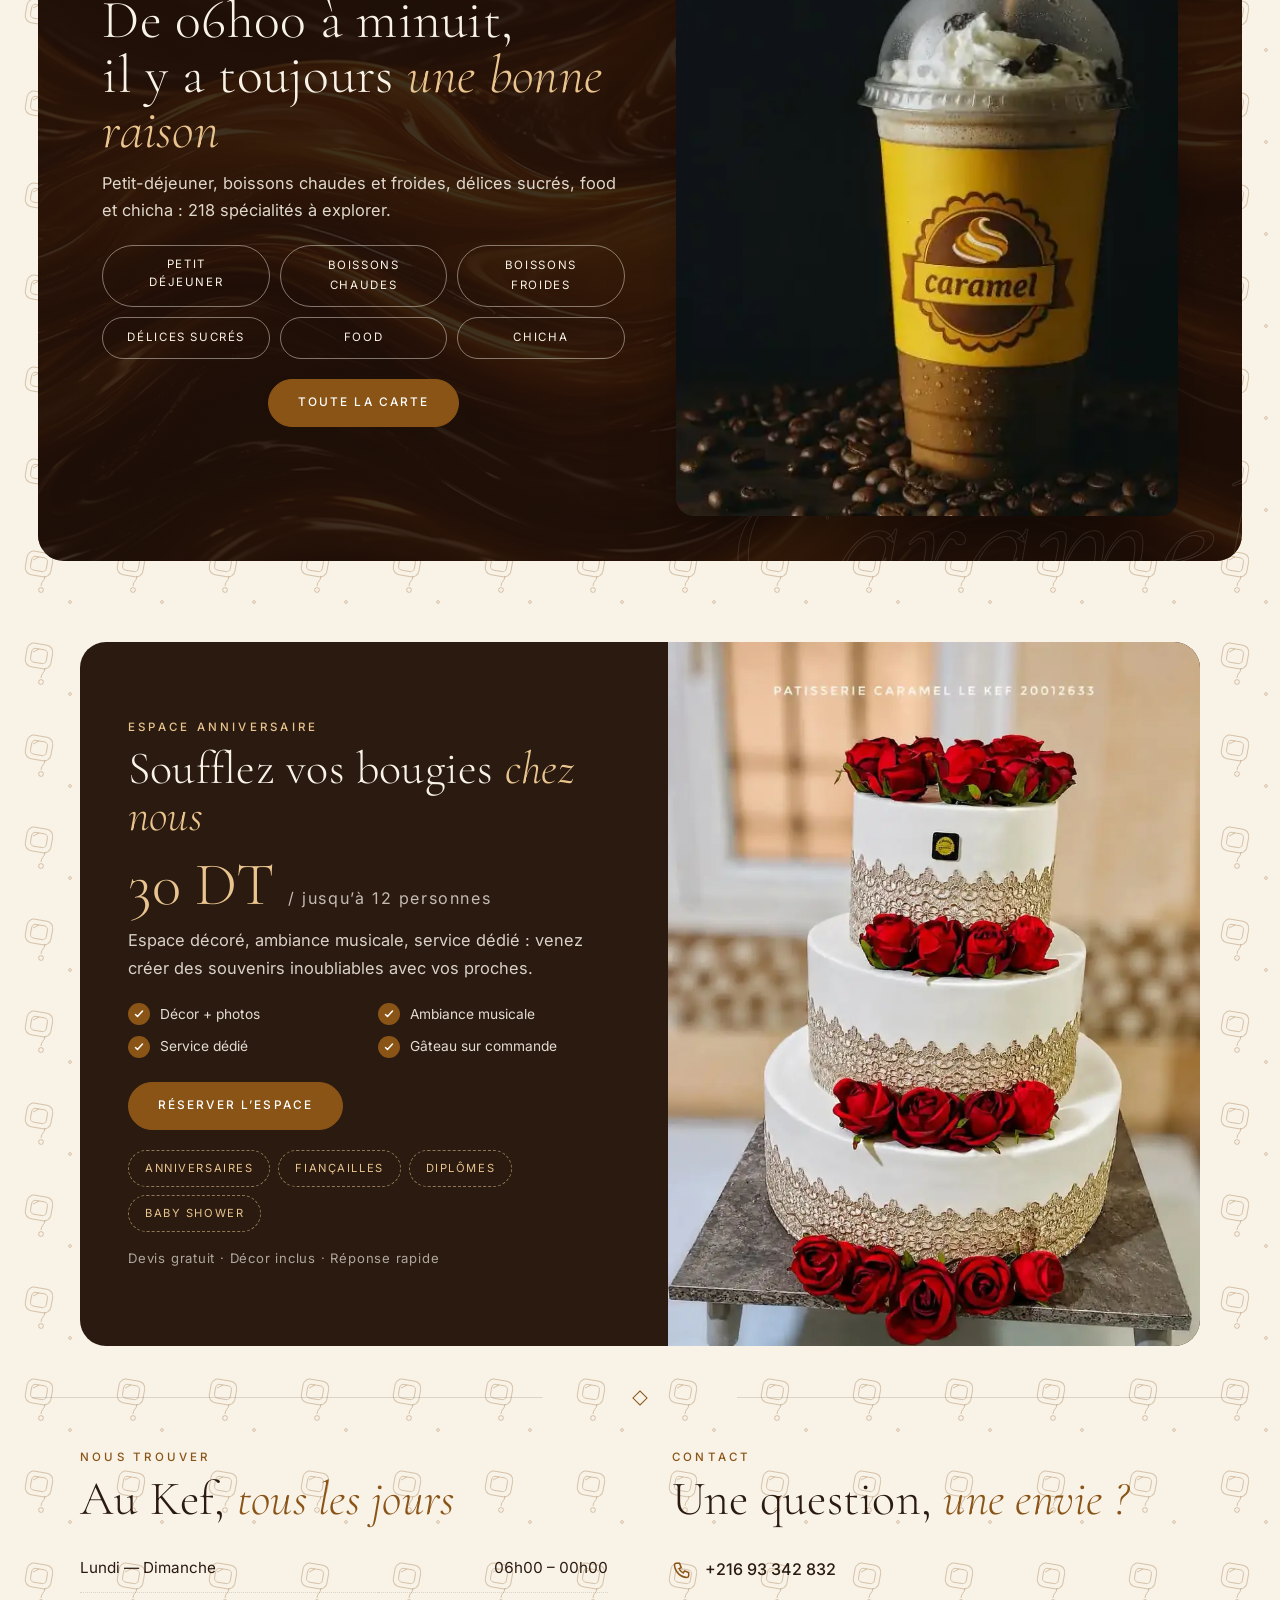
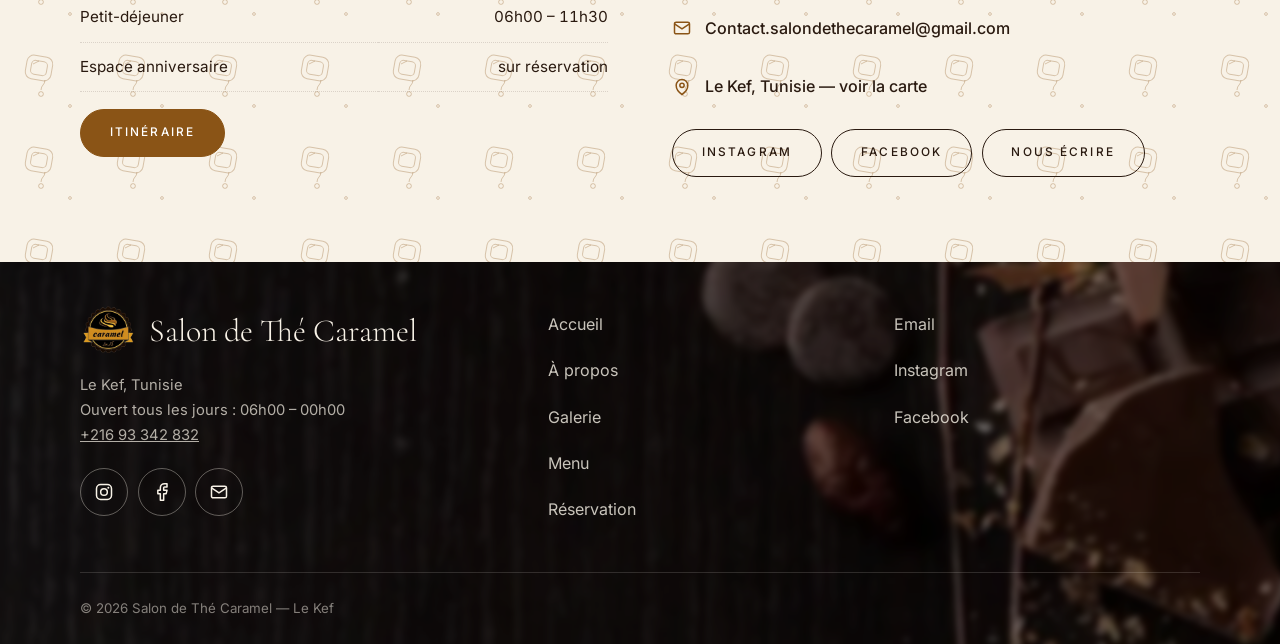
==== commit 23cb10f4: "Stacked Petit Dejeuner chip keeps original uppercase pill style" ====
--- a/index.html
+++ b/index.html
@@ -19,7 +19,7 @@
   <link rel="preload" href="assets/fonts/cormorant-garamond-latin-300-normal.woff2" as="font" type="font/woff2" crossorigin>
   <link rel="preload" href="assets/fonts/inter-latin-400-normal.woff2" as="font" type="font/woff2" crossorigin>
   <link rel="preload" href="images/hero-poster.webp" as="image" type="image/webp">
-  <link rel="stylesheet" href="assets/site.css?v=42">
+  <link rel="stylesheet" href="assets/site.css?v=43">
   <script type="application/ld+json">
   {"@context":"https://schema.org","@type":"CafeOrCoffeeShop","name":"Salon de Thé Caramel","address":{"@type":"PostalAddress","addressLocality":"Le Kef","addressCountry":"TN"},"telephone":"+21693342832","openingHours":"Mo-Su 06:00-24:00","servesCuisine":["Tea","Coffee","Desserts","Juice"],"priceRange":"DT","acceptsReservations":"True"}
   </script>
--- a/assets/site.css
+++ b/assets/site.css
@@ -123,7 +123,7 @@
 .band .chips a{text-align:center;justify-content:center}
 @media(max-width:760px){.band .chips{grid-template-columns:repeat(2,1fr)}.band .chips a{white-space:normal}}
 /* stacked two-line chip: "Petit" over "déjeuner", like the mockup */
-.band .chips a.stack{text-transform:none;text-align:center;line-height:1.55}
+.band .chips a.stack{text-align:center;line-height:1.55}
 .band-grid{display:grid;grid-template-columns:1.02fr .98fr;gap:clamp(2rem,4vw,3.5rem);align-items:center}
 .band-grid .dish{margin:0}
 .band-grid .dish img{width:100%;border-radius:var(--r);box-shadow:0 24px 60px -20px rgba(0,0,0,.55)}
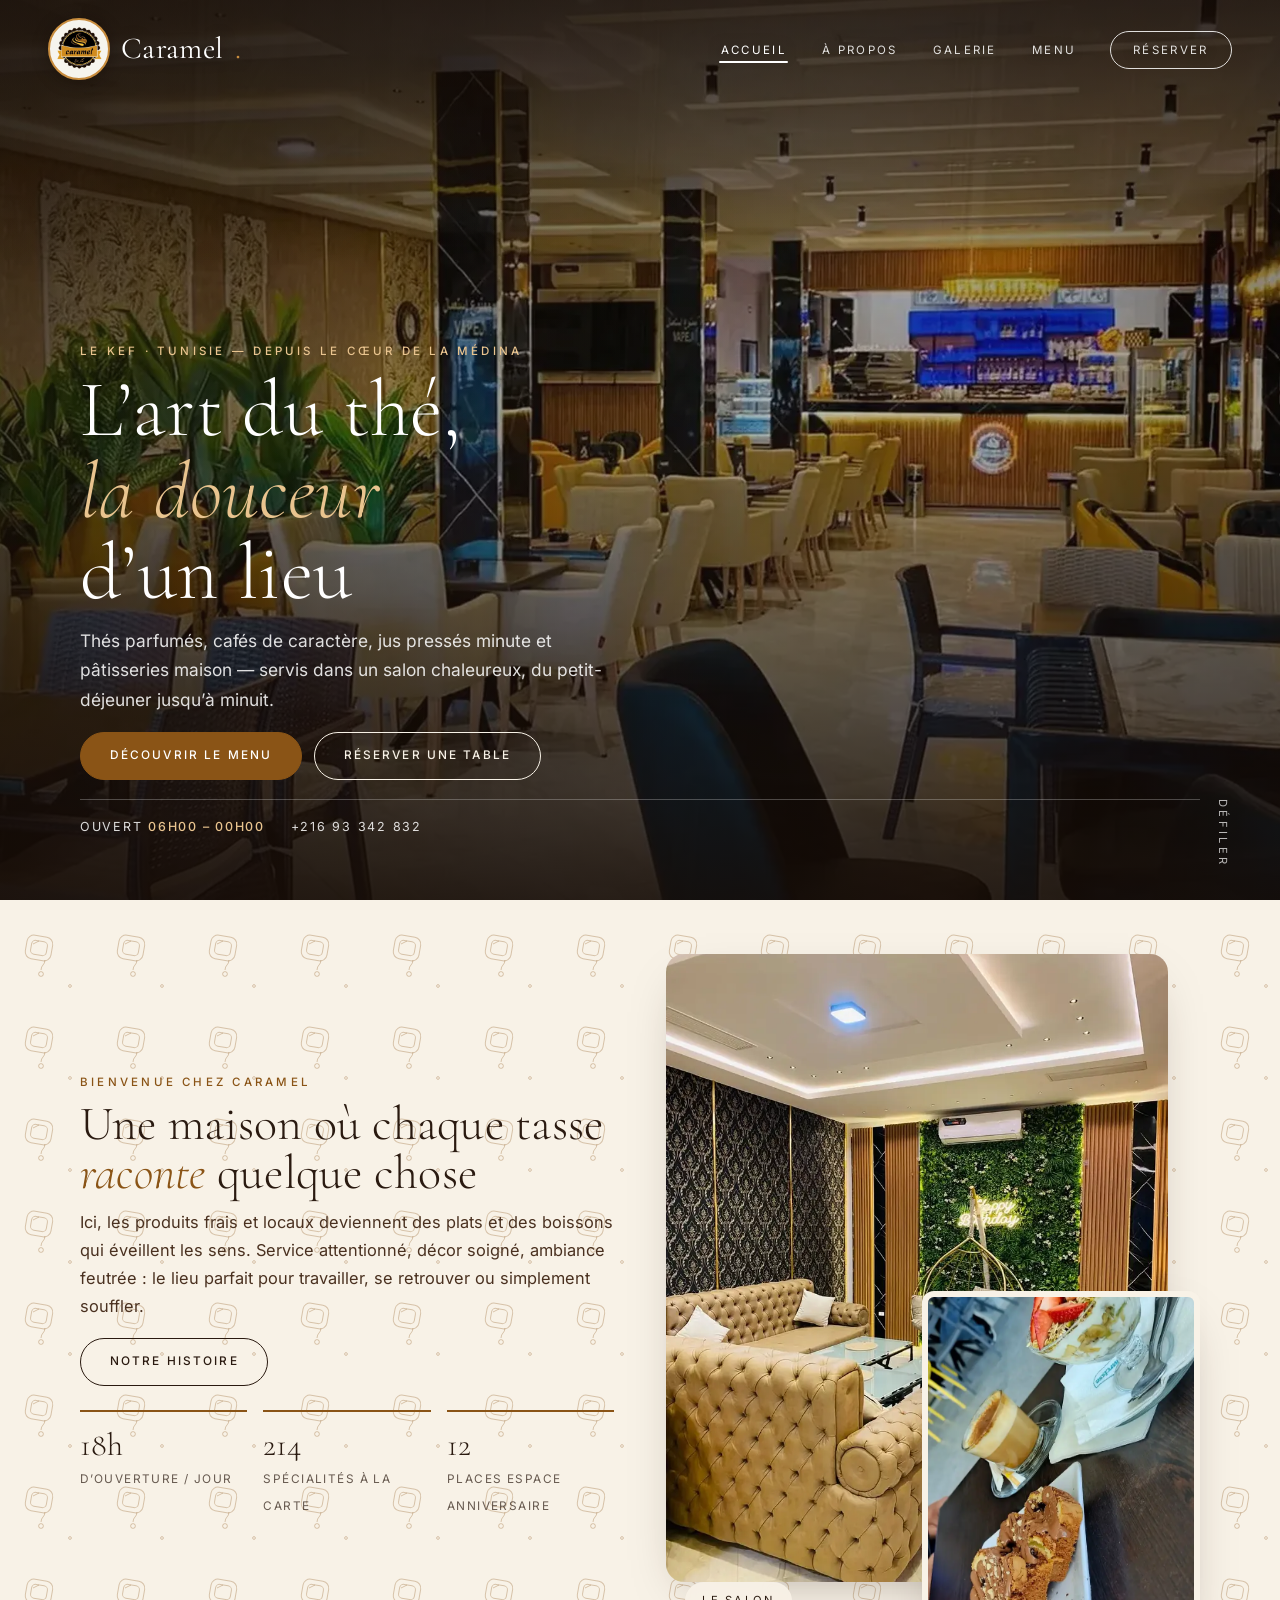
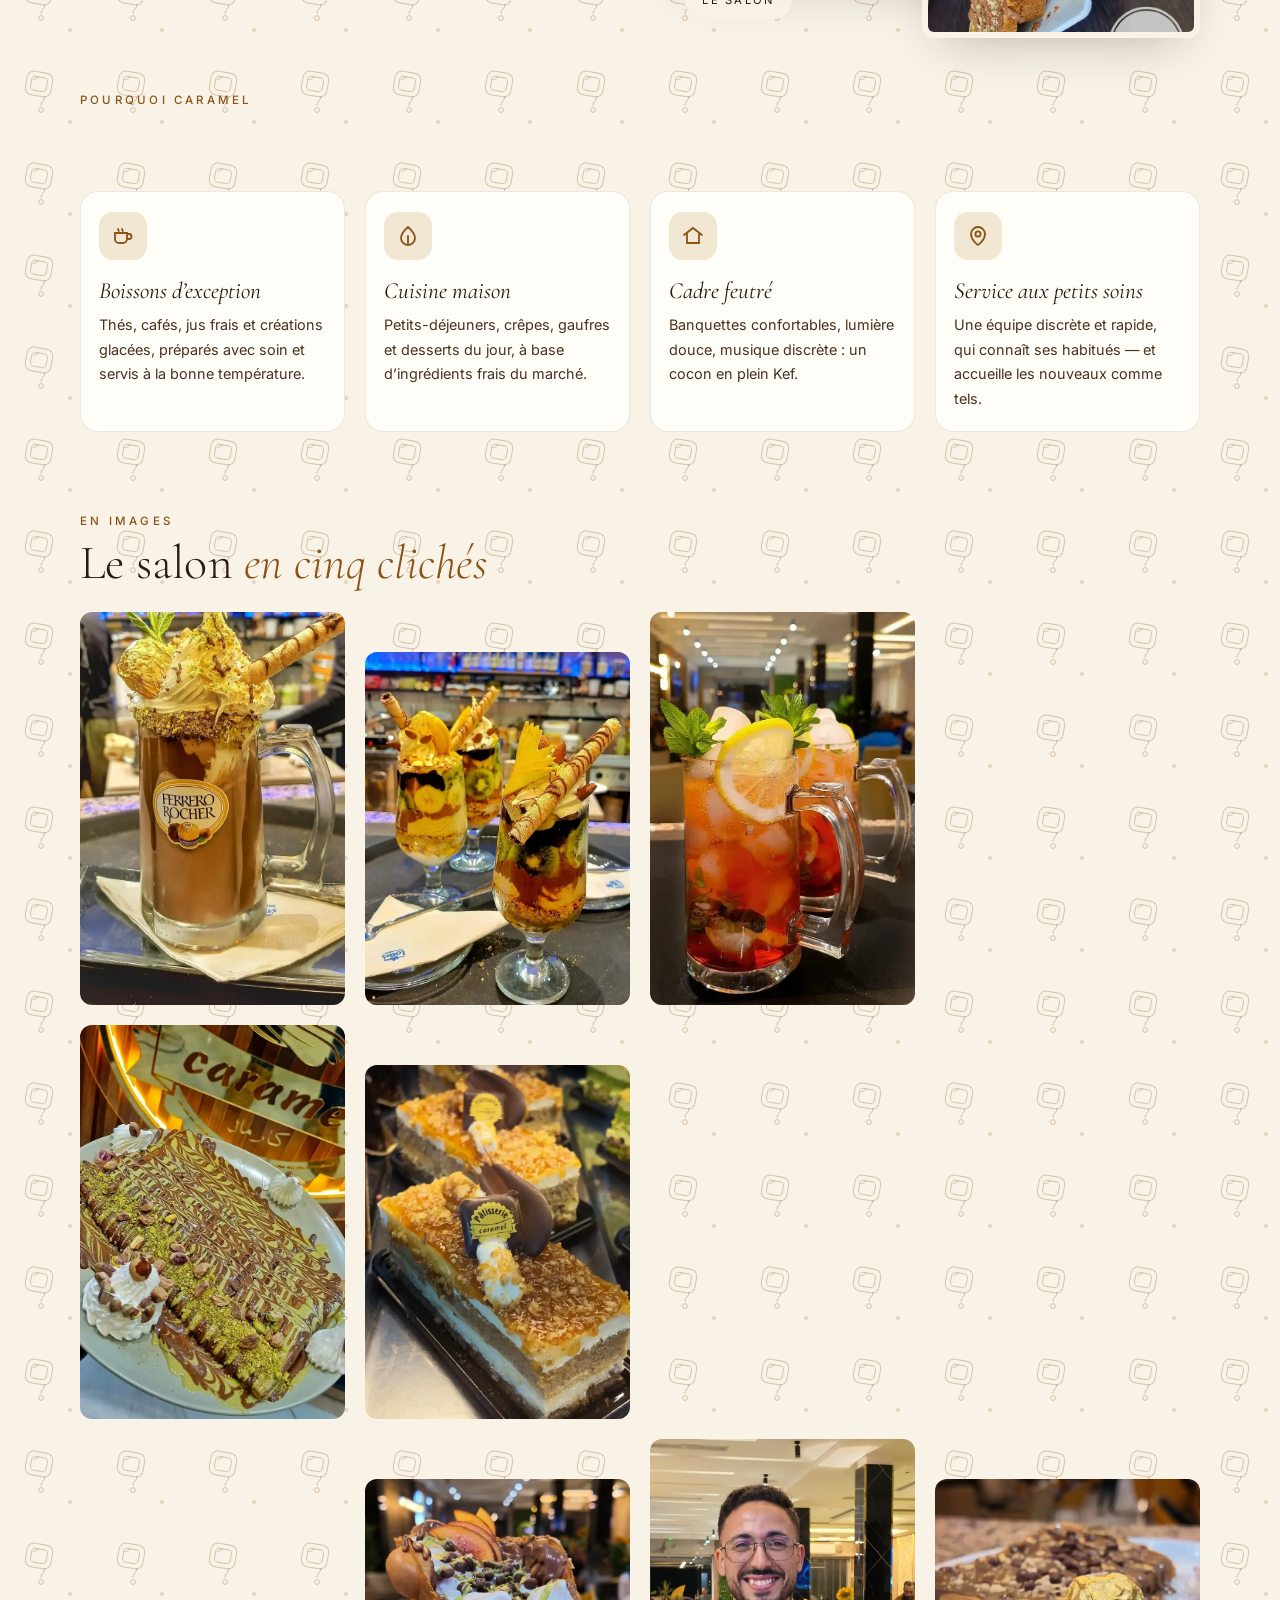
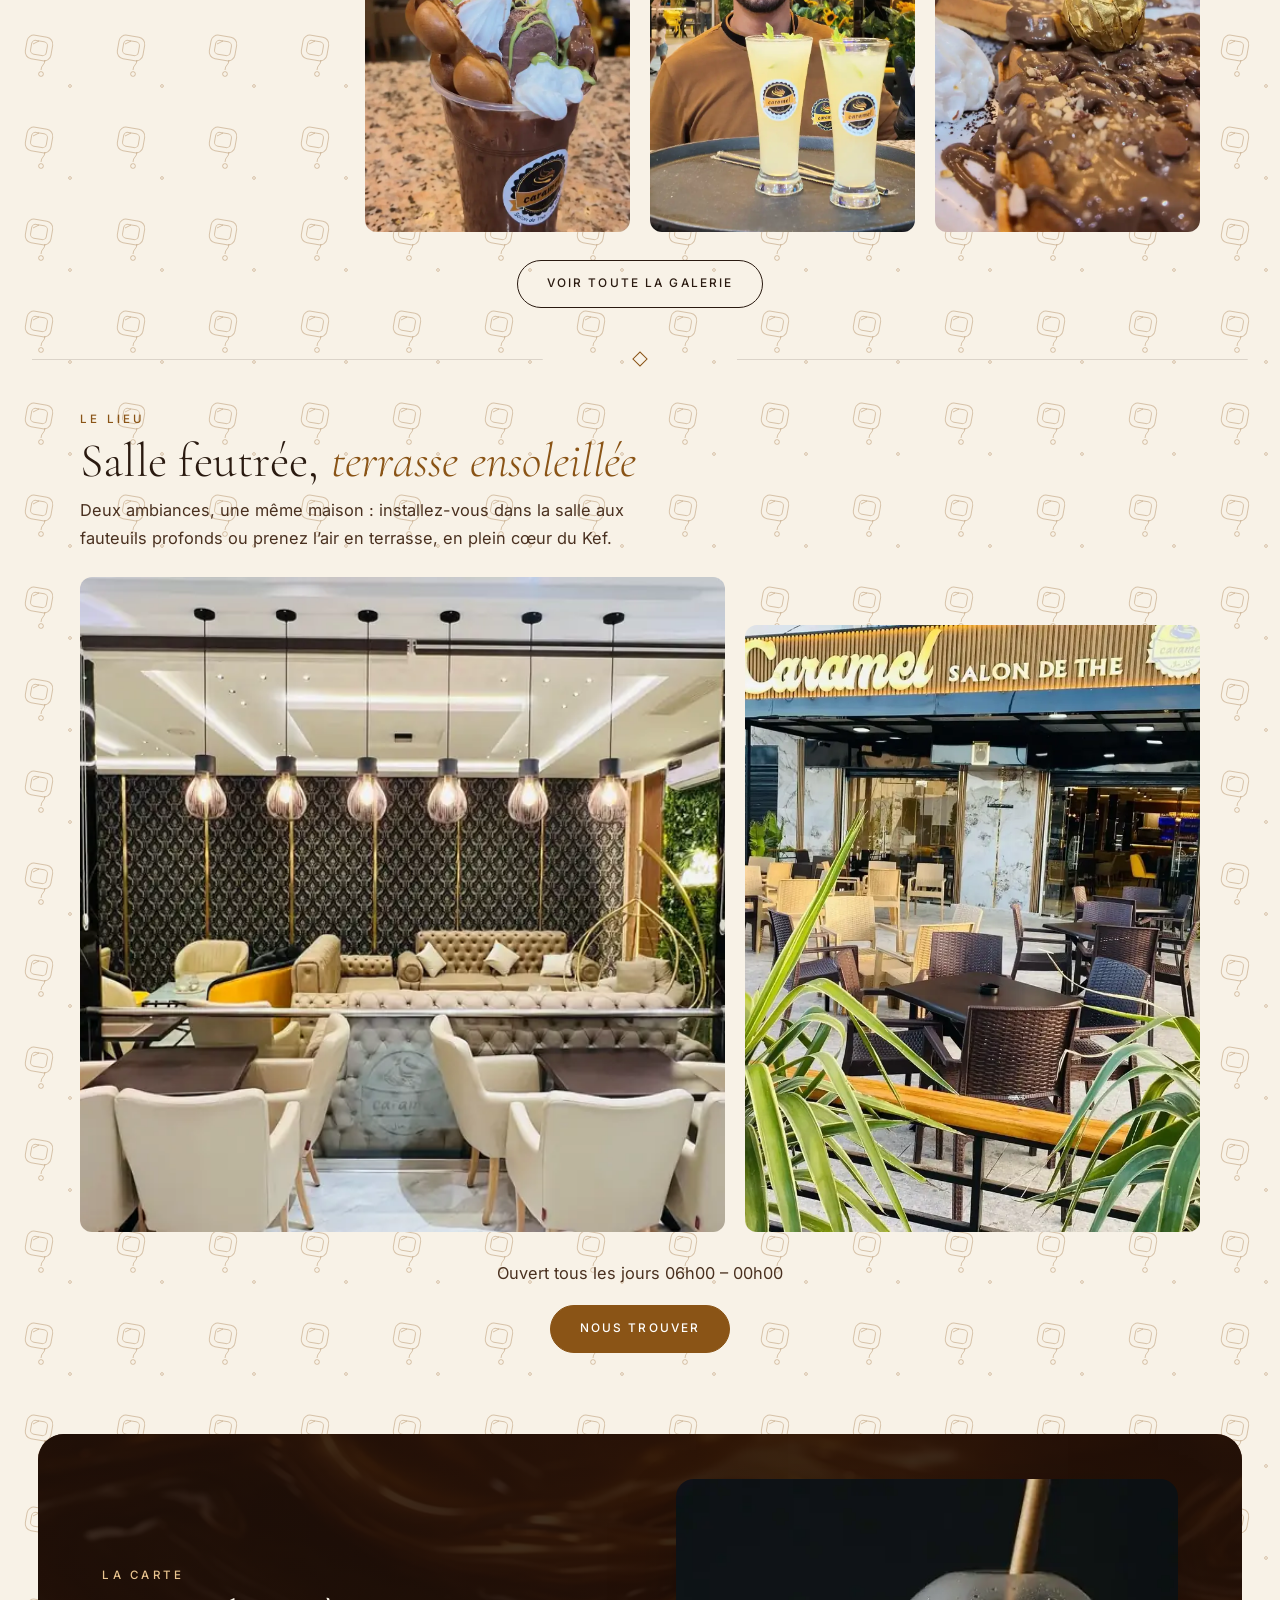
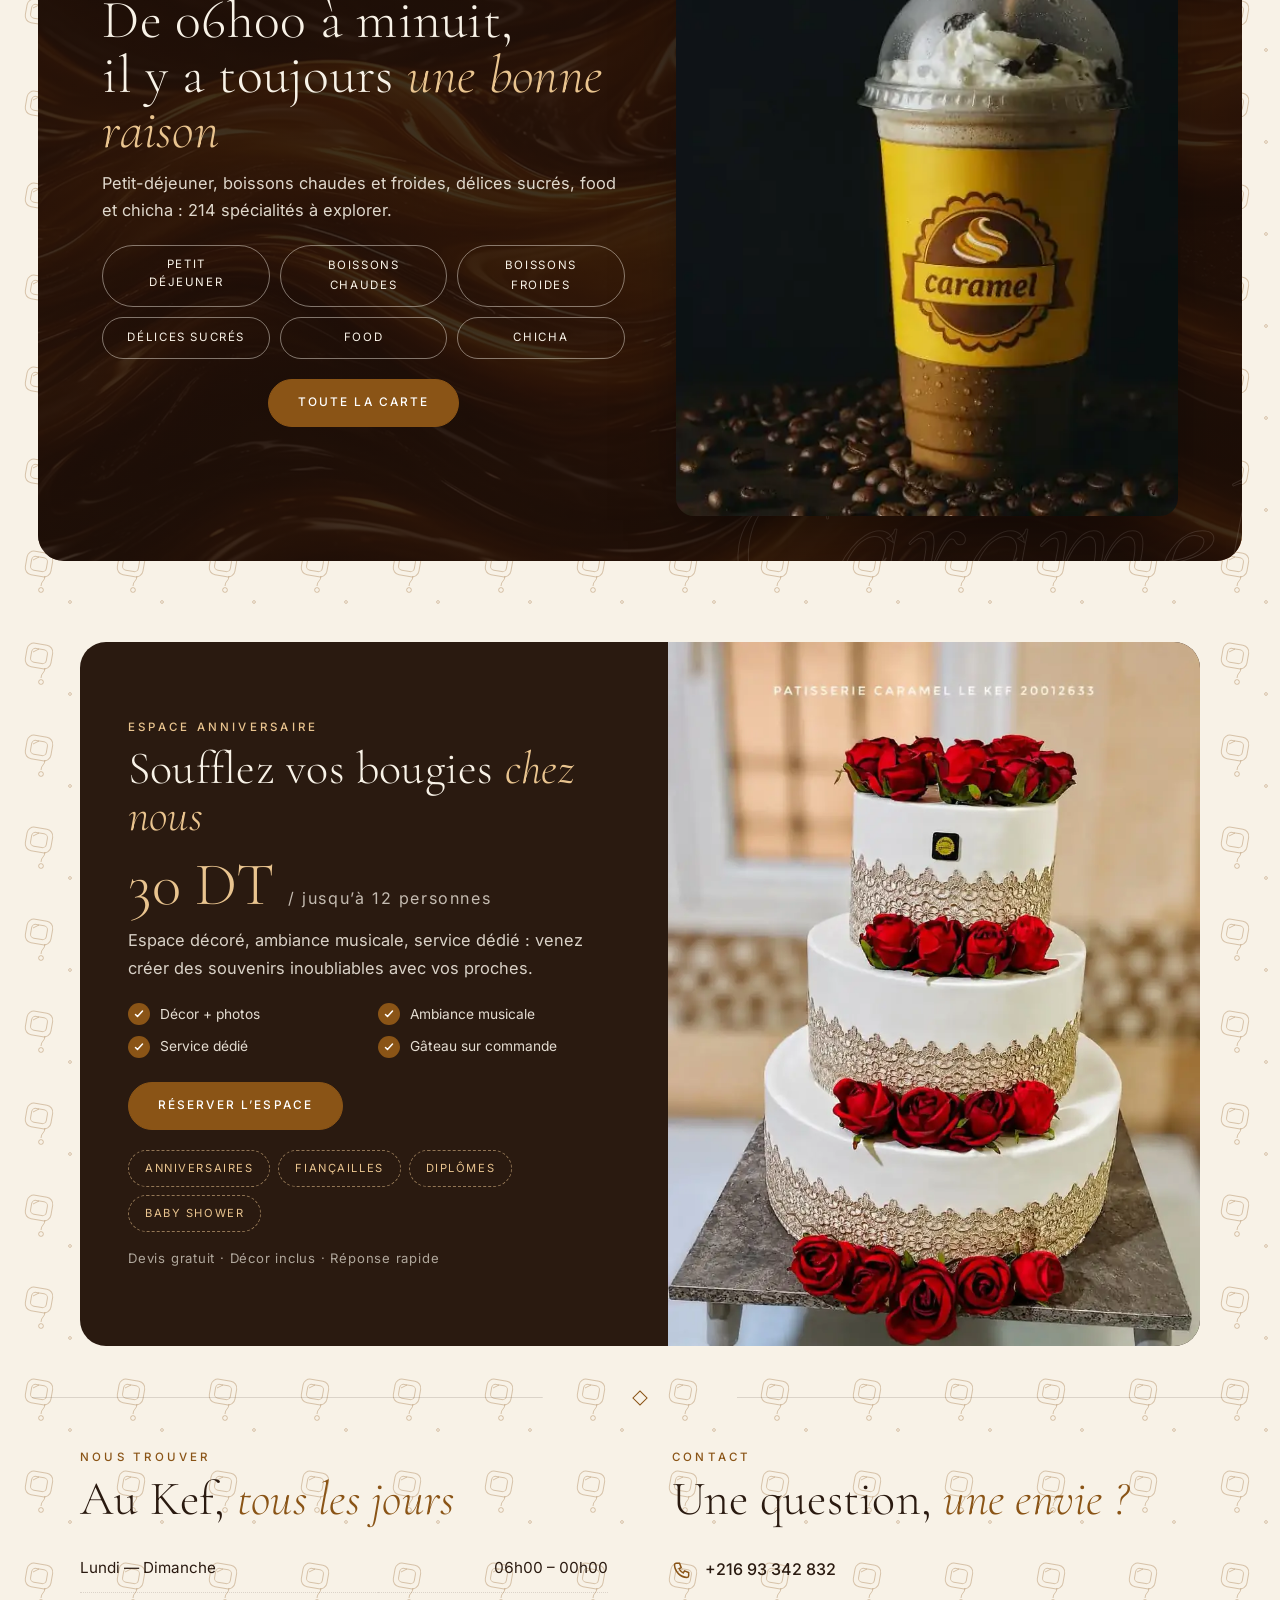
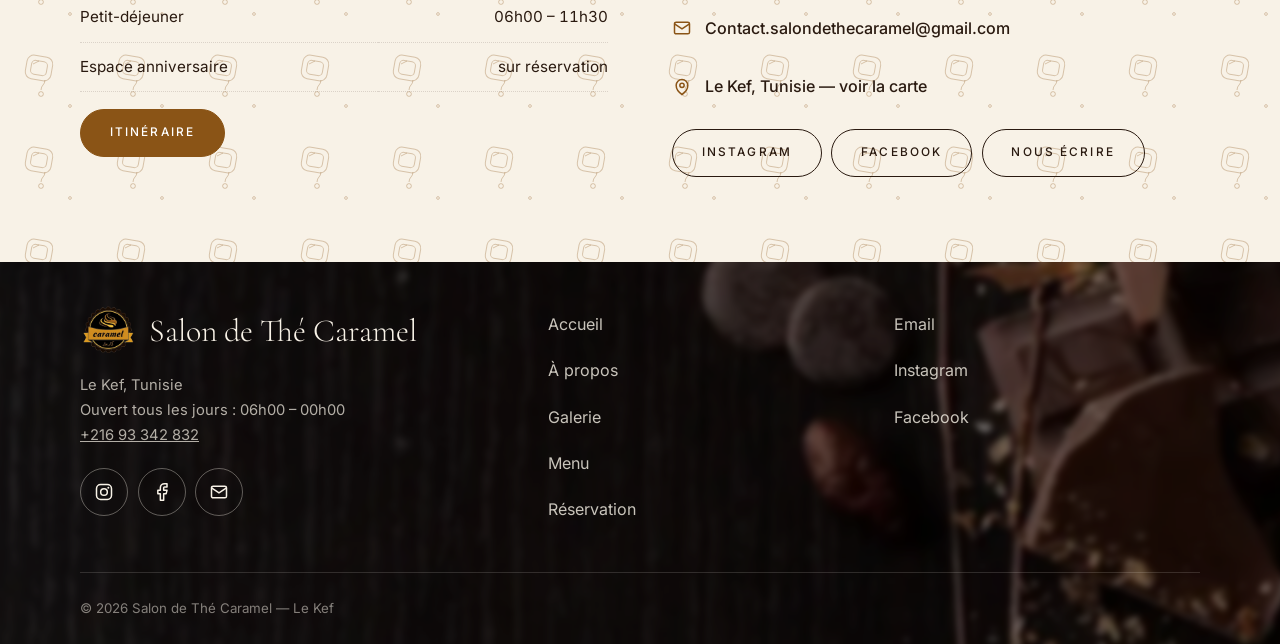
==== commit 48e710e2: "Remove 4 exact-duplicate menu items, sync counts to 214" ====
--- a/index.html
+++ b/index.html
@@ -79,7 +79,7 @@
           <div class="btn-row rv"><a class="btn" href="prop.html">Notre histoire</a></div>
           <div class="stats rv">
             <div class="stat"><b>18h</b><span>d’ouverture / jour</span></div>
-            <div class="stat"><b>218</b><span>spécialités à la carte</span></div>
+            <div class="stat"><b>214</b><span>spécialités à la carte</span></div>
             <div class="stat"><b>12</b><span>places espace anniversaire</span></div>
           </div>
         </div>
@@ -166,7 +166,7 @@
           <div>
             <p class="k rv" style="color:var(--gold)">La carte</p>
             <h2 class="d rv">De 06h00 à minuit,<br>il y a toujours <em style="color:var(--gold)">une bonne raison</em></h2>
-            <p class="lead rv">Petit-déjeuner, boissons chaudes et froides, délices sucrés, food et chicha : 218 spécialités à explorer.</p>
+            <p class="lead rv">Petit-déjeuner, boissons chaudes et froides, délices sucrés, food et chicha : 214 spécialités à explorer.</p>
             <div class="chips rv">
               <a class="stack" href="m.html#pdej">Petit<br>déjeuner</a><a href="m.html#chaud">Boissons chaudes</a><a href="m.html#froid">Boissons froides</a><a href="m.html#delice">Délices sucrés</a><a href="m.html#food">Food</a><a href="m.html#chicha">Chicha</a>
             </div>
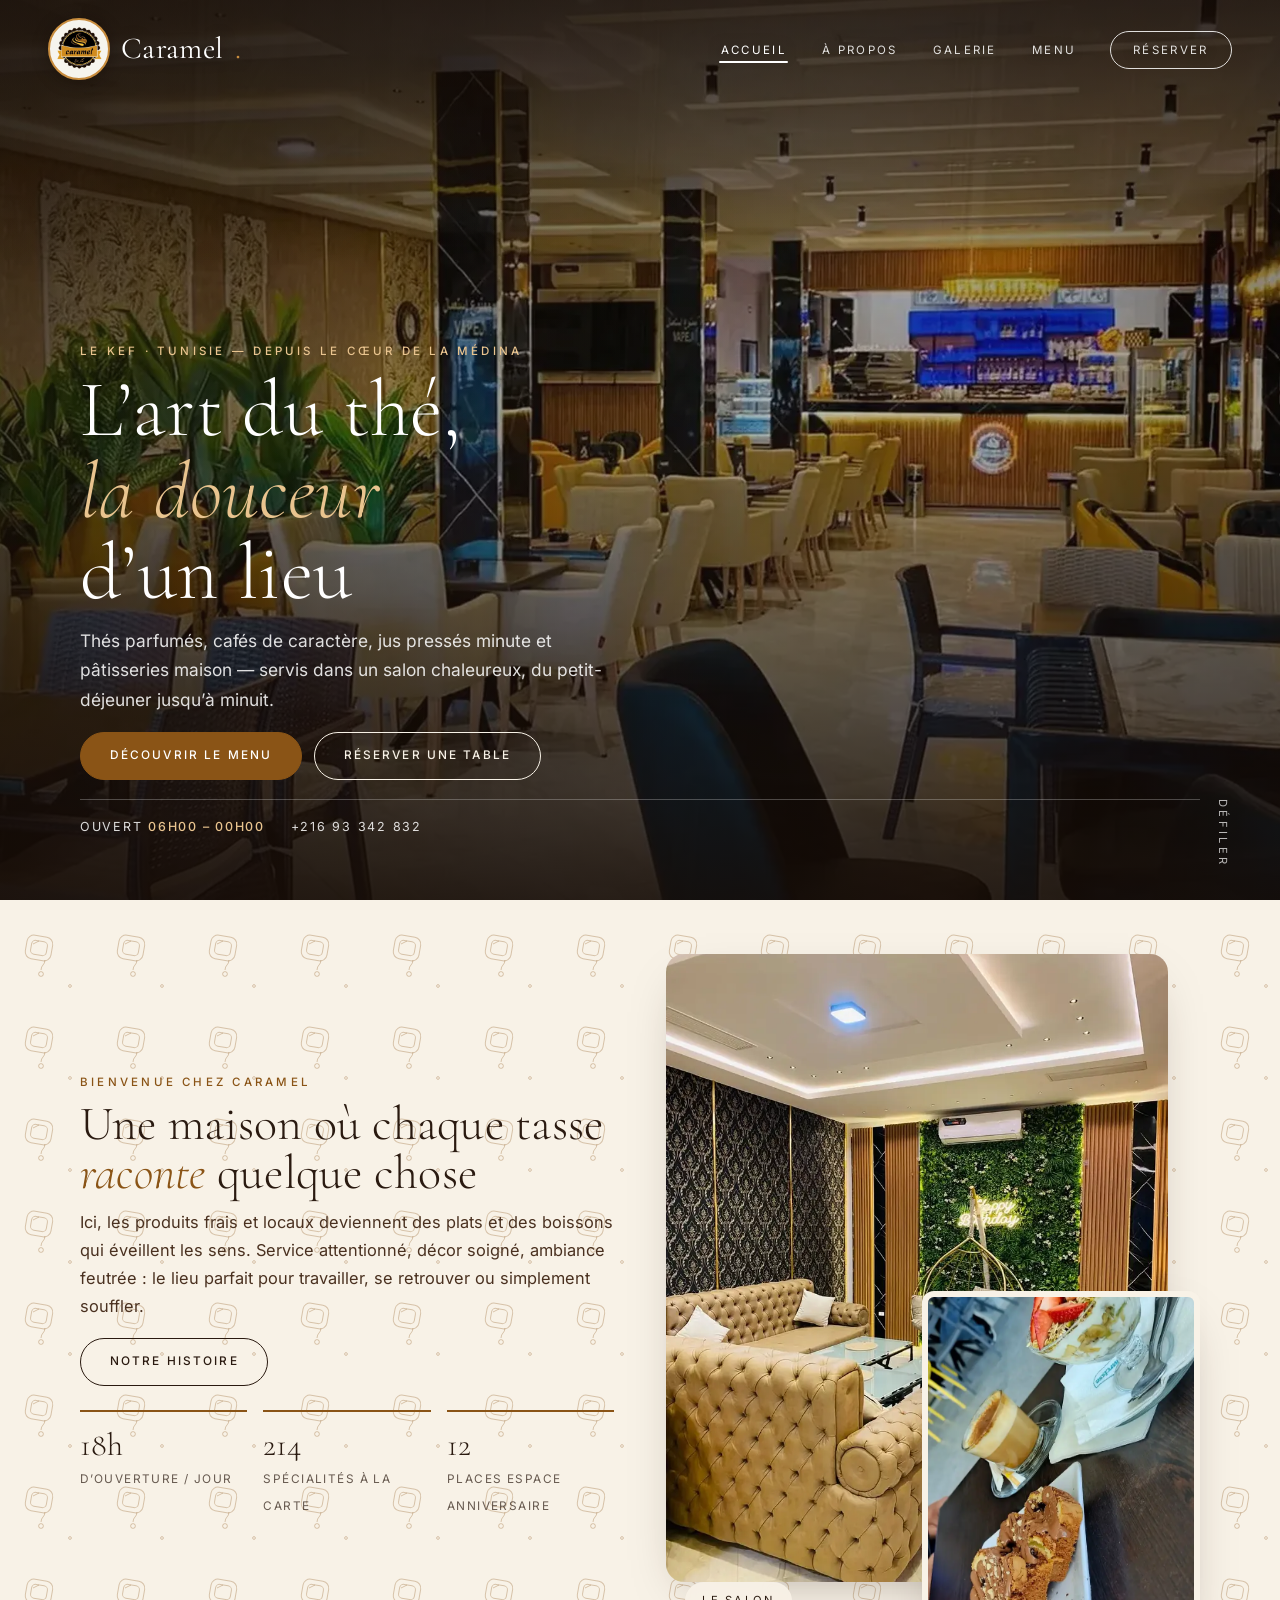
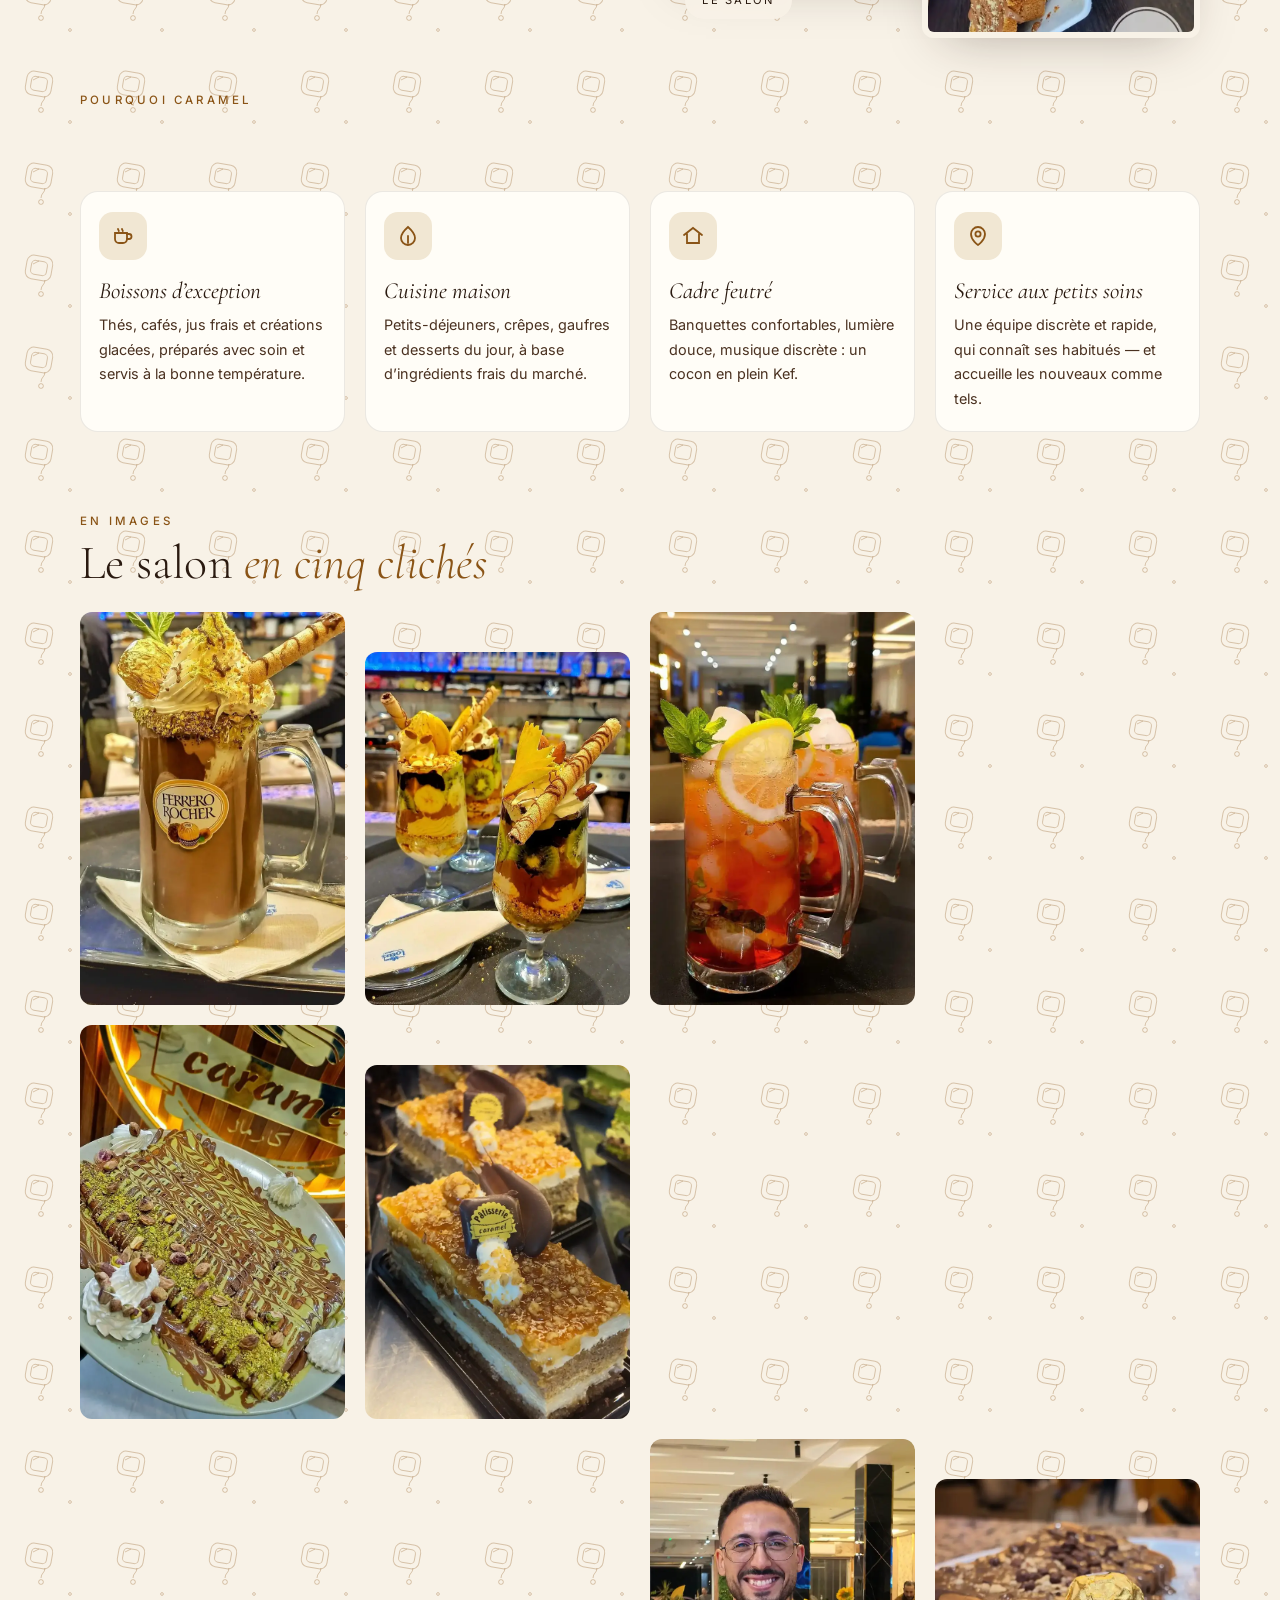
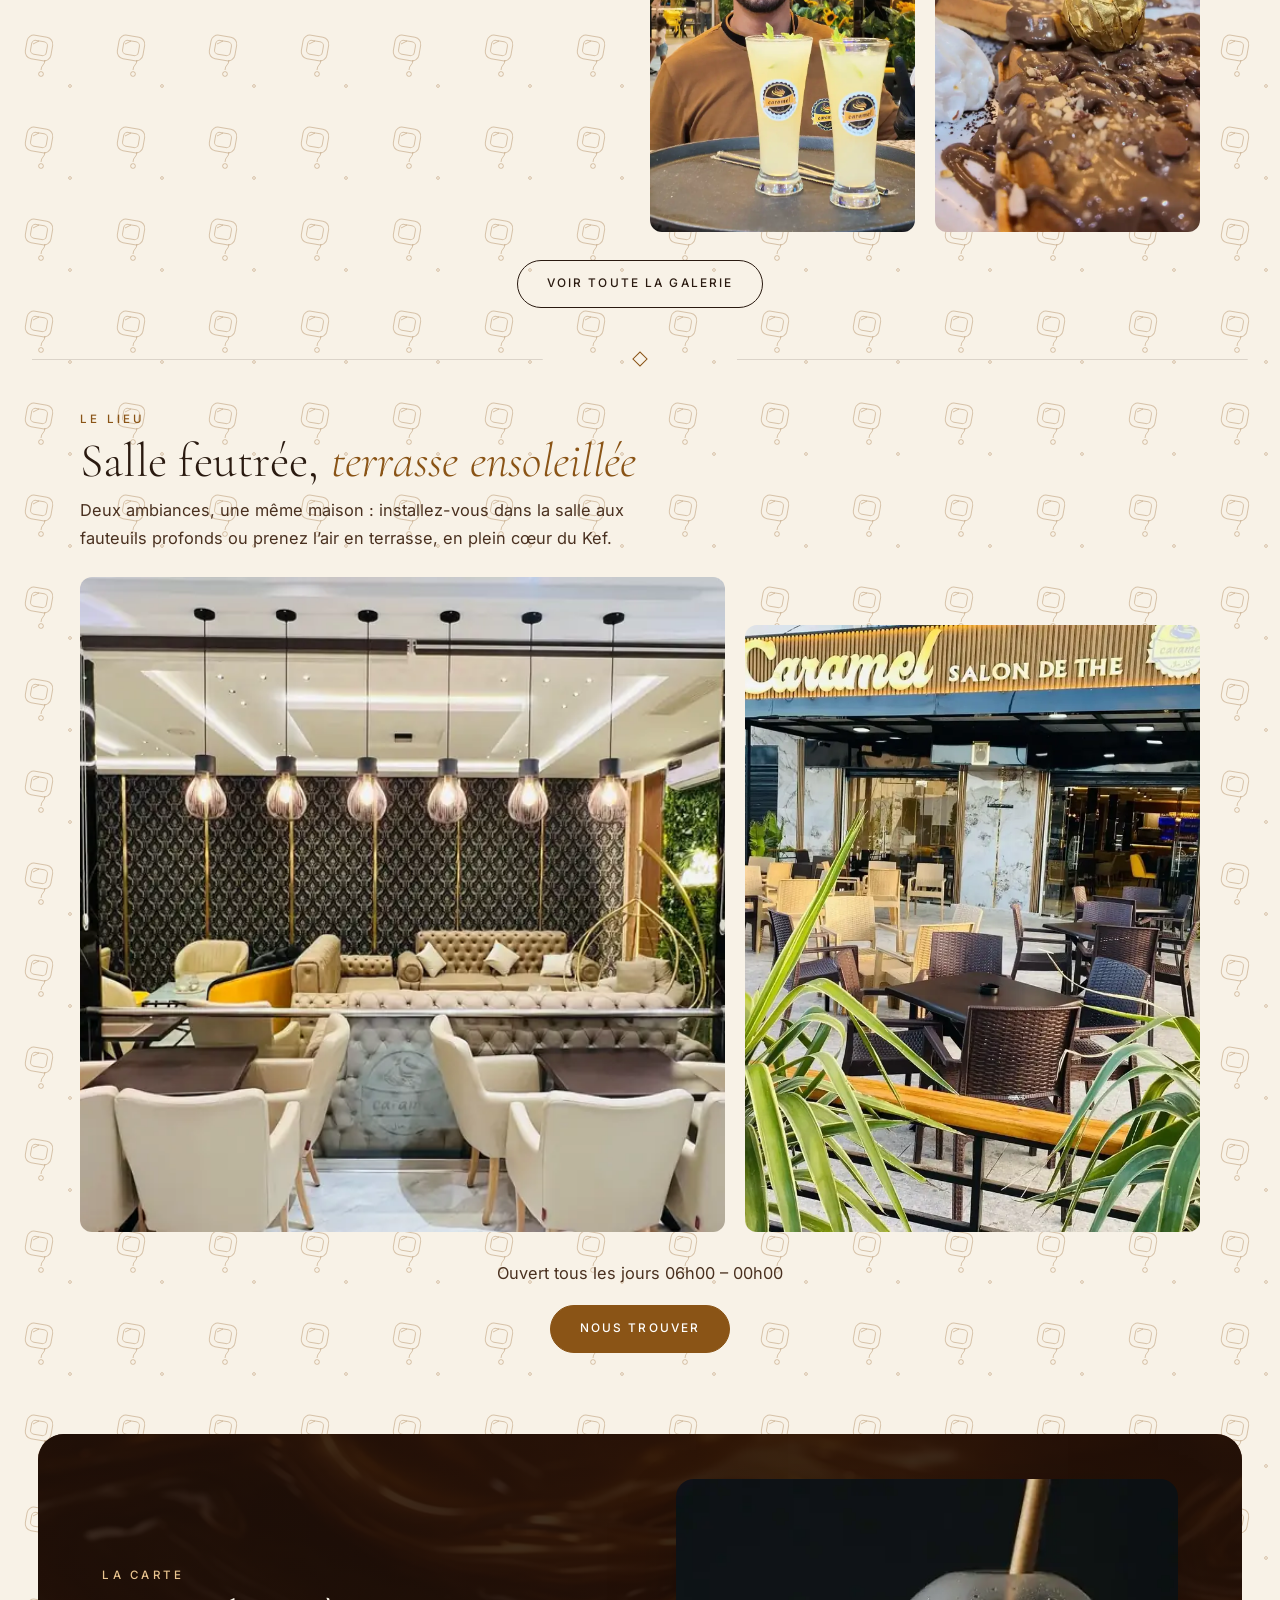
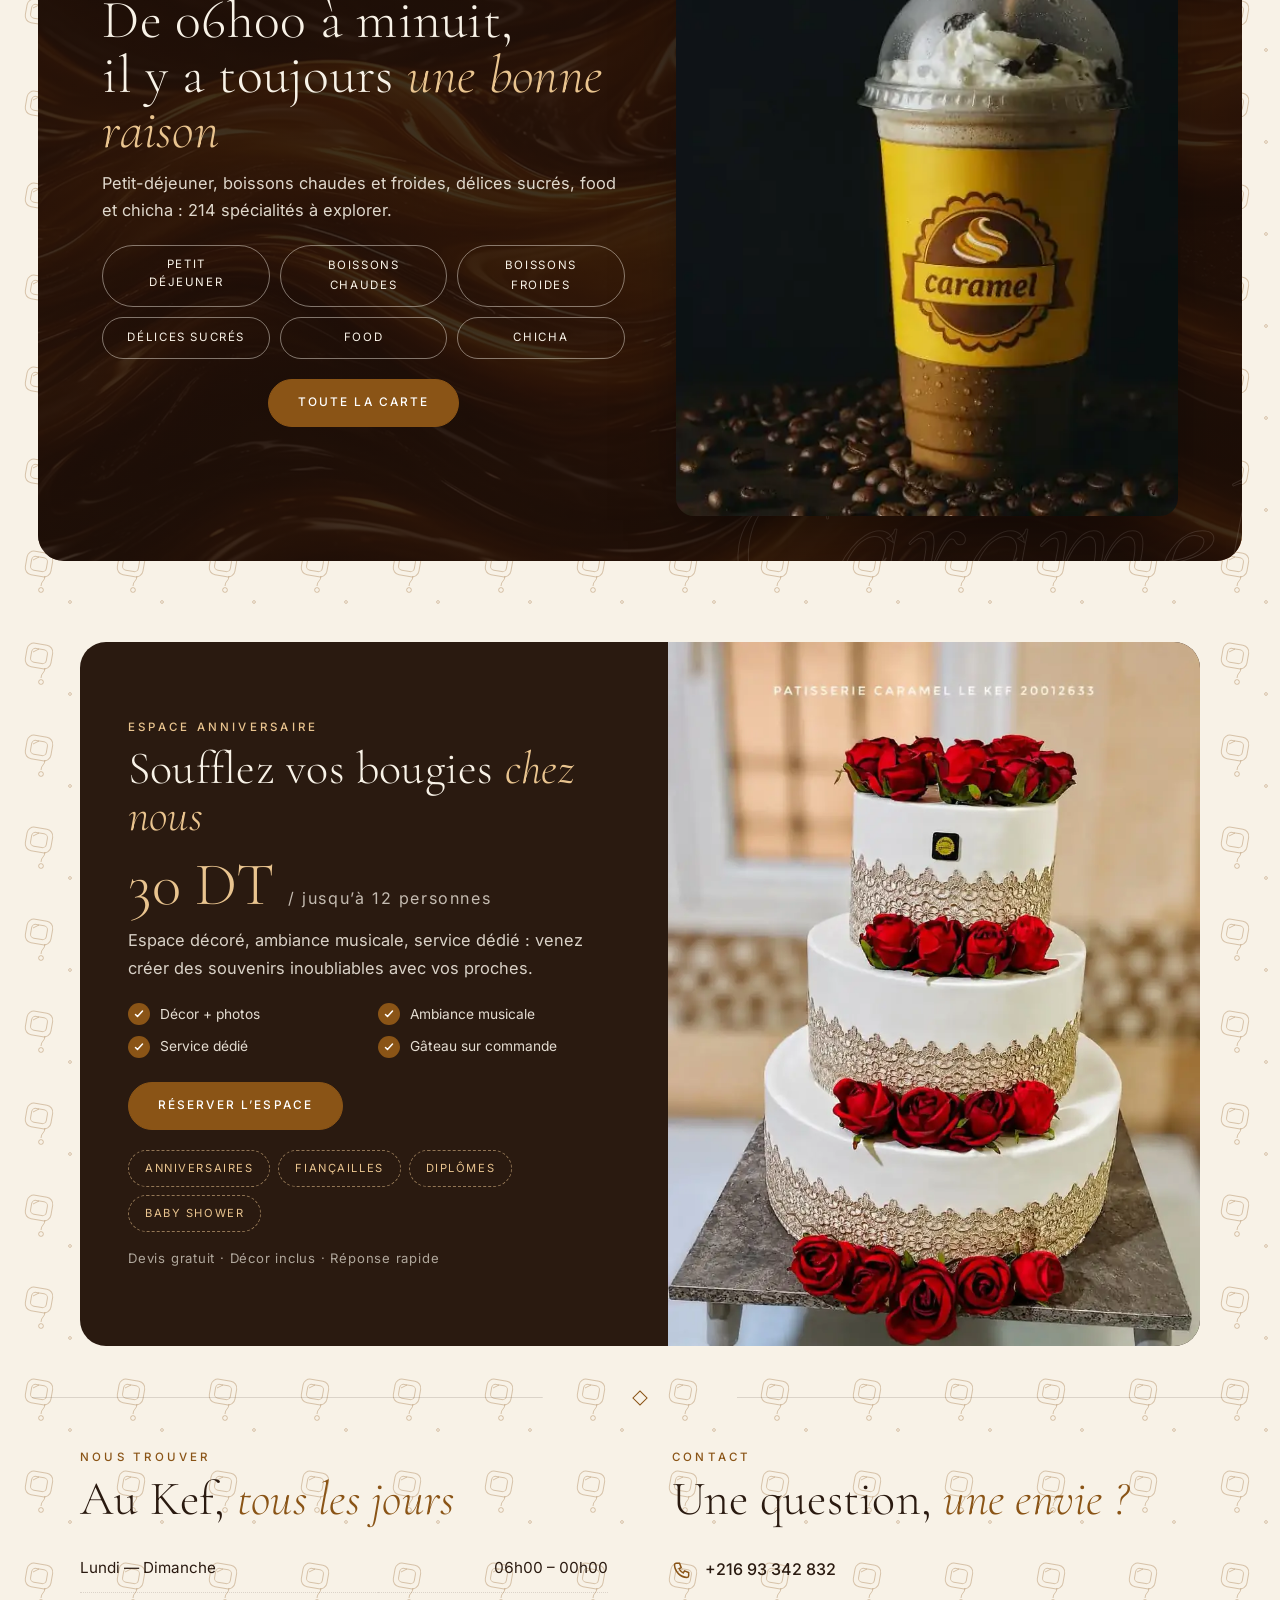
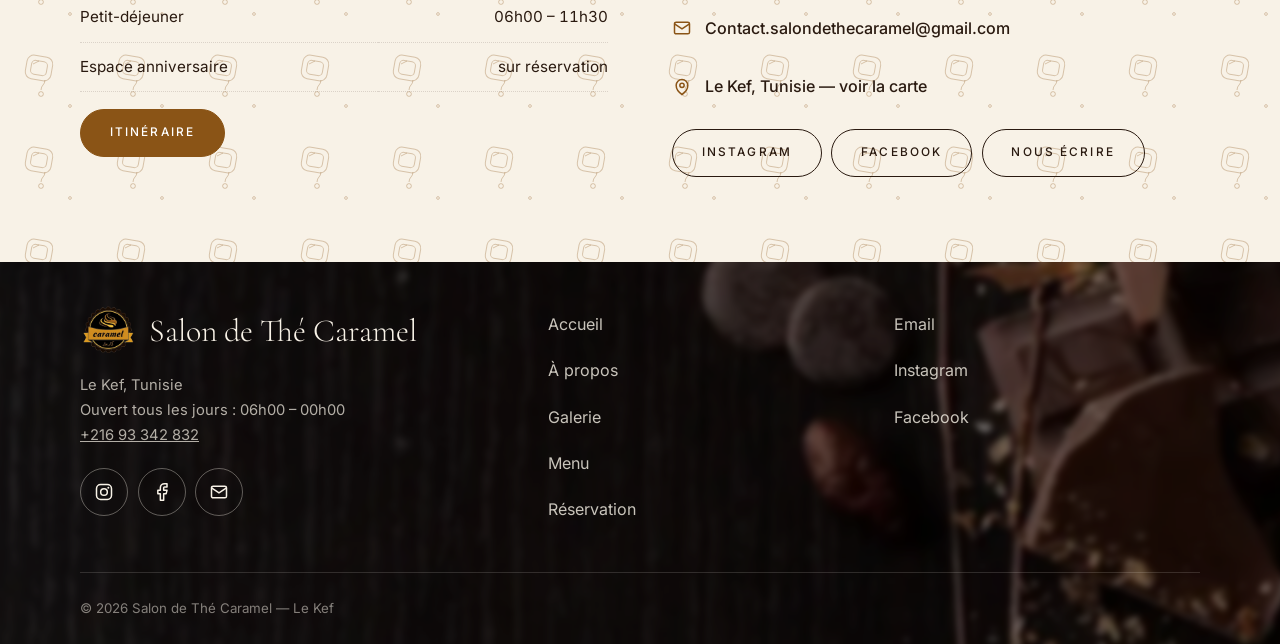
==== commit b72e045c: "Phone-only menu centering: even inset, single column, no shift" ====
--- a/index.html
+++ b/index.html
@@ -19,7 +19,7 @@
   <link rel="preload" href="assets/fonts/cormorant-garamond-latin-300-normal.woff2" as="font" type="font/woff2" crossorigin>
   <link rel="preload" href="assets/fonts/inter-latin-400-normal.woff2" as="font" type="font/woff2" crossorigin>
   <link rel="preload" href="images/hero-poster.webp" as="image" type="image/webp">
-  <link rel="stylesheet" href="assets/site.css?v=43">
+  <link rel="stylesheet" href="assets/site.css?v=45">
   <script type="application/ld+json">
   {"@context":"https://schema.org","@type":"CafeOrCoffeeShop","name":"Salon de Thé Caramel","address":{"@type":"PostalAddress","addressLocality":"Le Kef","addressCountry":"TN"},"telephone":"+21693342832","openingHours":"Mo-Su 06:00-24:00","servesCuisine":["Tea","Coffee","Desserts","Juice"],"priceRange":"DT","acceptsReservations":"True"}
   </script>
@@ -257,6 +257,6 @@
       <small>© <span data-year>2026</span> Salon de Thé Caramel — Le Kef</small>
     </div>
   </footer>
-  <script src="assets/site.js?v=27"></script>
+  <script src="assets/site.js?v=28"></script>
 </body>
 </html>
--- a/assets/site.css
+++ b/assets/site.css
@@ -199,20 +199,20 @@
 .menu-tools .row{display:flex;gap:.8rem;align-items:center;flex-wrap:wrap}
 .search{flex:1;min-width:220px;display:flex;align-items:center;gap:.6rem;background:var(--card);border:1px solid var(--line);border-radius:999px;padding:.35rem .35rem .35rem 1.1rem}
 .search svg{width:18px;height:18px;color:var(--car);flex:none}
-.search input{border:0;background:none;flex:1;font:inherit;min-height:44px;color:var(--choc)}
+.search input{border:0;background:none;flex:1;min-width:0;width:100%;font:inherit;min-height:44px;color:var(--choc)}
 .search input:focus{outline:none}
 .search:focus-within{outline:3px solid var(--car-bright);outline-offset:2px}
-.cats{display:flex;gap:.5rem;overflow-x:auto;padding:.4rem 0;scrollbar-width:none;touch-action:pan-x;overscroll-behavior-x:contain;-webkit-overflow-scrolling:touch}
+.cats{display:flex;gap:.5rem;overflow-x:auto;padding:.4rem 0;scrollbar-width:none;touch-action:pan-x pan-y;overscroll-behavior-x:contain;-webkit-overflow-scrolling:touch}
 .cats::-webkit-scrollbar{display:none}
 .cats a{white-space:nowrap;border:1px solid var(--line);border-radius:999px;padding:.6rem 1.1rem;font-size:.72rem;letter-spacing:.12em;text-transform:uppercase;text-decoration:none;color:var(--choc-2);min-height:44px;display:inline-flex;align-items:center;transition:background .2s,color .2s,transform .15s}
 .cats a.on,.cats a:hover{background:var(--choc);border-color:var(--choc);color:var(--cream)}
 .cats a:active{transform:scale(.94)}
-.count{font-size:.8rem;letter-spacing:.08em;color:var(--choc-2);transition:opacity .25s}
+.count{font-size:.8rem;letter-spacing:.08em;color:var(--choc-2);transition:opacity .25s;margin-left:auto;white-space:nowrap}
 .mc{padding:2rem 0 .75rem;scroll-margin-top:calc(var(--nav-h) + 130px);animation:fadeup .45s cubic-bezier(.2,.7,.2,1)}
 @keyframes fadeup{from{opacity:0;transform:translateY(14px)}to{opacity:1;transform:none}}
 .mc>h2{font:300 clamp(2rem,4vw,3rem) var(--serif);margin:0 0 .25rem}
 .mc>.sub{color:var(--choc-2);font-size:.92rem;margin:0 0 1.5rem}
-.cols{columns:2 24rem;column-gap:3.5rem}
+.cols{columns:2 20rem;column-gap:2.5rem}
 .mi{break-inside:avoid;display:flex;align-items:baseline;gap:.6rem;flex-wrap:wrap;padding:.55rem .6rem;margin:0 -.6rem;border-radius:10px;border-bottom:1px dotted transparent;transition:background .2s,transform .2s}
 .mi:hover{background:var(--card);box-shadow:var(--sh);transform:translateX(4px)}
 .mi b{font-weight:500}
@@ -228,7 +228,7 @@
 [data-menu].rich .mi.has-desc:hover .org,[data-menu].rich .mi.has-desc:focus-within .org,[data-menu].rich .mi.has-desc.open .org{padding:.9rem 1rem;border-color:var(--line-soft);box-shadow:var(--sh)}
 [data-menu].rich .mi .org li{display:flex;gap:.55rem;align-items:flex-start;line-height:1.5}
 [data-menu].rich .mi .org li::before{content:"";width:16px;height:16px;flex:none;margin-top:.2rem;border-radius:50%;background-color:var(--car);background-image:url("data:image/svg+xml,%3Csvg xmlns='http://www.w3.org/2000/svg' viewBox='0 0 24 24' fill='none' stroke='white' stroke-width='3.5' stroke-linecap='round' stroke-linejoin='round'%3E%3Cpath d='m5 13 4 4 10-11'/%3E%3C/svg%3E");background-size:9px;background-position:center;background-repeat:no-repeat}
-[data-menu].rich .mi.has-desc::after{content:"+";margin-left:auto;font-weight:500;color:var(--car)}
+[data-menu].rich .mi.has-desc::after{content:"+";margin-left:auto;flex:none;font-weight:500;color:var(--car)}
 [data-menu].rich .mi.has-desc:hover::after,[data-menu].rich .mi.has-desc.open::after{content:"–"}
 .mi.hide{display:none}
 @keyframes miIn{from{opacity:0;transform:translateY(12px)}to{opacity:1;transform:none}}
@@ -236,8 +236,9 @@
 .no-result{display:none;text-align:center;padding:3rem 0;color:var(--choc-2)}
 .no-result.show{display:block}
 .mc-head{display:flex;align-items:center;gap:1.4rem;margin:0 0 1.5rem}
+.mc-head>div{min-width:0}
 .mc-head>img{width:104px;height:104px;object-fit:cover;border-radius:22px;flex:none;box-shadow:var(--sh)}
-.mc-head h2{margin:0}
+.mc-head h2{margin:0;overflow-wrap:break-word}
 .mc-head .sub{margin:.15rem 0 0}
 .menu-boards{display:grid;grid-template-columns:repeat(3,1fr);gap:1.25rem;margin:2rem 0 .75rem}
 .menu-boards img{border-radius:var(--r-s);box-shadow:var(--sh);transition:transform .35s cubic-bezier(.2,.7,.2,1);width:100%;height:100%;aspect-ratio:4/3;object-fit:cover}
@@ -328,10 +329,14 @@
 /* responsive */
 @media(max-width:1020px){
   .nav ul{gap:.7rem}
-  .nav .l{letter-spacing:.12em;padding:.7rem .05rem}
+  .nav .l{letter-spacing:.12em;padding:.9rem .3rem;min-height:44px;display:inline-flex;align-items:center}
   .nav .cta{padding:.6rem 1rem !important}
   .logo{font-size:1.45rem}
   .cards{grid-template-columns:1fr 1fr}
+  .band-grid{grid-template-columns:1fr}
+  .cta-grid{grid-template-columns:1fr}
+  .cta-grid .pic{min-height:280px;order:-1}
+  .menu-boards{grid-template-columns:1fr 1fr}
   .mosaic a:nth-child(n){grid-column:span 2 !important;margin-top:0 !important}
   .mosaic{grid-template-columns:repeat(6,1fr)}
   .foot .grid{grid-template-columns:1fr 1fr}
@@ -378,7 +383,16 @@
   .scroll-hint{display:none}
   .mosaic{grid-template-columns:1fr 1fr}
   .mosaic a:nth-child(n){grid-column:auto !important}
-  .menu-tools{top:var(--nav-h);background:var(--cream);backdrop-filter:none}
+  .menu-tools{top:var(--nav-h);background:var(--cream);backdrop-filter:none;padding:.7rem 0}
+  .menu-tools .row{gap:.5rem}
+  .search{flex:1 1 100%;min-width:0}
+  .count{font-size:.75rem}
+  .mq-btn{width:44px;height:44px}
+  /* phone-only: single centered column, even left/right inset — laptop untouched */
+  .cols{columns:1;column-gap:0}
+  .mi{margin:0;padding:.7rem .9rem;gap:.55rem;border-radius:12px}
+  .mi:hover{transform:none}
+  .mi i{min-width:1rem}
 }
 @media(prefers-reduced-motion:reduce){
   html{scroll-behavior:auto}
@@ -394,5 +408,13 @@
 .actionbar a svg{width:17px;height:17px;flex:none}
 .ab-call{color:var(--cream);border:1px solid rgba(248,242,231,.4)}
 .ab-book{background:var(--car);color:#fff}
-@media(min-width:761px){.actionbar{display:none}}
+@media(min-width:761px) and (min-height:501px){.actionbar{display:none}}
 @media(max-width:760px){body{padding-bottom:104px}}
+@media(orientation:landscape) and (max-height:500px){
+  body{padding-bottom:104px}
+  .nav ul{justify-content:flex-start;padding-top:5.5rem;gap:.15rem}
+  .nav ul .l{font:300 1.5rem var(--serif);padding:.4rem}
+  .nav ul .m-foot{margin-top:1rem;gap:.6rem}
+  .hero .wrap{padding-bottom:1.5rem}
+  .scroll-hint{display:none}
+}
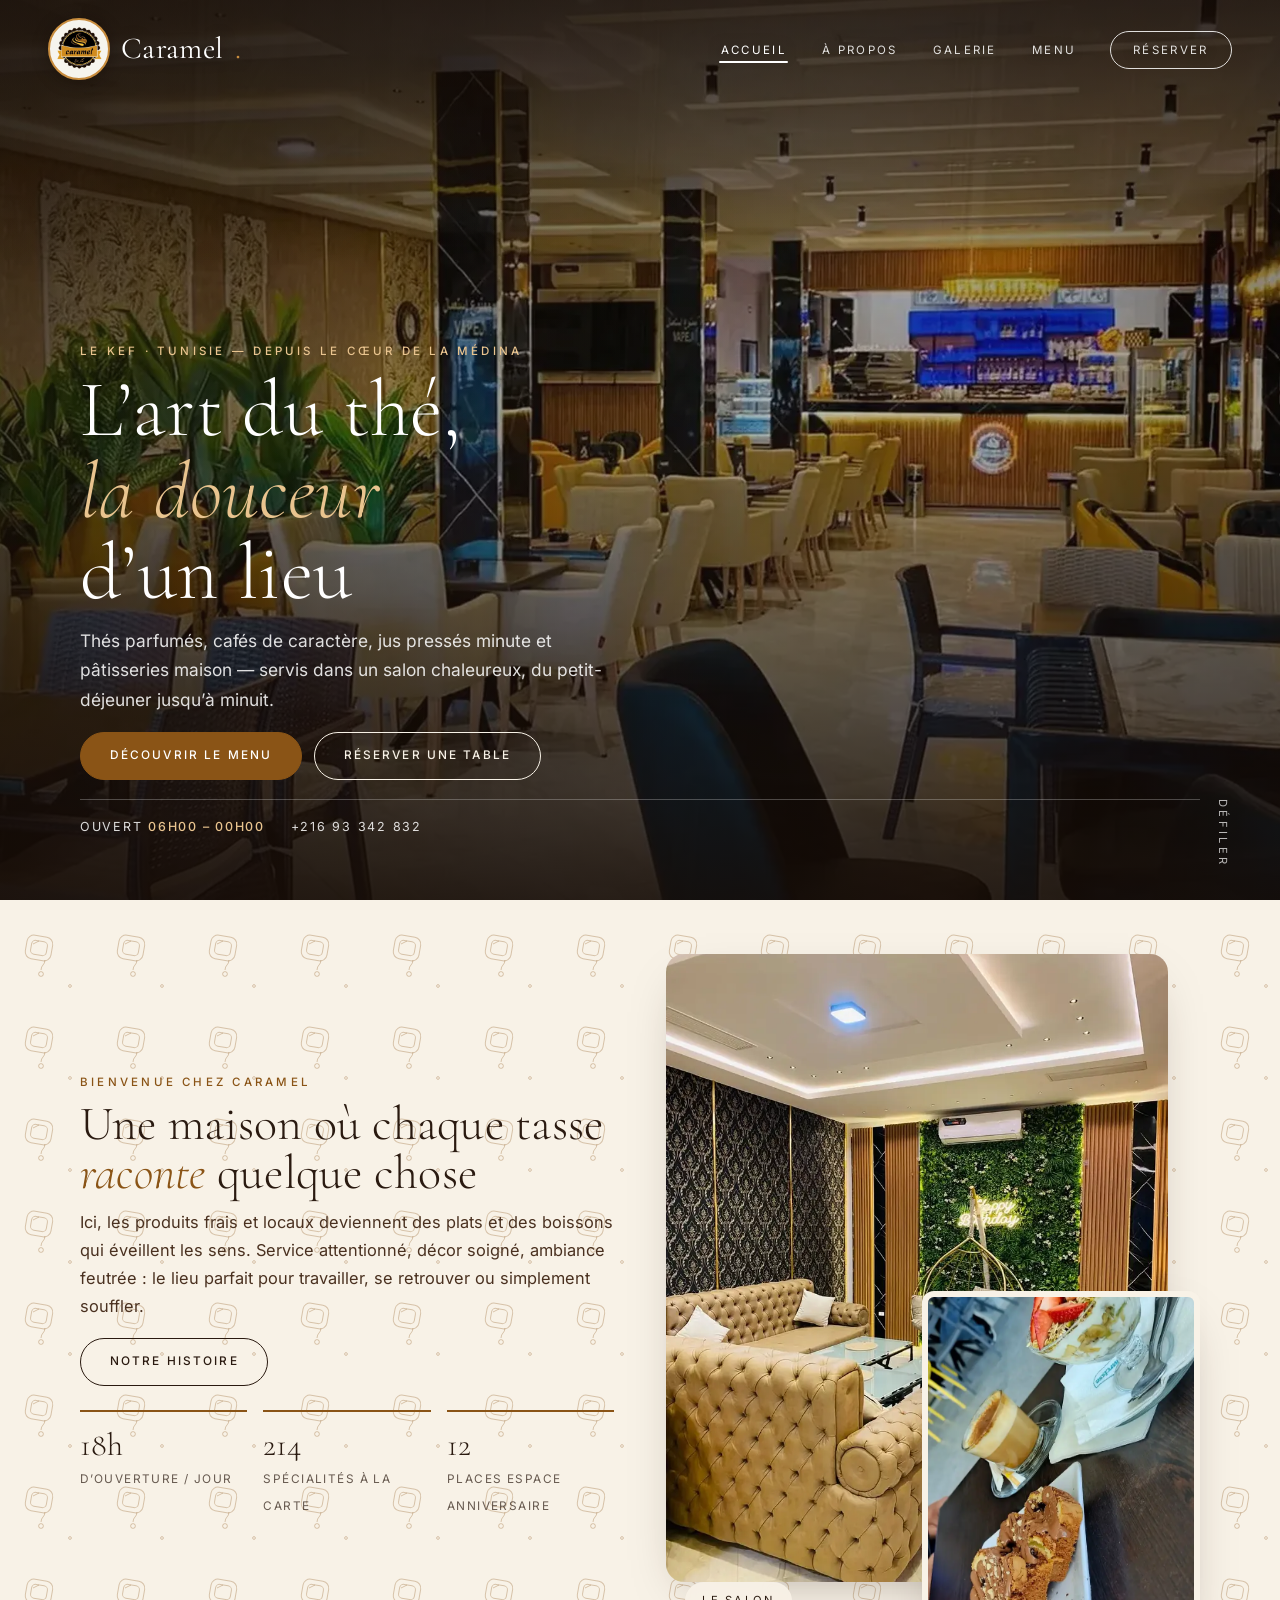
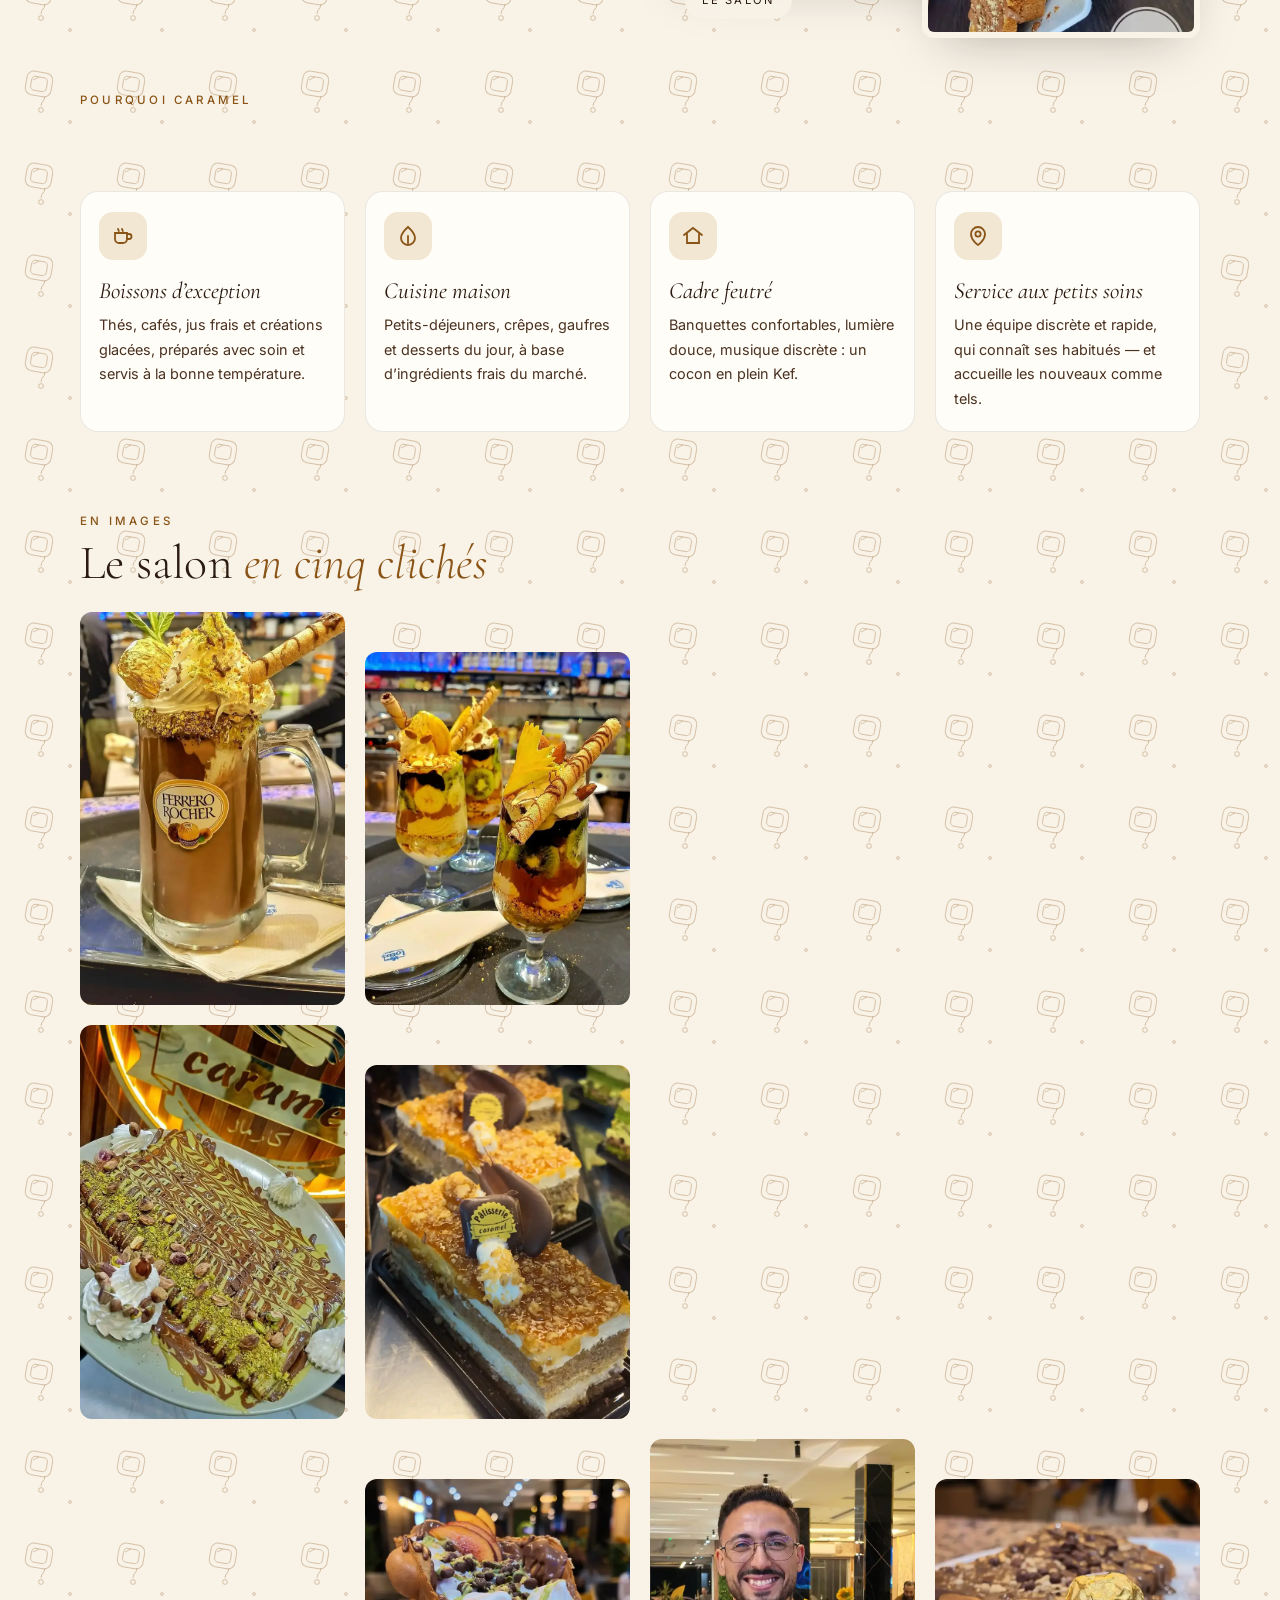
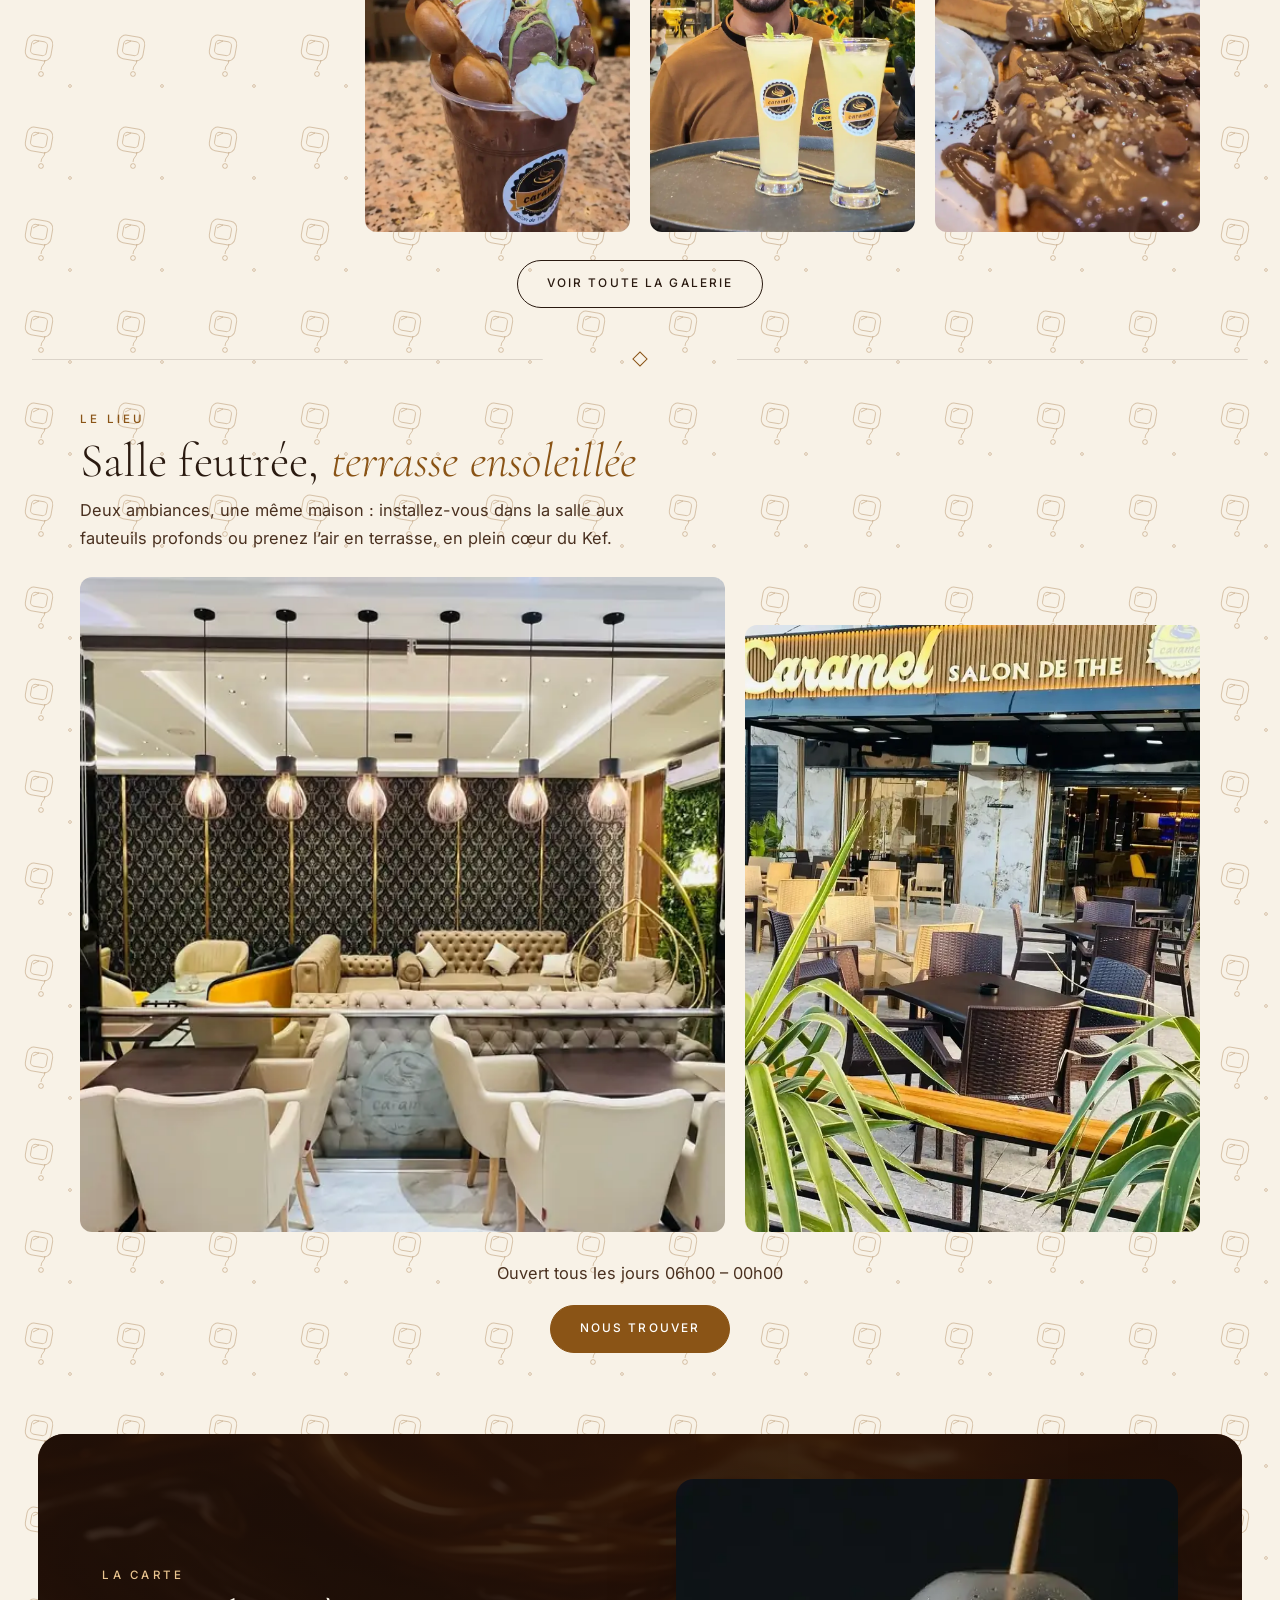
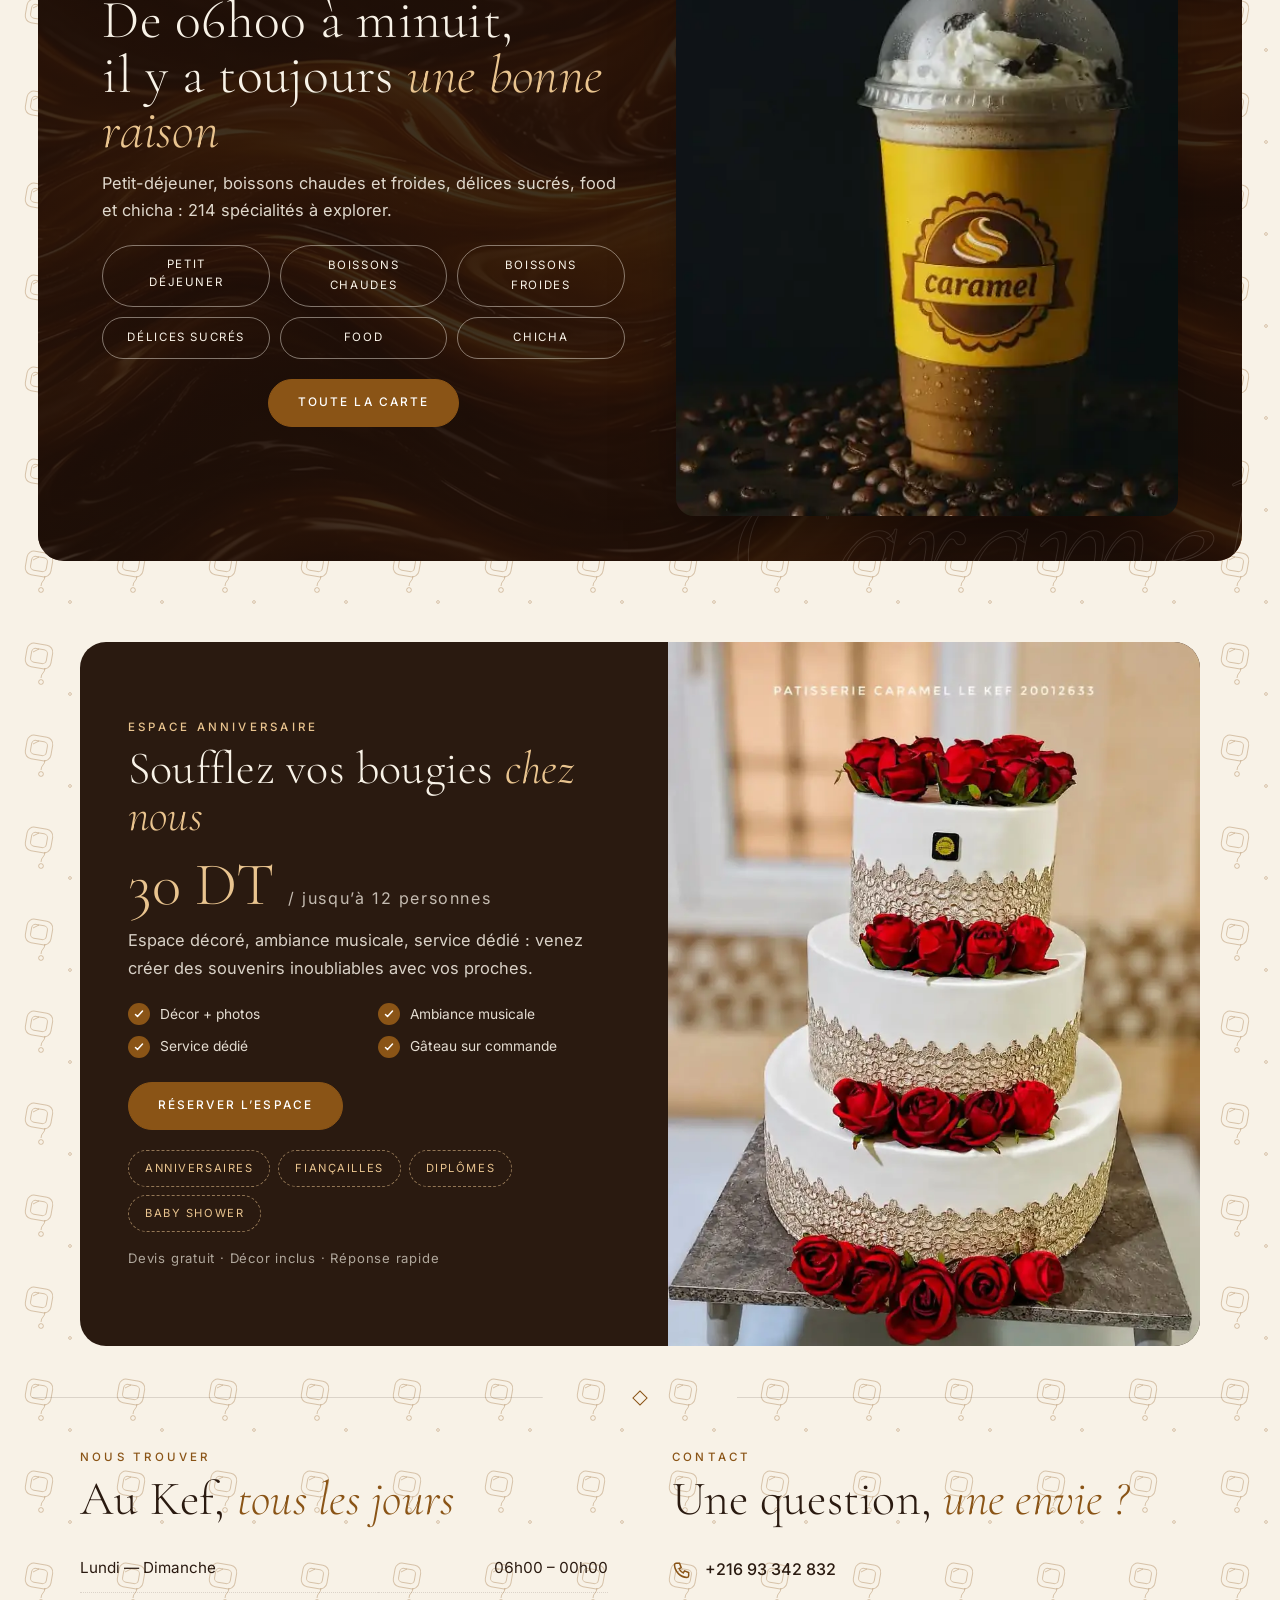
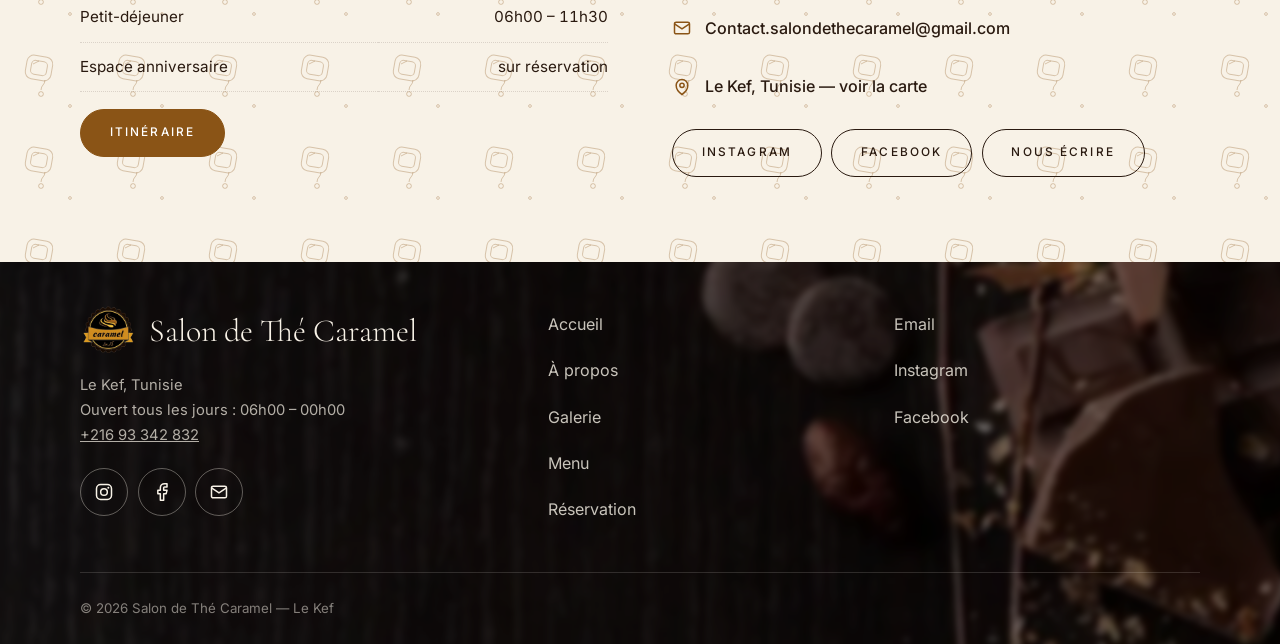
==== commit b18cbfcf: "Phone-only: center 3rd menu board pic under other two" ====
--- a/index.html
+++ b/index.html
@@ -19,7 +19,7 @@
   <link rel="preload" href="assets/fonts/cormorant-garamond-latin-300-normal.woff2" as="font" type="font/woff2" crossorigin>
   <link rel="preload" href="assets/fonts/inter-latin-400-normal.woff2" as="font" type="font/woff2" crossorigin>
   <link rel="preload" href="images/hero-poster.webp" as="image" type="image/webp">
-  <link rel="stylesheet" href="assets/site.css?v=45">
+  <link rel="stylesheet" href="assets/site.css?v=46">
   <script type="application/ld+json">
   {"@context":"https://schema.org","@type":"CafeOrCoffeeShop","name":"Salon de Thé Caramel","address":{"@type":"PostalAddress","addressLocality":"Le Kef","addressCountry":"TN"},"telephone":"+21693342832","openingHours":"Mo-Su 06:00-24:00","servesCuisine":["Tea","Coffee","Desserts","Juice"],"priceRange":"DT","acceptsReservations":"True"}
   </script>
--- a/assets/site.css
+++ b/assets/site.css
@@ -380,6 +380,8 @@
   .hero .btn-row .btn{flex:1 1 100%;justify-content:center}
   .mc-head>img{width:76px;height:76px;border-radius:16px}
   .menu-boards{grid-template-columns:1fr 1fr}
+  /* phone-only: 3rd board pic centered under the other two */
+  .menu-boards>img:last-child:nth-child(3){grid-column:1/-1;width:min(72%,320px);height:auto;margin-inline:auto}
   .scroll-hint{display:none}
   .mosaic{grid-template-columns:1fr 1fr}
   .mosaic a:nth-child(n){grid-column:auto !important}
